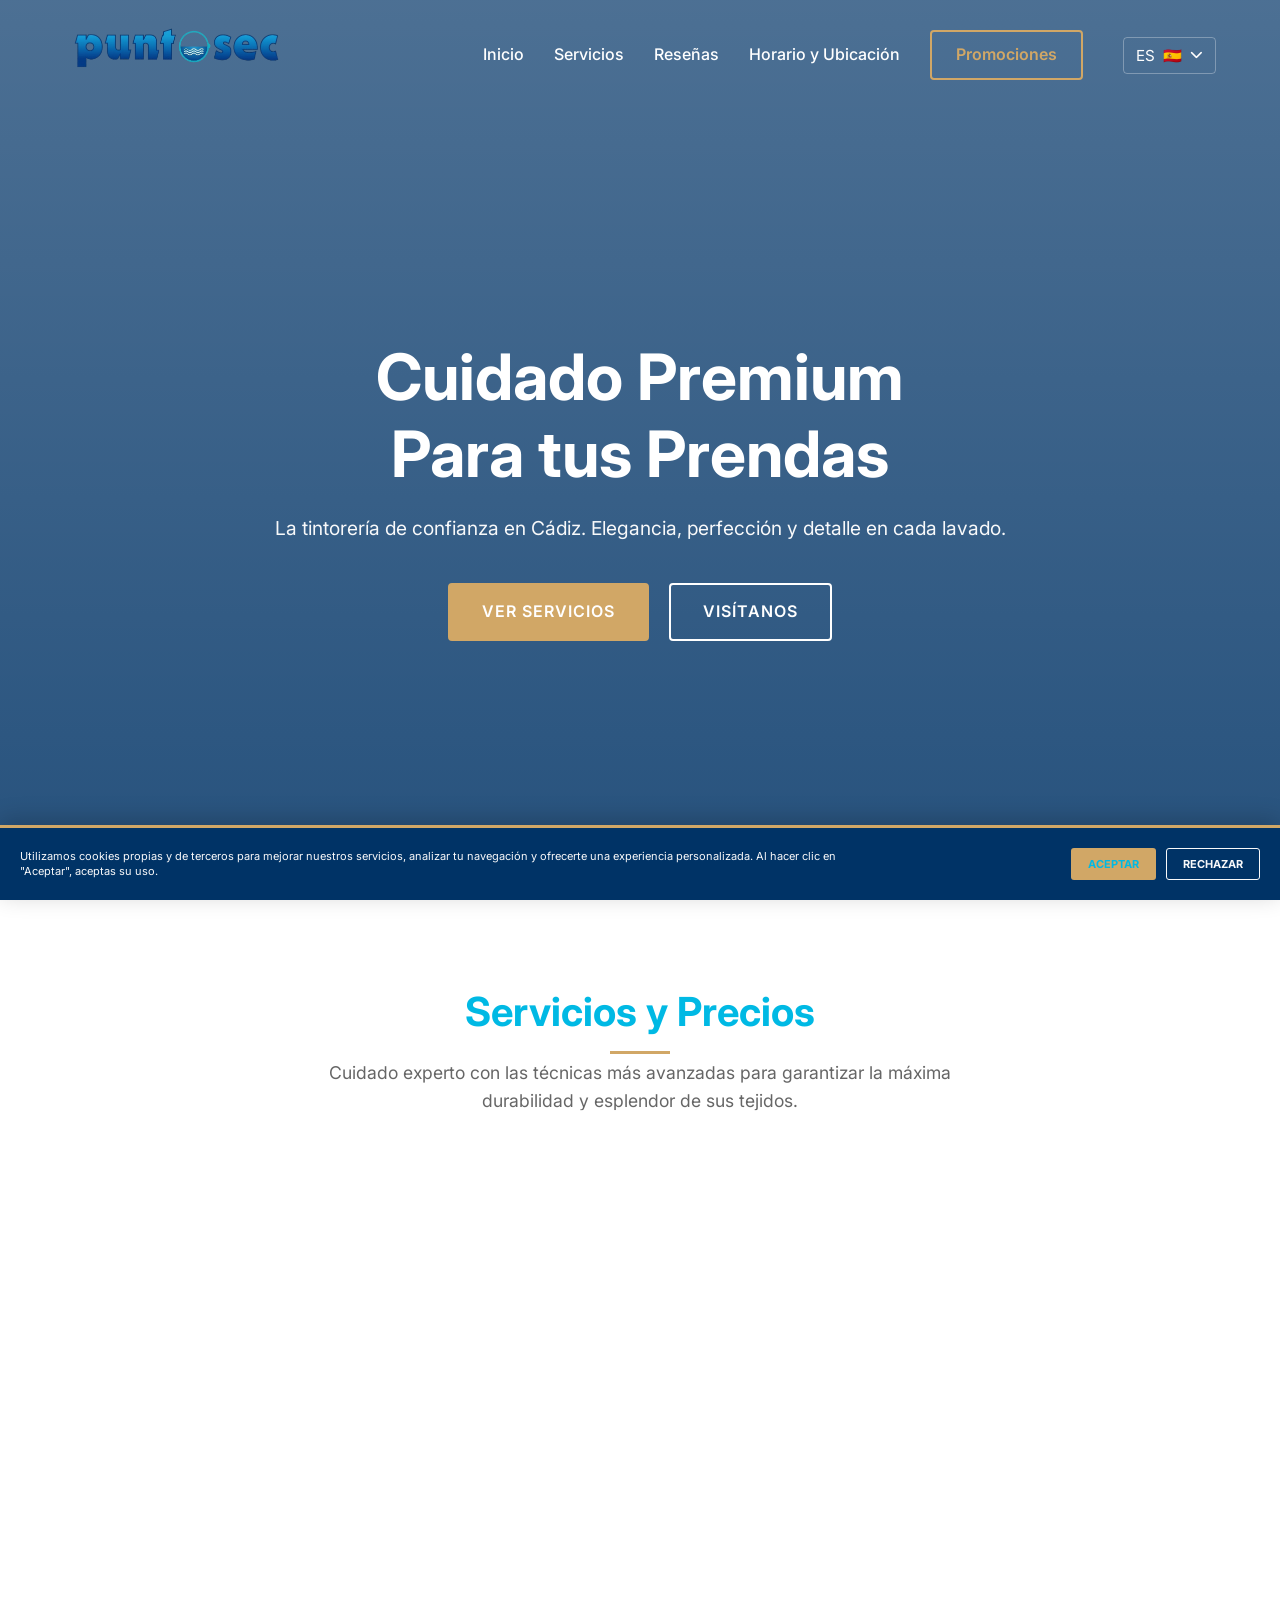
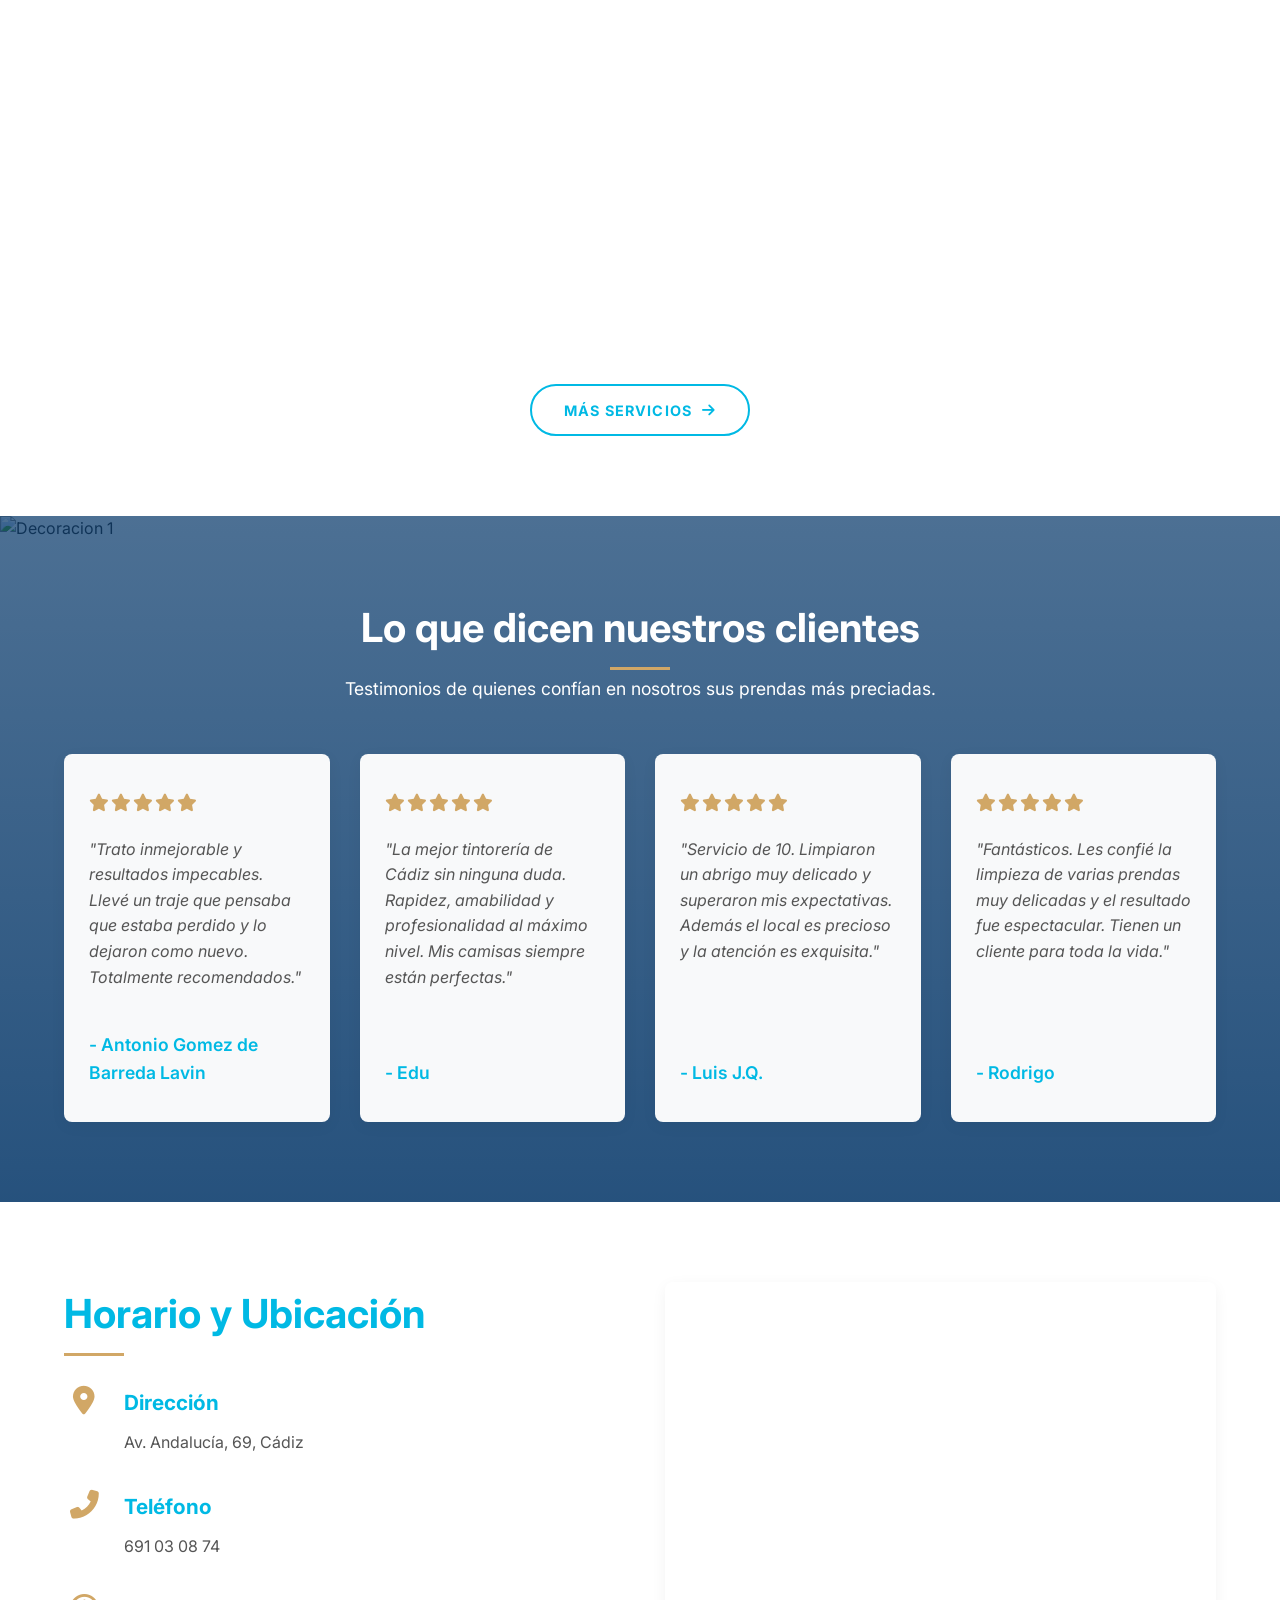
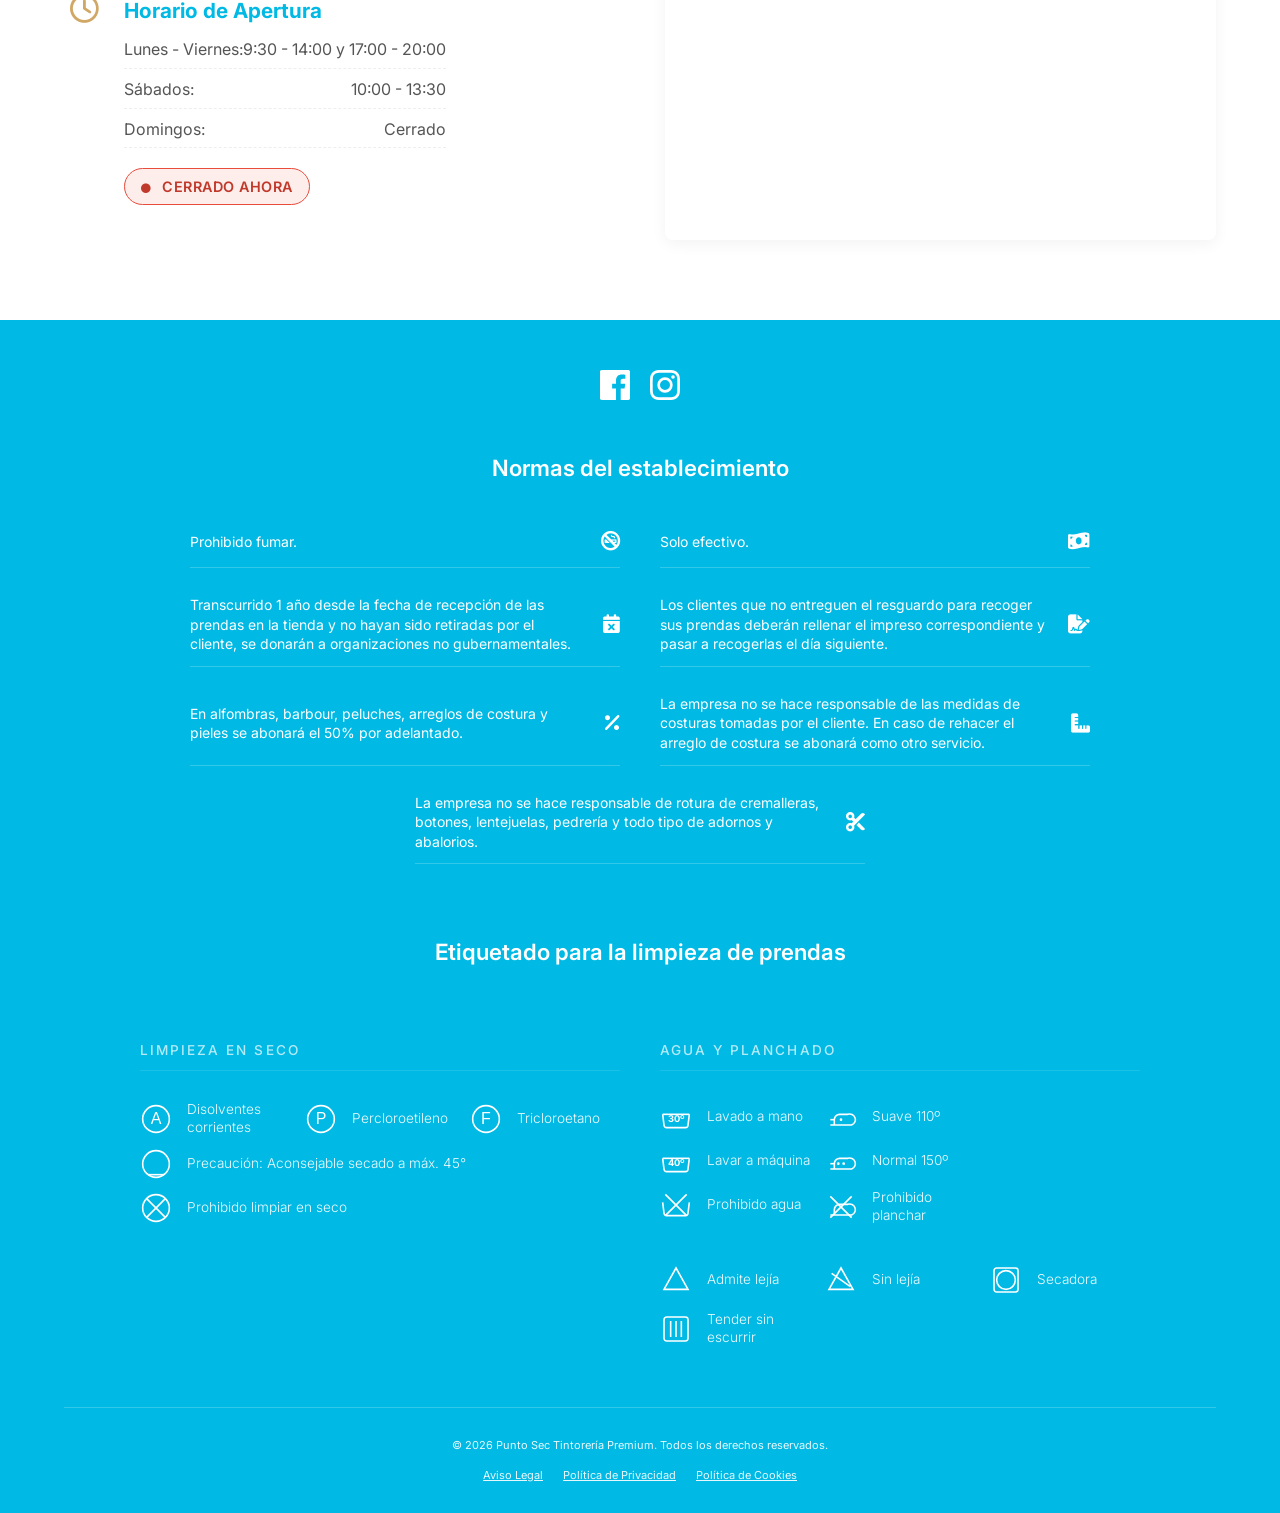
==== index.html @ f71fd71c "Solucion de problemas" ====
<!DOCTYPE html>
<html lang="es">

<head>
    <meta charset="UTF-8">
    <meta name="viewport" content="width=device-width, initial-scale=1.0">
    <title>Punto Sec | Tintorería Premium en Cádiz</title>
    <!-- Favicons Icons -->
    <link rel="icon" type="image/png" sizes="16x16" href="IMG/favicon-16x16.png">
    <link rel="icon" type="image/png" sizes="32x32" href="IMG/favicon-32x32.png">
    <link rel="apple-touch-icon" sizes="180x180" href="IMG/apple-touch-icon.png">
    <link rel="icon" type="image/png" sizes="512x512" href="IMG/favicon-512x512.png">
    <!-- Google Fonts for typography -->
    <link rel="preconnect" href="https://fonts.googleapis.com">
    <link rel="preconnect" href="https://fonts.gstatic.com" crossorigin>
    <link href="https://fonts.googleapis.com/css2?family=Inter:wght@300;400;500;600;700&display=swap" rel="stylesheet">
    <!-- FontAwesome for Icons -->
    <link rel="stylesheet" href="https://cdnjs.cloudflare.com/ajax/libs/font-awesome/6.4.0/css/all.min.css">
    <link rel="stylesheet" href="styles.css">
</head>

<body>

    <!-- Header & Nav -->
    <header class="header">
        <div class="container header-container">
            <a href="#" class="logo">
                <img src="IMG/Log punto sec fondo transparente (sin subtitulo ).png" alt="Punto Sec Logo"
                    class="logo-img">
            </a>
            <button class="mobile-menu-btn" id="mobile-menu-btn" aria-label="Abrir menú">
                <i class="fas fa-bars"></i>
            </button>
            <nav class="nav" id="main-nav">
                <ul class="nav-list">
                    <li><a href="#inicio" class="nav-link" data-i18n="nav_home">Inicio</a></li>
                    <li><a href="#servicios" class="nav-link" data-i18n="nav_services">Servicios</a></li>
                    <li><a href="#resenas" class="nav-link" data-i18n="nav_reviews">Reseñas</a></li>
                    <li><a href="#horario" class="nav-link" data-i18n="nav_location">Horario y Ubicación</a></li>
                    <li><a href="promociones.html" class="nav-btn-outline" data-i18n="nav_promos">Promociones</a></li>
                    <li class="custom-dropdown-container" id="lang-dropdown">
                        <button class="custom-dropdown-btn" aria-haspopup="listbox" aria-expanded="false"
                            id="lang-dropdown-btn">
                            <span class="lang-text">ES</span> <span class="lang-icon">🇪🇸</span>
                            <i class="fas fa-chevron-down dropdown-arrow"></i>
                        </button>
                        <ul class="custom-dropdown-menu" role="listbox" aria-labelledby="lang-dropdown-btn"
                            id="lang-dropdown-menu">
                            <li class="custom-dropdown-item active" role="option" aria-selected="true" data-value="es">
                                <span class="lang-text-item">ES</span> <span class="lang-icon">🇪🇸</span>
                            </li>
                            <li class="custom-dropdown-item" role="option" aria-selected="false" data-value="en">
                                <span class="lang-text-item">EN</span> <span class="lang-icon">🇬🇧</span>
                            </li>
                            <li class="custom-dropdown-item" role="option" aria-selected="false" data-value="de">
                                <span class="lang-text-item">DE</span> <span class="lang-icon">🇩🇪</span>
                            </li>
                            <li class="custom-dropdown-item" role="option" aria-selected="false" data-value="fr">
                                <span class="lang-text-item">FR</span> <span class="lang-icon">🇫🇷</span>
                            </li>
                            <li class="custom-dropdown-item" role="option" aria-selected="false" data-value="zh">
                                <span class="lang-text-item">ZH</span> <span class="lang-icon">🇨🇳</span>
                            </li>
                        </ul>
                    </li>
                </ul>
            </nav>
        </div>
    </header>

    <main>
        <!-- Hero Section -->
        <section id="inicio" class="hero">
            <div class="hero-overlay"></div>
            <div class="container hero-content">
                <h1 class="hero-title" data-i18n="hero_title">Cuidado Premium<br>Para tus Prendas</h1>
                <p class="hero-subtitle" data-i18n="hero_subtitle">La tintorería de confianza en Cádiz. Elegancia,
                    perfección y detalle en cada
                    lavado.</p>
                <div class="hero-actions">
                    <a href="#servicios" class="btn btn-primary" data-i18n="hero_btn_services">Ver Servicios</a>
                    <a href="#horario" class="btn btn-secondary" data-i18n="hero_btn_visit">Visítanos</a>
                </div>
            </div>
        </section>

        <!-- Services Section -->
        <section id="servicios" class="services section">
            <div class="container">
                <div class="section-header">
                    <h2 class="section-title" data-i18n="services_title">Servicios y Precios</h2>
                    <p class="section-desc" data-i18n="services_desc">Cuidado experto con las técnicas más avanzadas
                        para garantizar la máxima
                        durabilidad y esplendor de sus tejidos.</p>
                </div>

                <div class="services-wrapper">
                    <div class="price-card opacity-card slide-up-anim element-delay-1">
                        <h3 class="price-card-title">Limpieza <span>(Precios desde)</span></h3>
                        <ul class="price-list">
                            <li><span class="service-item">Corbata</span>
                                <div class="dotted-line"></div><span class="service-cost">4,95<span
                                        class="currency">€</span></span>
                            </li>
                            <li><span class="service-item">Jersey</span>
                                <div class="dotted-line"></div><span class="service-cost">6,95<span
                                        class="currency">€</span></span>
                            </li>
                            <li><span class="service-item">Camisa</span>
                                <div class="dotted-line"></div><span class="service-cost">6,95<span
                                        class="currency">€</span></span>
                            </li>
                            <li><span class="service-item">Falda/pantalón</span>
                                <div class="dotted-line"></div><span class="service-cost">6,95<span
                                        class="currency">€</span></span>
                            </li>
                            <li><span class="service-item">Chaqueta/cazadora</span>
                                <div class="dotted-line"></div><span class="service-cost">9,95<span
                                        class="currency">€</span></span>
                            </li>
                            <li><span class="service-item">Chaquetón</span>
                                <div class="dotted-line"></div><span class="service-cost">12,95<span
                                        class="currency">€</span></span>
                            </li>
                            <li><span class="service-item">Vestido</span>
                                <div class="dotted-line"></div><span class="service-cost">11,95<span
                                        class="currency">€</span></span>
                            </li>
                            <li><span class="service-item">Gabardina/abrigo</span>
                                <div class="dotted-line"></div><span class="service-cost">13,95<span
                                        class="currency">€</span></span>
                            </li>
                        </ul>
                    </div>

                    <div class="price-card opacity-card slide-up-anim element-delay-2">
                        <h3 class="price-card-title">Arreglos de Costura</h3>
                        <ul class="price-list">
                            <li><span class="service-item">Bajo pantalón</span>
                                <div class="dotted-line"></div><span class="service-cost">7,95<span
                                        class="currency">€</span></span>
                            </li>
                            <li><span class="service-item">Bajo falda</span>
                                <div class="dotted-line"></div><span class="service-cost">11,00<span
                                        class="currency">€</span></span>
                            </li>
                            <li><span class="service-item">Bajo chaqueta</span>
                                <div class="dotted-line"></div><span class="service-cost">17,00<span
                                        class="currency">€</span></span>
                            </li>
                            <li><span class="service-item">Pantalón cremallera</span>
                                <div class="dotted-line"></div><span class="service-cost">9,00<span
                                        class="currency">€</span></span>
                            </li>
                            <li><span class="service-item">Falda cremallera</span>
                                <div class="dotted-line"></div><span class="service-cost">9,00<span
                                        class="currency">€</span></span>
                            </li>
                            <li><span class="service-item">Pantalón tiro</span>
                                <div class="dotted-line"></div><span class="service-cost">11,00<span
                                        class="currency">€</span></span>
                            </li>
                            <li><span class="service-item">Chaqueta puños</span>
                                <div class="dotted-line"></div><span class="service-cost">10,00<span
                                        class="currency">€</span></span>
                            </li>
                            <li><span class="service-item">Chaquetón cremallera</span>
                                <div class="dotted-line"></div><span class="service-cost">20,00<span
                                        class="currency">€</span></span>
                            </li>
                        </ul>
                    </div>
                </div>

                <style>
                    @keyframes btnPulse {
                        0%, 100% { box-shadow: 0 0 0 0 rgba(0, 180, 216, 0.35); }
                        50%       { box-shadow: 0 0 0 10px rgba(0, 180, 216, 0);  }
                    }
                    @keyframes arrowSlide {
                        0%, 100% { transform: translateX(0);   }
                        50%       { transform: translateX(5px); }
                    }
                    .btn-mas-servicios {
                        display: inline-flex;
                        align-items: center;
                        gap: .6rem;
                        border: 2px solid var(--color-primary);
                        color: var(--color-primary);
                        background: transparent;
                        border-radius: 50px;
                        padding: .8rem 2rem;
                        font-size: .9rem;
                        font-weight: 700;
                        letter-spacing: .08em;
                        text-decoration: none;
                        text-transform: uppercase;
                        transition: background .35s ease, color .35s ease, transform .35s ease, box-shadow .35s ease;
                        animation: btnPulse 2.4s ease-in-out infinite;
                        position: relative;
                        overflow: hidden;
                    }
                    .btn-mas-servicios::before {
                        content: '';
                        position: absolute;
                        top: 0; left: -75%;
                        width: 50%; height: 100%;
                        background: linear-gradient(120deg, transparent, rgba(255,255,255,.35), transparent);
                        transform: skewX(-20deg);
                        transition: left .6s ease;
                    }
                    .btn-mas-servicios:hover::before { left: 130%; }
                    .btn-mas-servicios:hover {
                        background: var(--color-primary);
                        color: #fff;
                        transform: translateY(-3px) scale(1.03);
                        box-shadow: 0 12px 28px -8px rgba(0,180,216,.45);
                        animation: none;
                    }
                    .btn-mas-servicios i {
                        animation: arrowSlide 1.6s ease-in-out infinite;
                        transition: animation .3s;
                    }
                    .btn-mas-servicios:hover i { animation: none; transform: translateX(4px); }
                </style>
                <div style="text-align: center; margin-top: 50px;">
                    <a href="servicios-completos.html" class="btn-mas-servicios">
                        Más Servicios <i class="fas fa-arrow-right"></i>
                    </a>
                </div>
            </div>
        </section>

        <!-- Reviews Section -->
        <section id="resenas" class="reviews section text-light">
            <div class="bg-collage-container">
                <div class="collage-track">
                    <img src="IMG/Decoracion/Fotos cinematograficas Puntosec.png" alt="Decoracion 1"
                        class="collage-img">
                    <img src="IMG/Decoracion/Fotos cinematograficas Puntossec (colage ).png" alt="Decoracion 2"
                        class="collage-img">
                    <img src="IMG/Decoracion/Gemini_Generated_Image_2sh8fa2sh8fa2sh8.png" alt="Decoracion 3"
                        class="collage-img">
                    <img src="IMG/Decoracion/Gemini_Generated_Image_3ks1xn3ks1xn3ks1.png" alt="Decoracion 4"
                        class="collage-img">
                </div>
                <div class="hero-overlay"></div>
            </div>
            <div class="container" style="position: relative; z-index: 2;">
                <div class="section-header">
                    <h2 class="section-title" data-i18n="reviews_title">Lo que dicen nuestros clientes</h2>
                    <p class="section-desc" data-i18n="reviews_desc">Testimonios de quienes confían en nosotros sus
                        prendas más preciadas.</p>
                </div>

                <div class="reviews-grid">
                    <div class="review-card">
                        <div class="review-stars">
                            <i class="fas fa-star"></i><i class="fas fa-star"></i><i class="fas fa-star"></i><i
                                class="fas fa-star"></i><i class="fas fa-star"></i>
                        </div>
                        <p class="review-text" data-i18n="review_1_text">"Trato inmejorable y resultados impecables.
                            Llevé un traje que pensaba
                            que estaba perdido y lo dejaron como nuevo. Totalmente recomendados."</p>
                        <h4 class="review-author">- Antonio Gomez de Barreda Lavin</h4>
                    </div>
                    <div class="review-card">
                        <div class="review-stars">
                            <i class="fas fa-star"></i><i class="fas fa-star"></i><i class="fas fa-star"></i><i
                                class="fas fa-star"></i><i class="fas fa-star"></i>
                        </div>
                        <p class="review-text" data-i18n="review_2_text">"La mejor tintorería de Cádiz sin ninguna duda.
                            Rapidez, amabilidad y
                            profesionalidad al máximo nivel. Mis camisas siempre están perfectas."</p>
                        <h4 class="review-author">- Edu</h4>
                    </div>
                    <div class="review-card">
                        <div class="review-stars">
                            <i class="fas fa-star"></i><i class="fas fa-star"></i><i class="fas fa-star"></i><i
                                class="fas fa-star"></i><i class="fas fa-star"></i>
                        </div>
                        <p class="review-text" data-i18n="review_3_text">"Servicio de 10. Limpiaron un abrigo muy
                            delicado y superaron mis
                            expectativas. Además el local es precioso y la atención es exquisita."</p>
                        <h4 class="review-author">- Luis J.Q.</h4>
                    </div>
                    <div class="review-card">
                        <div class="review-stars">
                            <i class="fas fa-star"></i><i class="fas fa-star"></i><i class="fas fa-star"></i><i
                                class="fas fa-star"></i><i class="fas fa-star"></i>
                        </div>
                        <p class="review-text" data-i18n="review_4_text">"Fantásticos. Les confié la limpieza de varias
                            prendas muy delicadas y el
                            resultado fue espectacular. Tienen un cliente para toda la vida."</p>
                        <h4 class="review-author">- Rodrigo</h4>
                    </div>
                </div>
            </div>
        </section>

        <!-- Hours & Location Section -->
        <section id="horario" class="location section">
            <div class="container location-container">
                <div class="location-info">
                    <h2 class="section-title" data-i18n="location_title">Horario y Ubicación</h2>

                    <div class="info-block">
                        <div class="info-icon"><i class="fas fa-map-marker-alt"></i></div>
                        <div class="info-text">
                            <h3 data-i18n="location_address_title">Dirección</h3>
                            <p>Av. Andalucía, 69, Cádiz</p>
                        </div>
                    </div>

                    <div class="info-block">
                        <div class="info-icon"><i class="fas fa-phone-alt"></i></div>
                        <div class="info-text">
                            <h3 data-i18n="location_phone_title">Teléfono</h3>
                            <p>691 03 08 74</p>
                        </div>
                    </div>

                    <div class="info-block">
                        <div class="info-icon"><i class="far fa-clock"></i></div>
                        <div class="info-text">
                            <h3 data-i18n="location_hours_title">Horario de Apertura</h3>
                            <ul class="hours-list">
                                <li><span data-i18n="hours_weekdays">Lunes - Viernes:</span> <span>9:30 - 14:00 y 17:00
                                        - 20:00</span></li>
                                <li><span data-i18n="hours_saturday">Sábados:</span> <span>10:00 - 13:30</span></li>
                                <li><span data-i18n="hours_sunday">Domingos:</span> <span
                                        data-i18n="hours_closed">Cerrado</span></li>
                            </ul>

                            <div class="status-indicator">
                                <div id="store-status" class="status-badge" data-i18n="store_status_calc">Calculando
                                    estado...</div>
                            </div>
                        </div>
                    </div>
                </div>

                <div class="location-map">
                    <iframe
                        src="https://www.google.com/maps/embed?pb=!1m18!1m12!1m3!1d3200.7381255551326!2d-6.281146223405785!3d36.51213077232231!2m3!1f0!2f0!3f0!3m2!1i1024!2i768!4f13.1!3m3!1m2!1s0xd0dd206a28291f3%3A0xe53bc1bf78bb2af2!2sAv.%20Andaluc%C3%ADa%2C%2069%2C%2011008%20C%C3%A1diz!5e0!3m2!1ses!2ses!4v1709748281111!5m2!1ses!2ses"
                        width="100%" height="100%" style="border:0;" allowfullscreen="" loading="lazy"
                        referrerpolicy="no-referrer-when-downgrade">
                    </iframe>
                </div>
            </div>
        </section>
    </main>

    <!-- Footer -->
    <footer class="footer">
        <div class="container footer-content">

            <!-- 3.1 Redes Sociales -->
            <div class="footer-social">
                <a href="https://www.facebook.com/punto.sec.5/?locale=es_LA" target="_blank"
                    class="social-icon social-icon-interactive" aria-label="Facebook">
                    <svg viewBox="0 0 24 24">
                        <path
                            d="M22.675 0h-21.35C.597 0 0 .597 0 1.325v21.351C0 23.403.597 24 1.325 24H12.82v-9.294H9.692v-3.622h3.128V8.413c0-3.1 1.893-4.788 4.659-4.788 1.325 0 2.463.099 2.795.143v3.24l-1.918.001c-1.504 0-1.795.715-1.795 1.763v2.313h3.587l-.467 3.622h-3.12V24h6.116c.73 0 1.323-.597 1.323-1.324V1.325C24 .597 23.403 0 22.675 0z" />
                    </svg>
                </a>
                <span class="social-icon" aria-label="Instagram">
                    <svg viewBox="0 0 24 24">
                        <path
                            d="M12 2.163c3.204 0 3.584.012 4.85.07 3.252.148 4.771 1.691 4.919 4.919.058 1.265.069 1.645.069 4.849 0 3.205-.012 3.584-.069 4.849-.149 3.225-1.664 4.771-4.919 4.919-1.266.058-1.644.07-4.85.07-3.204 0-3.584-.012-4.849-.07-3.26-.149-4.771-1.699-4.919-4.92-.058-1.265-.07-1.644-.07-4.849 0-3.204.013-3.583.07-4.849.149-3.227 1.664-4.771 4.919-4.919 1.266-.057 1.645-.069 4.849-.069zM12 0C8.741 0 8.333.014 7.053.072 2.695.272.273 2.69.073 7.052.014 8.333 0 8.741 0 12c0 3.259.014 3.668.072 4.948.2 4.358 2.618 6.78 6.98 6.98C8.333 23.986 8.741 24 12 24c3.259 0 3.668-.014 4.948-.072 4.354-.2 6.782-2.618 6.979-6.98.059-1.28.073-1.689.073-4.948 0-3.259-.014-3.667-.072-4.947-.196-4.354-2.617-6.78-6.979-6.98C15.668.014 15.259 0 12 0zm0 5.838a6.162 6.162 0 100 12.324 6.162 6.162 0 000-12.324zM12 16a4 4 0 110-8 4 4 0 010 8zm6.406-11.845a1.44 1.44 0 100 2.881 1.44 1.44 0 000-2.881z" />
                    </svg>
                </span>
            </div>

            <!-- 3.2 Recomendaciones -->
            <div class="footer-recommendations">
                <h3 data-i18n="footer_rules_title">Normas del establecimiento</h3>
                <div class="recom-list">
                    <div class="recom-item">
                        <div class="recom-text" data-i18n="recom_smoking">Prohibido fumar.</div>
                        <div class="recom-icon"><i class="fas fa-smoking-ban"></i></div>
                    </div>
                    <div class="recom-item">
                        <div class="recom-text" data-i18n="recom_cash">Solo efectivo.</div>
                        <div class="recom-icon"><i class="fas fa-money-bill-wave"></i></div>
                    </div>
                    <div class="recom-item">
                        <div class="recom-text" data-i18n="recom_donation">Transcurrido 1 año desde la fecha de recepción de las prendas en la
                            tienda y no hayan sido retiradas por el cliente, se donarán a organizaciones no
                            gubernamentales.</div>
                        <div class="recom-icon"><i class="fas fa-calendar-times"></i></div>
                    </div>
                    <div class="recom-item">
                        <div class="recom-text" data-i18n="recom_receipt">Los clientes que no entreguen el resguardo para recoger sus prendas
                            deberán rellenar el impreso correspondiente y pasar a recogerlas el día siguiente.</div>
                        <div class="recom-icon"><i class="fas fa-file-signature"></i></div>
                    </div>
                    <div class="recom-item">
                        <div class="recom-text" data-i18n="recom_advance">En alfombras, barbour, peluches, arreglos de costura y pieles se abonará
                            el 50% por adelantado.</div>
                        <div class="recom-icon"><i class="fas fa-percentage"></i></div>
                    </div>
                    <div class="recom-item">
                        <div class="recom-text" data-i18n="recom_measures">La empresa no se hace responsable de las medidas de costuras tomadas por
                            el cliente. En caso de rehacer el arreglo de costura se abonará como otro servicio.</div>
                        <div class="recom-icon"><i class="fas fa-ruler-combined"></i></div>
                    </div>
                    <div class="recom-item" style="grid-column: 1 / -1; max-width: 50%; margin: 0 auto;">
                        <div class="recom-text" data-i18n="recom_items">La empresa no se hace responsable de rotura de cremalleras, botones,
                            lentejuelas, pedrería y todo tipo de adornos y abalorios.</div>
                        <div class="recom-icon"><i class="fas fa-cut"></i></div>
                    </div>
                </div>
            </div>

            <!-- 3.3 Guía de Etiquetado (Refactorizada) -->

            <div class="footer-labels-header">
                <h3 data-i18n="footer_labels_title">Etiquetado para la limpieza de prendas</h3>
            </div>
            <div class="footer-labels">
                <!-- Columna 1: Limpieza en Seco -->
                <div class="labels-col">
                    <h4 data-i18n="dry_cleaning_title">Limpieza en Seco</h4>
                    
                    <div class="label-group">
                        <div class="label-sub-grid">
                            <div class="label-item">
                                <div class="label-svg">
                                    <svg viewBox="0 0 24 24"><circle cx="12" cy="12" r="10"/><text x="12" y="16" text-anchor="middle" font-size="12" fill="white" stroke="none" font-family="Arial">A</text></svg>
                                </div>
                                <span class="label-text" data-i18n="label_solvents">Disolventes corrientes</span>
                            </div>
                            <div class="label-item">
                                <div class="label-svg">
                                    <svg viewBox="0 0 24 24"><circle cx="12" cy="12" r="10"/><text x="12" y="16" text-anchor="middle" font-size="12" fill="white" stroke="none" font-family="Arial">P</text></svg>
                                </div>
                                <span class="label-text" data-i18n="label_perclo">Percloroetileno</span>
                            </div>
                            <div class="label-item">
                                <div class="label-svg">
                                    <svg viewBox="0 0 24 24"><circle cx="12" cy="12" r="10"/><text x="12" y="16" text-anchor="middle" font-size="12" fill="white" stroke="none" font-family="Arial">F</text></svg>
                                </div>
                                <span class="label-text" data-i18n="label_triclo">Tricloroetano</span>
                            </div>
                        </div>

                        <div class="label-item">
                            <div class="label-svg">
                                <svg viewBox="0 0 24 24"><circle cx="12" cy="12" r="10"/><line x1="6" y1="20" x2="18" y2="20" stroke-width="1.2"/></svg>
                            </div>
                            <span class="label-text" data-i18n="label_dry_caution">Precaución: Aconsejable secado a máx. 45°</span>
                        </div>

                        <div class="label-item">
                            <div class="label-svg">
                                <svg viewBox="0 0 24 24"><circle cx="12" cy="12" r="10"/><line x1="5" y1="5" x2="19" y2="19" stroke-width="1.2"/><line x1="19" y1="5" x2="5" y2="19" stroke-width="1.2"/></svg>
                            </div>
                            <span class="label-text" data-i18n="label_dry_prohibited">Prohibido limpiar en seco</span>
                        </div>
                    </div>
                </div>

                <!-- Columna 2: Limpieza en Agua y Planchado -->
                <div class="labels-col">
                    <h4 data-i18n="wash_iron_title">Agua y Planchado</h4>
                    
                    <div class="label-sub-grid">
                        <!-- Lavado -->
                        <div class="label-group">
                            <div class="label-item">
                                <div class="label-svg">
                                    <svg viewBox="0 0 24 24"><path d="M22 10l-1 8a2 2 0 01-2 2H5a2 2 0 01-2-2l-1-8"/><path d="M2 10h20"/><text x="12" y="16" text-anchor="middle" font-size="7" fill="white" stroke="none" font-weight="bold">30º</text></svg>
                                </div>
                                <span class="label-text" data-i18n="label_hand_wash">Lavado a mano</span>
                            </div>
                            <div class="label-item">
                                <div class="label-svg">
                                    <svg viewBox="0 0 24 24"><path d="M22 10l-1 8a2 2 0 01-2 2H5a2 2 0 01-2-2l-1-8"/><path d="M2 10h20"/><text x="12" y="16" text-anchor="middle" font-size="7" fill="white" stroke="none" font-weight="bold">40º</text></svg>
                                </div>
                                <span class="label-text" data-i18n="label_machine_wash">Lavar a máquina</span>
                            </div>
                            <div class="label-item">
                                <div class="label-svg">
                                    <svg viewBox="0 0 24 24"><path d="M22 10l-1 8a2 2 0 01-2 2H5a2 2 0 01-2-2l-1-8"/><line x1="4" y1="4" x2="20" y2="20" stroke-width="1.2"/><line x1="20" y1="4" x2="4" y2="20" stroke-width="1.2"/></svg>
                                </div>
                                <span class="label-text" data-i18n="label_water_prohibited">Prohibido agua</span>
                            </div>
                        </div>

                        <!-- Planchado -->
                        <div class="label-group">
                            <div class="label-item">
                                <div class="label-svg">
                                    <svg viewBox="0 0 24 24"><path d="M4 18h16a3 3 0 00-3-8h-6a4 4 0 00-4 4v4z"/><path d="M4 14h3"/><circle cx="12" cy="14" r="1" fill="white" stroke="none"/></svg>
                                </div>
                                <span class="label-text" data-i18n="label_iron_mild">Suave 110º</span>
                            </div>
                            <div class="label-item">
                                <div class="label-svg">
                                    <svg viewBox="0 0 24 24"><path d="M4 18h16a3 3 0 00-3-8h-6a4 4 0 00-4 4v4z"/><path d="M4 14h3"/><circle cx="10" cy="14" r="1" fill="white" stroke="none"/><circle cx="14" cy="14" r="1" fill="white" stroke="none"/></svg>
                                </div>
                                <span class="label-text" data-i18n="label_iron_normal">Normal 150º</span>
                            </div>
                            <div class="label-item">
                                <div class="label-svg">
                                    <svg viewBox="0 0 24 24"><path d="M4 18h16a3 3 0 00-3-8h-6a4 4 0 00-4 4v4z"/><line x1="4" y1="4" x2="20" y2="20" stroke-width="1.2"/><line x1="20" y1="4" x2="4" y2="20" stroke-width="1.2"/></svg>
                                </div>
                                <span class="label-text" data-i18n="label_iron_prohibited">Prohibido planchar</span>
                            </div>
                        </div>
                    </div>

                    <!-- Secado y Lejía -->
                    <div class="label-group" style="margin-top: 15px;">
                        <div class="label-sub-grid">
                            <div class="label-item">
                                <div class="label-svg">
                                    <svg viewBox="0 0 24 24"><path d="M12 3l9 16H3z"/></svg>
                                </div>
                                <span class="label-text" data-i18n="label_bleach_ok">Admite lejía</span>
                            </div>
                            <div class="label-item">
                                <div class="label-svg">
                                    <svg viewBox="0 0 24 24"><path d="M12 3l9 16H3z"/><line x1="5" y1="7" x2="19" y2="17" stroke-width="1.2"/></svg>
                                </div>
                                <span class="label-text" data-i18n="label_bleach_no">Sin lejía</span>
                            </div>
                            <div class="label-item">
                                <div class="label-svg">
                                    <svg viewBox="0 0 24 24"><rect x="3" y="3" width="18" height="18" rx="2"/><circle cx="12" cy="12" r="7"/></svg>
                                </div>
                                <span class="label-text" data-i18n="label_dryer">Secadora</span>
                            </div>
                            <div class="label-item">
                                <div class="label-svg">
                                    <svg viewBox="0 0 24 24"><rect x="3" y="3" width="18" height="18" rx="2"/><line x1="8" y1="6" x2="8" y2="18"/><line x1="12" y1="6" x2="12" y2="18"/><line x1="16" y1="6" x2="16" y2="18"/></svg>
                                </div>
                                <span class="label-text" data-i18n="label_hang_dry">Tender sin escurrir</span>
                            </div>
                        </div>
                    </div>
                </div>
            </div>

            <!-- Bottom Limits / Copyright -->
            <div class="footer-bottom">
                <p class="legal-text" data-i18n="footer_copyright">&copy; 2026 Punto Sec Tintorería Premium. Todos los
                    derechos reservados.</p>
                <div class="footer-links">
                    <a href="aviso-legal.html" class="legal-text" data-i18n="footer_legal">Aviso Legal</a>
                    <a href="politica-privacidad.html" class="legal-text" data-i18n="footer_privacy">Política de
                        Privacidad</a>
                    <a href="politica-cookies.html" class="legal-text" data-i18n="footer_cookies">Política de
                        Cookies</a>
                </div>
            </div>
        </div>
    </footer>

    <!-- Cookie Banner -->
    <div class="cookie-banner" id="cookie-banner">
        <div class="cookie-content">
            <p class="legal-text" data-i18n="cookie_text">Utilizamos cookies propias y de terceros para mejorar nuestros
                servicios, analizar tu
                navegación y ofrecerte una experiencia personalizada. Al hacer clic en "Aceptar", aceptas su uso.</p>
        </div>
        <div class="cookie-actions">
            <button class="btn-cookie btn-cookie-accept" id="accept-cookies" data-i18n="cookie_accept">Aceptar</button>
            <button class="btn-cookie btn-cookie-reject" id="reject-cookies" data-i18n="cookie_reject">Rechazar</button>
        </div>
    </div>

    <!-- Promotional Modal -->
    <div class="promo-modal-overlay" id="promo-modal">
        <div class="promo-modal-content">
            <button class="promo-close-btn" id="promo-close-btn" aria-label="Cerrar modal"><i
                    class="fas fa-times"></i></button>
            <div class="promo-img-container">
                <img src="IMG/pomelli_image.png" alt="Pomelli">
            </div>
            <div class="promo-info-container">
                <h2 class="promo-info-title" data-i18n="promo_01_title">No te pierdas nuestras promociones</h2>
                <p class="promo-info-text" data-i18n="promo_01_text">Descubre descuentos exclusivos en limpieza artesanal. Dale a tus prendas
                    premium el cuidado que merecen.</p>
                <a href="promociones.html" class="promo-btn-dark" data-i18n="promo_modal_btn">Saber más</a>
            </div>
        </div>
    </div>

    <script src="script.js"></script>
</body>

</html>
---- styles.css ----
/* Base Styles & Global Variables */
:root {
    --color-primary: #00B9E4;
    --color-navy: #003366;
    --color-cream: #F8F9FA;
    --color-gold: #D1A766;
    --color-gold-hover: #b38a4d;
    --color-text: #333333;
    --color-text-light: #ffffff;

    --font-heading: 'Inter', sans-serif;
    --font-body: 'Inter', sans-serif;
    --font-legal: 'Inter', sans-serif;
    /* Fallback sans-serif for legal texts */

    --transition-fast: all 0.3s ease;
    --transition-medium: all 0.5s ease;
    --shadow-card: 0 4px 15px rgba(0, 0, 0, 0.05);
    --shadow-hover: 0 8px 25px rgba(0, 0, 0, 0.1);
}

* {
    margin: 0;
    padding: 0;
    box-sizing: border-box;
}

html {
    scroll-behavior: smooth;
}

body {
    font-family: var(--font-body);
    font-size: 16px;
    line-height: 1.6;
    color: var(--color-text);
    background-color: #ffffff;
    overflow-x: hidden;
}

img {
    max-width: 100%;
    height: auto;
    display: block;
}

ul {
    list-style: none;
}

a {
    text-decoration: none;
    color: inherit;
    transition: var(--transition-fast);
}

.container {
    width: 100%;
    max-width: 1200px;
    margin: 0 auto;
    padding: 0 24px;
}

.section {
    padding: 80px 0;
}

.section-header {
    text-align: center;
    margin-bottom: 50px;
}

.section-title {
    font-family: var(--font-heading);
    font-size: 2.5rem;
    color: var(--color-primary);
    margin-bottom: 15px;
    position: relative;
    display: inline-block;
}

.section-title::after {
    content: '';
    position: absolute;
    bottom: -10px;
    left: 50%;
    transform: translateX(-50%);
    width: 60px;
    height: 3px;
    background-color: var(--color-gold);
}

.section-desc {
    color: #666;
    max-width: 700px;
    margin: 0 auto;
    font-size: 1.1rem;
}

.bg-cream {
    background-color: var(--color-cream);
}

.bg-primary {
    background-color: var(--color-primary);
}

.text-light .section-title,
.text-light .section-desc {
    color: var(--color-text-light);
}

/* Legal Texts (Strict Requirement) */
.legal-text {
    font-family: var(--font-legal) !important;
    font-size: 11px !important;
    line-height: 1.4 !important;
    font-weight: 400 !important;
}

/* Buttons */
.btn {
    display: inline-block;
    padding: 14px 32px;
    font-family: var(--font-body);
    font-weight: 600;
    font-size: 1rem;
    text-transform: uppercase;
    letter-spacing: 1px;
    border-radius: 4px;
    cursor: pointer;
    border: 2px solid transparent;
    transition: var(--transition-fast);
    text-align: center;
}

.btn-primary {
    background-color: var(--color-gold);
    color: var(--color-text-light);
    border-color: var(--color-gold);
}

.btn-primary:hover {
    background-color: var(--color-gold-hover);
    border-color: var(--color-gold-hover);
    transform: translateY(-3px);
    box-shadow: 0 5px 15px rgba(201, 160, 99, 0.4);
}

.btn-secondary {
    background-color: transparent;
    color: var(--color-text-light);
    border-color: var(--color-text-light);
}

.btn-secondary:hover {
    background-color: var(--color-text-light);
    color: var(--color-primary);
    transform: translateY(-3px);
}

/* Header & Nav */
.header {
    position: fixed;
    top: 0;
    left: 0;
    width: 100%;
    z-index: 1000;
    padding: 20px 0;
    background-color: transparent;
    transition: var(--transition-fast);
}

.header.scrolled {
    background-color: var(--color-primary);
    padding: 15px 0;
    box-shadow: 0 4px 20px rgba(0, 0, 0, 0.1);
}

.header-container {
    display: flex;
    justify-content: space-between;
    align-items: center;
}

.logo {
    display: flex;
    align-items: center;
}

.logo-img {
    height: 70px;
    width: auto;
    object-fit: contain;
    transition: var(--transition-fast);
    animation: logoEntry 0.8s cubic-bezier(0.175, 0.885, 0.32, 1.275) forwards;
    opacity: 0;
    transform: translateY(-20px);
}

@keyframes logoEntry {
    to {
        opacity: 1;
        transform: translateY(0);
    }
}

.header.scrolled .logo-img {
    transform: scale(0.85); /* Reduce ligeramente al hacer scroll */
}

.logo-text {
    font-family: var(--font-heading);
    font-size: 1.8rem;
    font-weight: 700;
    color: var(--color-text-light);
    letter-spacing: 1px;
}

.logo-accent {
    color: var(--color-gold);
}

.header.scrolled .logo-text {
    color: var(--color-text-light);
}

.nav {
    display: flex;
    align-items: center;
}

.nav-list {
    display: flex;
    align-items: center;
    gap: 30px;
}

.nav-link {
    color: var(--color-text-light);
    font-weight: 500;
    position: relative;
    padding: 5px 0;
}

.nav-link::after {
    content: '';
    position: absolute;
    bottom: 0;
    left: 0;
    width: 0;
    height: 2px;
    background-color: var(--color-gold);
    transition: var(--transition-fast);
}

.nav-link:hover::after,
.nav-link.active::after {
    width: 100%;
}

.nav-btn {
    background-color: var(--color-gold);
    color: var(--color-text-light);
    padding: 10px 24px;
    border-radius: 4px;
    font-weight: 600;
    border: 2px solid var(--color-gold);
}

.nav-btn:hover {
    background-color: transparent;
    color: var(--color-gold);
}

.mobile-menu-btn {
    display: none;
    background: none;
    border: none;
    color: var(--color-text-light);
    font-size: 1.5rem;
    cursor: pointer;
}

/* Hero Section */
.hero {
    position: relative;
    height: 100vh;
    min-height: 600px;
    display: flex;
    align-items: center;
    justify-content: center;
    background-image: url('IMG/Gemini_Generated_Image_anhnuvanhnuvanhn.png');
    background-size: cover;
    background-position: center;
    background-attachment: fixed;
    text-align: center;
}

.hero-overlay {
    position: absolute;
    top: 0;
    left: 0;
    width: 100%;
    height: 100%;
    background: linear-gradient(rgba(0, 51, 102, 0.7), rgba(0, 51, 102, 0.85));
    z-index: 1;
}

.hero-content {
    position: relative;
    z-index: 2;
    max-width: 800px;
    padding-top: 80px;
}

.hero-title {
    font-family: var(--font-heading);
    font-size: 4rem;
    font-weight: 700;
    color: var(--color-text-light);
    margin-bottom: 20px;
    line-height: 1.2;
    animation: fadeInUp 1s ease-out forwards;
    opacity: 0;
    transform: translateY(30px);
}

.hero-subtitle {
    font-size: 1.2rem;
    color: var(--color-cream);
    margin-bottom: 40px;
    animation: fadeInUp 1s ease-out 0.3s forwards;
    opacity: 0;
    transform: translateY(30px);
}

.hero-actions {
    display: flex;
    gap: 20px;
    justify-content: center;
    animation: fadeInUp 1s ease-out 0.6s forwards;
    opacity: 0;
    transform: translateY(30px);
}

@keyframes fadeInUp {
    to {
        opacity: 1;
        transform: translateY(0);
    }
}

/* Services - New Mobile-First Pricing Layout */
.services-wrapper {
    display: flex;
    flex-wrap: wrap;
    gap: 40px;
    margin-top: 50px;
    justify-content: center;
}

@keyframes floatCard {
    0%, 100% { transform: translateY(0) rotate(0); }
    33% { transform: translateY(-10px) rotate(0.5deg); }
    66% { transform: translateY(-5px) rotate(-0.5deg); }
}

.price-card.opacity-card {
    flex: 1 1 400px;
    max-width: 600px;
    background: rgba(255, 255, 255, 0.75);
    backdrop-filter: blur(25px) saturate(200%);
    -webkit-backdrop-filter: blur(25px) saturate(200%);
    border: 1px solid rgba(255, 255, 255, 0.4);
    border-radius: 32px;
    padding: 50px 40px;
    box-shadow: 0 20px 50px rgba(0, 0, 0, 0.05), 
                inset 0 0 0 1px rgba(255, 255, 255, 0.6);
    box-sizing: border-box;
    position: relative;
    overflow: hidden;
    transition: all 0.6s cubic-bezier(0.34, 1.56, 0.64, 1);
    animation: floatCard 8s ease-in-out infinite;
}

.price-card.opacity-card::after {
    content: '';
    position: absolute;
    top: -50%;
    left: -50%;
    width: 200%;
    height: 200%;
    background: linear-gradient(
        45deg,
        transparent,
        rgba(255, 255, 255, 0.3),
        transparent
    );
    transform: rotate(45deg);
    transition: 0.8s;
    opacity: 0;
    pointer-events: none;
}

.price-card.opacity-card:nth-child(2) {
    animation-delay: -4s;
}

.price-card.opacity-card:hover {
    transform: translateY(-20px) scale(1.02);
    box-shadow: 0 40px 100px rgba(0, 185, 228, 0.15);
    border-color: rgba(0, 185, 228, 0.6);
    animation-play-state: paused;
}

.price-card.opacity-card:hover::after {
    left: 100%;
    opacity: 1;
}

.price-card-title {
    font-family: 'Inter', sans-serif;
    font-weight: 900;
    font-size: 2.2rem;
    background: linear-gradient(135deg, var(--color-primary), var(--color-navy));
    -webkit-background-clip: text;
    background-clip: text;
    -webkit-text-fill-color: transparent;
    text-align: center;
    margin-bottom: 40px;
    letter-spacing: -0.03em;
    text-transform: uppercase;
}

.price-card-title span {
    font-size: 1rem;
    font-weight: 600;
    display: inline-block;
    padding: 4px 12px;
    background: rgba(0, 185, 228, 0.1);
    color: var(--color-primary);
    -webkit-text-fill-color: var(--color-primary);
    border-radius: 50px;
    margin-top: 10px;
    letter-spacing: 0.05em;
}

.price-list {
    position: relative;
    z-index: 1;
}

.price-list li {
    display: flex;
    align-items: baseline;
    margin-bottom: 12px;
    padding: 12px 20px;
    margin-left: -20px;
    margin-right: -20px;
    border-radius: 16px;
    font-family: 'Inter', sans-serif;
    transition: all 0.4s cubic-bezier(0.175, 0.885, 0.32, 1.275);
    border: 1px solid transparent;
}

.price-list li:hover {
    background: #ffffff;
    box-shadow: 0 10px 30px rgba(0, 0, 0, 0.05);
    transform: scale(1.03) translateX(10px);
    border-color: rgba(0, 185, 228, 0.1);
}

.service-item {
    font-weight: 600;
    color: #1A1A1A;
    font-size: 1.1rem;
    transition: color 0.3s ease;
}

.price-list li:hover .service-item {
    color: var(--color-primary);
}

.dotted-line {
    border-bottom: 2px solid rgba(0, 185, 228, 0.08);
    flex-grow: 1;
    margin: 0 20px;
    position: relative;
    top: -5px;
    transition: border-color 0.3s ease;
}

.price-list li:hover .dotted-line {
    border-bottom-color: var(--color-primary);
    border-bottom-style: solid;
}

.service-cost {
    font-weight: 800;
    color: var(--color-gold);
    font-size: 1.3rem;
    transition: all 0.4s ease;
    text-shadow: 0 0 20px rgba(209, 167, 102, 0);
}

.price-list li:hover .service-cost {
    color: var(--color-gold-hover);
    transform: scale(1.1);
    text-shadow: 0 0 20px rgba(209, 167, 102, 0.3);
}

.currency {
    font-size: 0.8em;
    margin-left: 2px;
    font-weight: 600;
}

/* Scroll Animation Initial State */
.slide-up-anim {
    opacity: 0;
    transform: translateY(50px);
    transition: opacity 0.8s ease-out, transform 0.8s ease-out;
}

.slide-up-anim.visible {
    opacity: 1;
    transform: translateY(0);
}

.element-delay-1 {
    transition-delay: 0s;
}

.element-delay-2 {
    transition-delay: 0.2s;
}

/* Reviews Collage Background */
.reviews {
    position: relative;
    overflow: hidden;
    padding-top: 80px;
}

.bg-collage-container {
    position: absolute;
    top: 0;
    left: 0;
    width: 100%;
    height: 100%;
    z-index: 0;
    overflow: hidden;
}

.bg-collage-container .hero-overlay {
    z-index: 1; /* Overlay goes over track, under cards */
}

.collage-track {
    display: flex;
    width: 400%; /* Fits 4 images */
    height: 100%;
    z-index: 0;
    animation: panCollage 40s linear infinite alternate;
}

.collage-img {
    width: 25%;
    height: 100%;
    object-fit: cover;
}

@keyframes panCollage {
    0% { transform: translateX(0); }
    100% { transform: translateX(-75%); }
}

/* Reviews Grid & Cards */
.reviews-grid {
    display: grid;
    grid-template-columns: repeat(auto-fill, minmax(250px, 1fr));
    gap: 30px;
    position: relative;
    z-index: 2; /* Ensures cards sit on top of the collage */
}

.review-card {
    background-color: var(--color-cream);
    padding: 35px 25px;
    border-radius: 8px;
    box-shadow: var(--shadow-card);
    transition: var(--transition-fast);
    display: flex;
    flex-direction: column;
}

.review-card:hover {
    box-shadow: var(--shadow-hover);
    transform: translateY(-5px);
}

.review-stars {
    color: var(--color-gold);
    font-size: 1.1rem;
    margin-bottom: 20px;
    letter-spacing: 2px;
}

.review-text {
    font-style: italic;
    color: #555;
    margin-bottom: 25px;
    flex-grow: 1;
}

.review-author {
    font-family: var(--font-heading);
    color: var(--color-primary);
    font-size: 1.1rem;
    font-weight: 600;
    border-top: 1px solid var(--color-cream);
    padding-top: 15px;
}

/* Hours & Location */
.location-container {
    display: grid;
    grid-template-columns: 1fr 1fr;
    gap: 50px;
    align-items: stretch;
}

.location-info {
    display: flex;
    flex-direction: column;
    justify-content: center;
}

.location-info .section-title {
    text-align: left;
    margin-bottom: 40px;
}

.location-info .section-title::after {
    left: 0;
    transform: none;
}

.info-block {
    display: flex;
    margin-bottom: 35px;
}

.info-icon {
    font-size: 1.8rem;
    color: var(--color-gold);
    margin-right: 20px;
    width: 40px;
    display: flex;
    justify-content: center;
}

.info-text h3 {
    font-family: var(--font-heading);
    color: var(--color-primary);
    margin-bottom: 10px;
    font-size: 1.3rem;
}

.info-text p {
    color: #555;
}

.hours-list li {
    display: flex;
    justify-content: space-between;
    margin-bottom: 8px;
    color: #555;
    border-bottom: 1px dashed #eee;
    padding-bottom: 5px;
}

.status-indicator {
    margin-top: 20px;
}

.status-badge {
    display: inline-block;
    padding: 6px 16px;
    border-radius: 50px;
    font-size: 0.9rem;
    font-weight: 600;
    letter-spacing: 0.5px;
}

.status-open {
    background-color: rgba(46, 204, 113, 0.15);
    color: #27ae60;
    border: 1px solid #2ecc71;
}

.status-closed {
    background-color: rgba(231, 76, 60, 0.1);
    color: #c0392b;
    border: 1px solid #e74c3c;
}

.location-map {
    border-radius: 8px;
    overflow: hidden;
    box-shadow: var(--shadow-card);
    min-height: 400px;
}

/* Contact Section */
.contact-container {
    max-width: 800px;
}

.contact-form {
    background-color: #ffffff;
    padding: 50px;
    border-radius: 8px;
    box-shadow: 0 15px 50px rgba(0, 0, 0, 0.2);
    color: var(--color-text);
}

.form-group {
    margin-bottom: 25px;
    position: relative;
}

.form-control {
    width: 100%;
    padding: 15px 20px;
    border: 1px solid #ddd;
    border-radius: 4px;
    font-family: var(--font-body);
    font-size: 1rem;
    color: var(--color-text);
    background-color: #fcfcfc;
    transition: var(--transition-fast);
}

.form-control:focus {
    outline: none;
    border-color: var(--color-gold);
    box-shadow: 0 0 0 3px rgba(201, 160, 99, 0.2);
    background-color: #fff;
}

textarea.form-control {
    resize: vertical;
    min-height: 120px;
}

/* Strict legal requirement for checkbox area */
.form-legal {
    margin-bottom: 25px;
    padding: 15px;
    background-color: var(--color-cream);
    border-radius: 4px;
    border-left: 3px solid var(--color-gold);
}

.legal-checkbox-label {
    display: flex;
    align-items: flex-start;
    gap: 10px;
    cursor: pointer;
}

.legal-checkbox-label input[type="checkbox"] {
    margin-top: 2px;
    width: 14px;
    height: 14px;
    accent-color: var(--color-primary);
}

.btn-submit {
    width: 100%;
}

/* Footer */
.footer {
    background-color: var(--color-primary);
    padding: 50px 0 30px;
    text-align: center;
}

.footer-content {
    display: flex;
    flex-direction: column;
    align-items: center;
    gap: 20px;
}

/* 3.1 Redes Sociales */
.footer-social {
    display: flex;
    justify-content: center;
    align-items: center;
    gap: 20px;
    margin-bottom: 30px;
}

.social-icon {
    display: inline-flex;
    justify-content: center;
    align-items: center;
    width: 30px;
    height: 30px;
    color: #FFFFFF;
    transition: all 0.3s ease;
}

.social-icon svg {
    width: 100%;
    height: 100%;
    fill: currentColor;
}

.social-icon-interactive:hover {
    transform: scale(1.1);
    color: #ccf5ff; /* Tono azul más claro / brillo */
    filter: drop-shadow(0 0 8px rgba(255, 255, 255, 0.4));
}

/* 3.2 Recomendaciones */
.footer-recommendations {
    width: 100%;
    max-width: 900px;
    margin: 0 auto 50px;
    text-align: center;
}

.footer-recommendations h3 {
    color: #FFFFFF;
    font-family: var(--font-heading);
    font-size: 1.4rem;
    margin-bottom: 30px;
    font-weight: 600;
}

.recom-list {
    display: grid;
    grid-template-columns: 1fr 1fr;
    gap: 15px 40px;
    text-align: left;
}

.recom-item {
    display: flex;
    align-items: center;
    color: #FFFFFF;
    font-size: 14px;
    line-height: 1.4;
    padding: 12px 0;
    border-bottom: 1px solid rgba(255, 255, 255, 0.2);
}

.recom-text {
    flex: 1;
    padding-right: 15px;
}

.recom-icon {
    font-size: 1.2rem;
    color: #FFFFFF;
    min-width: 30px;
    text-align: right;
}

@media (max-width: 768px) {
    .recom-list {
        grid-template-columns: 1fr;
        gap: 10px;
    }
    .recom-item {
        padding: 10px 0;
    }
    .recom-text {
        font-size: 13px;
    }
}

/* 3.3 Guía de Etiquetado */
.footer-guide {
    width: 100%;
    max-width: 850px;
    margin: 0 auto 40px;
    border-radius: 16px;
    overflow: hidden;
    box-shadow: 0 10px 30px rgba(0, 0, 0, 0.1);
    display: flex;
    align-items: center;
    justify-content: center;
}

.footer-guide img {
    display: block;
    max-width: 100%;
    height: auto;
    object-fit: contain;
    mix-blend-mode: multiply;
}

/* Copyright & Links Line */



/* Copyright & Links Line */
.footer-bottom {
    display: flex;
    flex-direction: column;
    align-items: center;
    gap: 15px;
    border-top: 1px solid rgba(255,255,255,0.2);
    padding-top: 30px;
    width: 100%;
}

.footer-links {
    display: flex;
    gap: 20px;
}

.footer-links a {
    color: #FFFFFF !important;
    text-decoration: underline;
}

.footer-links a:hover {
    color: var(--color-gold) !important;
}

.footer .legal-text {
    color: #FFFFFF !important;
    opacity: 0.9;
}

/* Cookie Banner - Strict design specs */
.cookie-banner {
    position: fixed;
    bottom: 0;
    left: 0;
    width: 100%;
    background-color: var(--color-navy);
    color: var(--color-cream);
    padding: 20px;
    z-index: 9999;
    display: flex;
    justify-content: space-between;
    align-items: center;
    box-shadow: 0 -5px 25px rgba(0, 0, 0, 0.2);
    transform: translateY(100%);
    transition: transform 0.5s cubic-bezier(0.175, 0.885, 0.32, 1.275);
    border-top: 3px solid var(--color-gold);
}

.cookie-banner.show {
    transform: translateY(0);
}

.cookie-content {
    max-width: 70%;
}

.cookie-content .legal-text {
    color: var(--color-cream) !important;
}

.cookie-actions {
    display: flex;
    gap: 10px;
}

.btn-cookie {
    font-family: var(--font-legal);
    font-size: 11px;
    font-weight: bold;
    padding: 8px 16px;
    border-radius: 3px;
    cursor: pointer;
    text-transform: uppercase;
    transition: var(--transition-fast);
    border: 1px solid transparent;
}

.btn-cookie-accept {
    background-color: var(--color-gold);
    color: var(--color-primary);
}

.btn-cookie-accept:hover {
    background-color: var(--color-gold-hover);
    color: var(--color-text-light);
}

.btn-cookie-reject {
    background-color: transparent;
    color: var(--color-cream);
    border-color: var(--color-cream);
}

.btn-cookie-reject:hover {
    background-color: rgba(255, 255, 255, 0.1);
}

/* Responsive Design */
@media (max-width: 992px) {
    .location-container {
        grid-template-columns: 1fr;
    }

    .hero-title {
        font-size: 3rem;
    }
}

@media (max-width: 768px) {
    .header {
        background-color: var(--color-navy);
        padding: 15px 0;
    }

    .mobile-menu-btn {
        display: block;
    }

    .nav {
        position: fixed;
        top: 70px;
        left: -100%;
        width: 100%;
        height: calc(100vh - 70px);
        background-color: var(--color-navy);
        flex-direction: column;
        justify-content: center;
        transition: var(--transition-medium);
    }

    .nav.active {
        left: 0;
    }

    .nav-list {
        flex-direction: column;
        gap: 20px;
        text-align: center;
        width: 100%;
        padding: 40px 20px;
    }

    .nav-link {
        font-size: 1.2rem;
        display: block;
        width: 100%;
        padding: 10px 0;
    }

    .nav-btn {
        display: inline-block;
        margin-top: 10px;
    }

    .hero {
        background-attachment: scroll;
    }

    .hero-title {
        font-size: 2.5rem;
    }

    .hero-actions {
        flex-direction: column;
        gap: 15px;
    }

    .section-title {
        font-size: 2rem;
    }

    .contact-form {
        padding: 30px 20px;
    }

    .cookie-banner {
        flex-direction: column;
        gap: 15px;
        text-align: center;
    }

    .cookie-content {
        max-width: 100%;
    }

    .footer-recommendations-grid {
        grid-template-columns: 1fr;
    }

}

@media (max-width: 480px) {

    .services-grid,
    .reviews-grid {
        grid-template-columns: 1fr;
    }

    .price-card.opacity-card {
        padding: 30px 20px;
        border-radius: 20px;
    }

    .price-card-title {
        font-size: 1.6rem;
    }

    .price-list li {
        padding: 8px 10px;
        margin-left: -10px;
        margin-right: -10px;
    }

    .service-item {
        font-size: 0.95rem;
    }

    .service-cost {
        font-size: 1.1rem;
    }
}

/* Custom Language Dropdown */
.custom-dropdown-container {
    position: relative;
    margin-left: 10px;
    display: flex;
    align-items: center;
}

.custom-dropdown-btn {
    background: transparent;
    border: 1px solid rgba(255, 255, 255, 0.3);
    color: var(--color-text-light);
    padding: 8px 12px;
    border-radius: 4px;
    font-family: var(--font-body);
    font-size: 0.95rem;
    cursor: pointer;
    display: flex;
    align-items: center;
    gap: 8px;
    transition: var(--transition-fast);
}

.custom-dropdown-btn:hover,
.custom-dropdown-btn[aria-expanded="true"] {
    border-color: var(--color-gold);
}

.dropdown-arrow {
    font-size: 0.8rem;
    transition: transform var(--transition-fast);
}

.custom-dropdown-btn[aria-expanded="true"] .dropdown-arrow {
    transform: rotate(180deg);
}

.custom-dropdown-menu {
    position: absolute;
    top: calc(100% + 10px);
    right: 0;
    background-color: var(--color-cream);
    min-width: 120px;
    border-radius: 6px;
    box-shadow: 0 10px 25px rgba(0, 0, 0, 0.15);
    opacity: 0;
    visibility: hidden;
    transform: translateY(-10px);
    transition: all 0.3s ease-in-out;
    z-index: 1000;
    overflow: hidden;
}

.custom-dropdown-container.open .custom-dropdown-menu {
    opacity: 1;
    visibility: visible;
    transform: translateY(0);
}

.custom-dropdown-item {
    padding: 12px 16px;
    color: var(--color-primary);
    font-family: var(--font-body);
    font-size: 0.95rem;
    font-weight: 500;
    cursor: pointer;
    display: flex;
    justify-content: space-between;
    align-items: center;
    gap: 15px;
    transition: var(--transition-fast);
}

.custom-dropdown-item:hover,
.custom-dropdown-item.active {
    background-color: rgba(201, 160, 99, 0.1);
    color: var(--color-gold);
}

.header.scrolled .custom-dropdown-btn {
    border-color: rgba(255, 255, 255, 0.5);
}

@media (max-width: 768px) {
    .custom-dropdown-container {
        margin-left: 0;
        margin-top: 10px;
        justify-content: center;
    }

    .custom-dropdown-menu {
        top: auto;
        bottom: 100%;
        margin-bottom: 10px;
        right: 50%;
        transform: translate(50%, 10px);
    }

    .custom-dropdown-container.open .custom-dropdown-menu {
        transform: translate(50%, 0);
    }
}

/* --- PROMOTIONAL MODAL --- */
.promo-modal-overlay {
    position: fixed;
    top: 0;
    left: 0;
    width: 100%;
    height: 100%;
    background: rgba(0, 0, 0, 0.7);
    z-index: 9999;
    display: flex;
    justify-content: center;
    align-items: center;
    opacity: 0;
    visibility: hidden;
    transition: all 0.4s ease-in-out;
}

.promo-modal-overlay.show {
    opacity: 1;
    visibility: visible;
}

.promo-modal-content {
    background: #FFFFFF;
    border-radius: 20px;
    padding: 0;
    max-width: 850px;
    width: 90%;
    margin: auto;
    position: relative;
    box-shadow: 0 25px 50px -12px rgba(0, 0, 0, 0.5);
    transform: translateY(30px) scale(0.95);
    opacity: 0;
    transition: all 0.5s cubic-bezier(0.175, 0.885, 0.32, 1.275);
    display: flex; /* Side by side */
    overflow: hidden;
    min-height: 450px;
}

.promo-modal-overlay.show .promo-modal-content {
    transform: translateY(0) scale(1);
    opacity: 1;
}

.promo-close-btn {
    position: absolute;
    top: 20px;
    right: 20px;
    background: rgba(0,0,0,0.05);
    border: none;
    font-size: 1.5rem;
    color: #555555;
    cursor: pointer;
    line-height: 1;
    width: 40px;
    height: 40px;
    border-radius: 50%;
    display: flex;
    justify-content: center;
    align-items: center;
    transition: all 0.3s cubic-bezier(0.175, 0.885, 0.32, 1.275);
    z-index: 10;
}

.promo-close-btn:hover {
    color: #FFFFFF;
    background: #ff4d4d;
    transform: rotate(90deg) scale(1.1);
}

.promo-img-container {
    flex: 1;
    position: relative;
    min-height: 100%;
}

.promo-img-container img {
    position: absolute;
    top: 0;
    left: 0;
    width: 100%;
    height: 100%;
    object-fit: cover;
    display: block;
}

.promo-info-container {
    flex: 1.2;
    padding: 60px 40px;
    display: flex;
    flex-direction: column;
    justify-content: center;
    align-items: flex-start;
    text-align: left;
    background: #ffffff;
}

.promo-info-title {
    font-family: var(--font-heading);
    font-weight: 700;
    font-size: 2.4rem;
    color: var(--color-navy);
    margin-bottom: 20px;
    line-height: 1.2;
}

.promo-info-text {
    font-size: 1.15rem;
    color: #666;
    margin-bottom: 35px;
    line-height: 1.6;
}

.promo-btn-dark {
    display: inline-block;
    background-color: var(--color-navy);
    color: #FFFFFF;
    font-family: var(--font-body);
    font-weight: 600;
    font-size: 1rem;
    text-transform: uppercase;
    letter-spacing: 1px;
    padding: 14px 32px;
    border-radius: 8px;
    transition: all 0.3s cubic-bezier(0.175, 0.885, 0.32, 1.275);
    border: none;
    cursor: pointer;
}

.promo-btn-dark:hover {
    transform: translateY(-4px) scale(1.02);
    box-shadow: 0 8px 15px rgba(0, 176, 232, 0.3);
    color: #FFFFFF;
}

@media (max-width: 768px) {
    .promo-modal-content {
        flex-direction: column;
        max-height: 90vh;
        width: 95%;
        overflow-y: auto;
        min-height: auto;
    }
    .promo-img-container {
        min-height: 200px;
        width: 100%;
        flex: none;
    }
    .promo-img-container img {
        position: absolute;
        height: 100%;
    }
    .promo-info-container {
        padding: 30px 20px;
        flex: none;
        width: 100%;
        text-align: center;
        align-items: center;
    }
    .promo-info-title {
        font-size: 1.6rem;
        margin-bottom: 15px;
    }
    .promo-info-text {
        font-size: 1rem;
        margin-bottom: 25px;
    }
    .promo-close-btn {
        top: 10px;
        right: 10px;
        background: rgba(255, 255, 255, 0.9);
        box-shadow: 0 2px 10px rgba(0,0,0,0.1);
    }
}

@media (max-width: 480px) {
    .promo-info-title {
        font-size: 1.4rem;
    }
    .promo-img-container {
        min-height: 160px;
    }
}

/* Header Promociones outline button */
.nav-btn-outline {
    background-color: transparent;
    color: var(--color-gold);
    padding: 10px 24px;
    border-radius: 4px;
    font-weight: 600;
    border: 2px solid var(--color-gold);
    display: inline-block;
}

.nav-btn-outline:hover {
    background-color: var(--color-gold);
    color: var(--color-text-light);
}

/* --- PROMOTIONS VERTICAL FEED --- */
.promo-feed-section {
    padding-top: 140px; /* Account for fixed header */
    padding-bottom: 80px;
    background-color: #ffffff;
}

.promo-feed-container {
    display: flex;
    flex-direction: column;
    gap: 80px;
    max-width: 1200px;
    margin: 0 auto;
}

.promo-card {
    display: flex;
    align-items: stretch;
    background-color: var(--color-cream);
    border-radius: 12px;
    overflow: hidden;
    box-shadow: var(--shadow-card);
    min-height: 400px;
    transition: box-shadow 0.3s ease;
    position: relative; /* For the "No activa" badge */
}

.promo-card:hover {
    box-shadow: var(--shadow-hover);
}

.promo-card-content {
    flex: 1;
    padding: 80px 60px;
    display: flex;
    flex-direction: column;
    justify-content: center;
    align-items: flex-start;
    order: 1; /* Text on the left */
}

.promo-card-img {
    flex: 1;
    order: 2; /* Image on the right */
    position: relative;
    min-height: 100%; /* Ensure it stretches fully */
}

.promo-card-img img {
    position: absolute;
    top: 0;
    left: 0;
    width: 100%;
    height: 100%;
    object-fit: cover;
    display: block;
}

.promo-card-title {
    font-family: var(--font-heading);
    font-weight: 700;
    font-size: 2.4rem;
    color: var(--color-navy);
    line-height: 1.2;
    margin-bottom: 20px;
}

.promo-card-text {
    font-size: 1.15rem;
    color: #555555;
    margin-bottom: 35px;
    line-height: 1.6;
}

/* No Activa Badge */
.promo-status-badge {
    position: absolute;
    top: 25px;
    right: 25px;
    background: rgba(255, 255, 255, 0.95);
    color: #333;
    font-family: var(--font-body);
    font-size: 0.9rem;
    font-weight: 700;
    padding: 8px 16px;
    border-radius: 30px;
    display: flex;
    align-items: center;
    gap: 10px;
    z-index: 5;
    box-shadow: 0 4px 10px rgba(0,0,0,0.1);
    text-transform: uppercase;
    letter-spacing: 0.5px;
}

.red-dot {
    width: 10px;
    height: 10px;
    background-color: #ff4d4d;
    border-radius: 50%;
    box-shadow: 0 0 8px rgba(255, 77, 77, 0.8);
    position: relative;
}

.red-dot::after {
    content: '';
    position: absolute;
    top: 0;
    left: 0;
    width: 100%;
    height: 100%;
    background-color: inherit;
    border-radius: inherit;
    animation: pulse-red 2s cubic-bezier(0.4, 0, 0.6, 1) infinite;
}

@keyframes pulse-red {
    0% { transform: scale(1); opacity: 0.8; }
    100% { transform: scale(3); opacity: 0; }
}

/* Entry Animation for Promo Cards without JS Dependency */
.scroll-reveal {
    opacity: 0;
    transform: translateY(40px);
    animation: promoEntrance 0.8s cubic-bezier(0.25, 0.8, 0.25, 1) forwards;
}

@keyframes promoEntrance {
    to {
        opacity: 1;
        transform: translateY(0);
    }
}

.delay-200 { animation-delay: 0.15s; }
.delay-400 { animation-delay: 0.3s; }
.delay-600 { animation-delay: 0.45s; }

@media (max-width: 992px) {
    .promo-card {
        flex-direction: column;
    }
    
    .promo-card-content {
        order: 2;
        padding: 50px 30px;
        align-items: center;
        text-align: center;
    }
    
    .promo-card-img {
        order: 1;
        min-height: 280px;
    }

    .promo-card-img img {
        position: relative;
    }
    
    .promo-card-title {
        font-size: 2rem;
    }
    
    .promo-feed-container {
        gap: 50px;
        padding: 0 20px;
    }
}

@media (max-width: 480px) {
    .promo-card-content {
        padding: 35px 20px;
    }
    .promo-card-title {
        font-size: 1.6rem;
    }
    .promo-card-text {
        font-size: 1rem;
    }
    .promo-card-img {
        min-height: 220px;
    }
}

/* 3.3 Guía de Etiquetado (Centralized) */
.footer-labels-header h3 {
    color: #FFFFFF;
    font-family: var(--font-heading);
    font-size: 1.4rem;
    margin-bottom: 30px;
    font-weight: 600;
    text-align: center;
}

.footer-labels {
    width: 100%;
    max-width: 1000px;
    margin: 20px auto 40px;
    display: grid;
    grid-template-columns: 1fr 1fr;
    gap: 40px;
    text-align: left;
    color: #ffffff;
}

.labels-col {
    display: flex;
    flex-direction: column;
    gap: 25px;
}

.labels-col h4 {
    font-size: 0.85rem;
    text-transform: uppercase;
    letter-spacing: 0.15em;
    opacity: 0.7;
    margin-bottom: 5px;
    font-weight: 500;
    border-bottom: 1px solid rgba(255, 255, 255, 0.15);
    padding-bottom: 8px;
}

.label-group {
    display: flex;
    flex-direction: column;
    gap: 12px;
}

.label-item {
    display: flex;
    align-items: center;
    gap: 15px;
}

.label-svg {
    width: 32px;
    height: 32px;
    flex-shrink: 0;
    display: flex;
    align-items: center;
    justify-content: center;
}

.label-svg svg {
    width: 100%;
    height: 100%;
    stroke: #ffffff;
    fill: none;
    stroke-width: 1.2;
}

.label-text {
    font-size: 0.85rem;
    font-weight: 300;
    line-height: 1.3;
    opacity: 0.95;
}

.label-sub-grid {
    display: grid;
    grid-template-columns: repeat(auto-fill, minmax(140px, 1fr));
    gap: 15px;
}

@media (max-width: 768px) {
    .footer-labels {
        grid-template-columns: 1fr;
        gap: 30px;
        padding: 0 10px;
    }
}
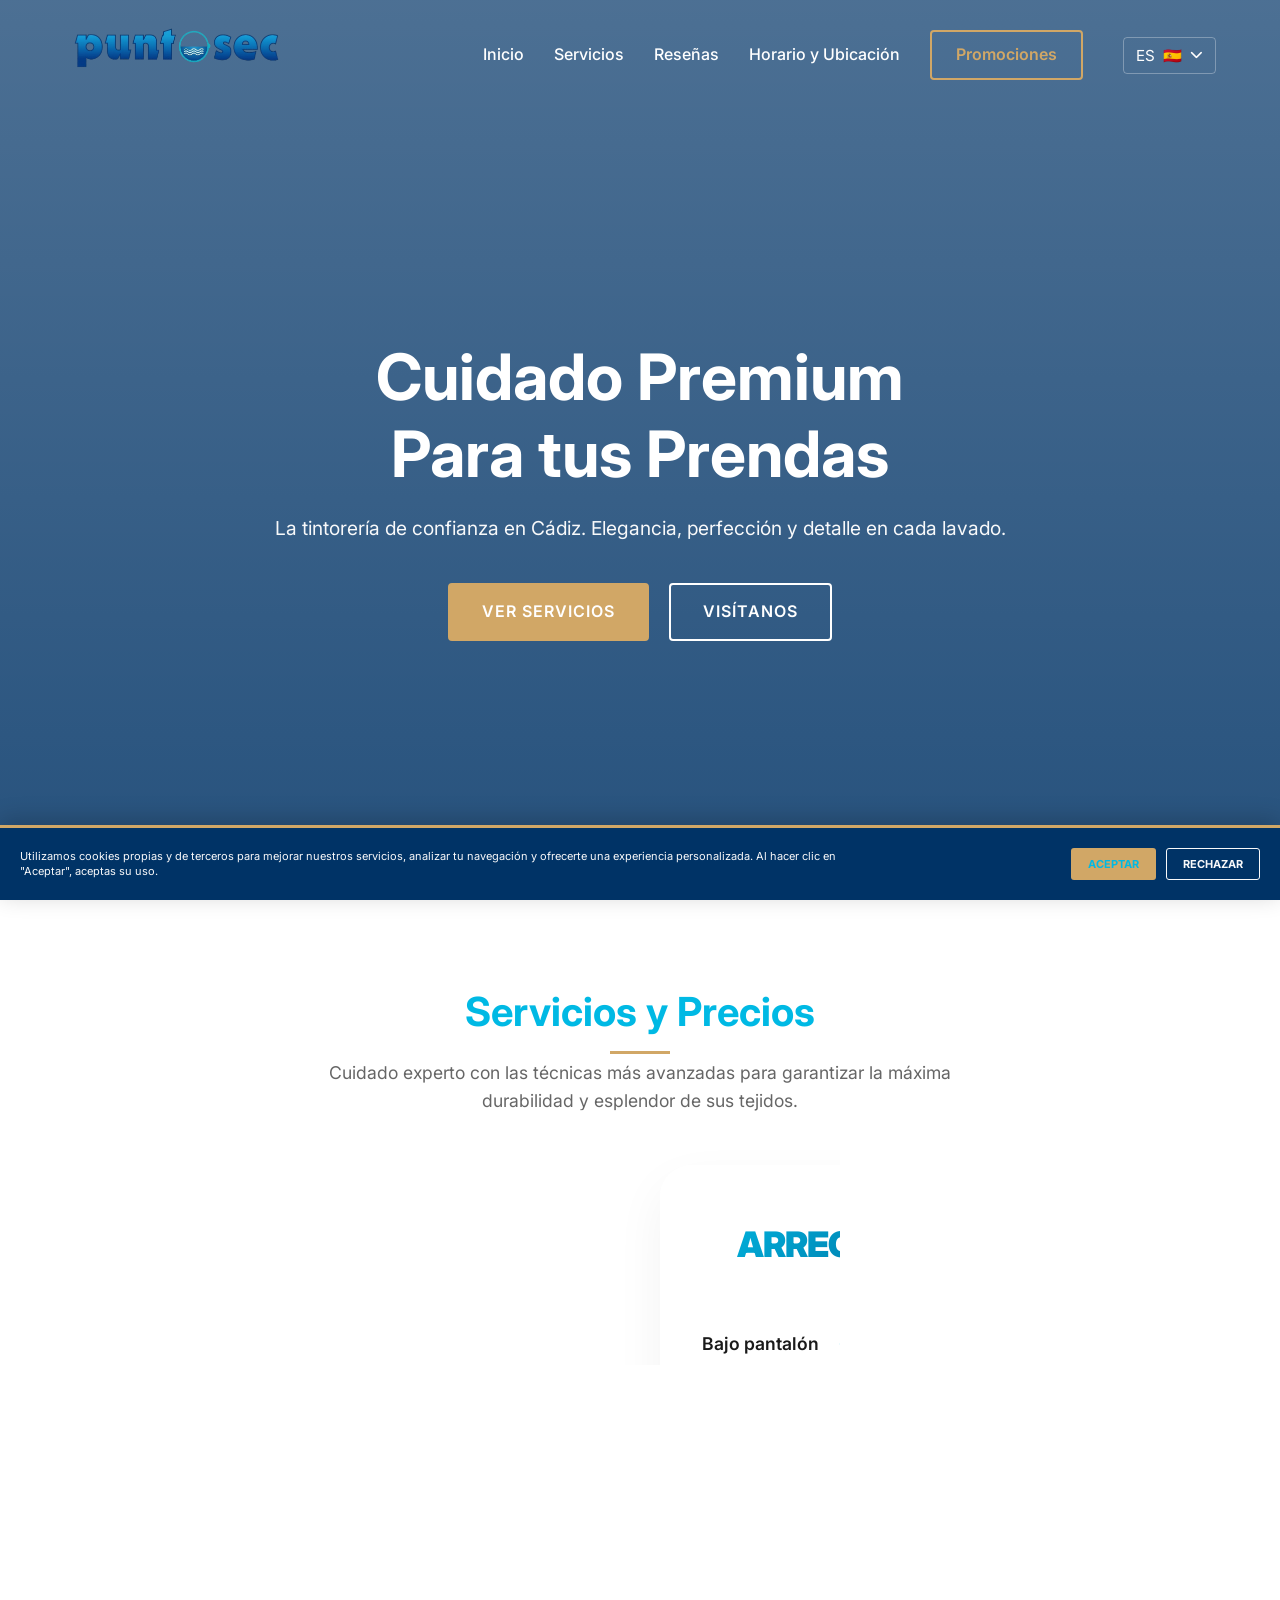
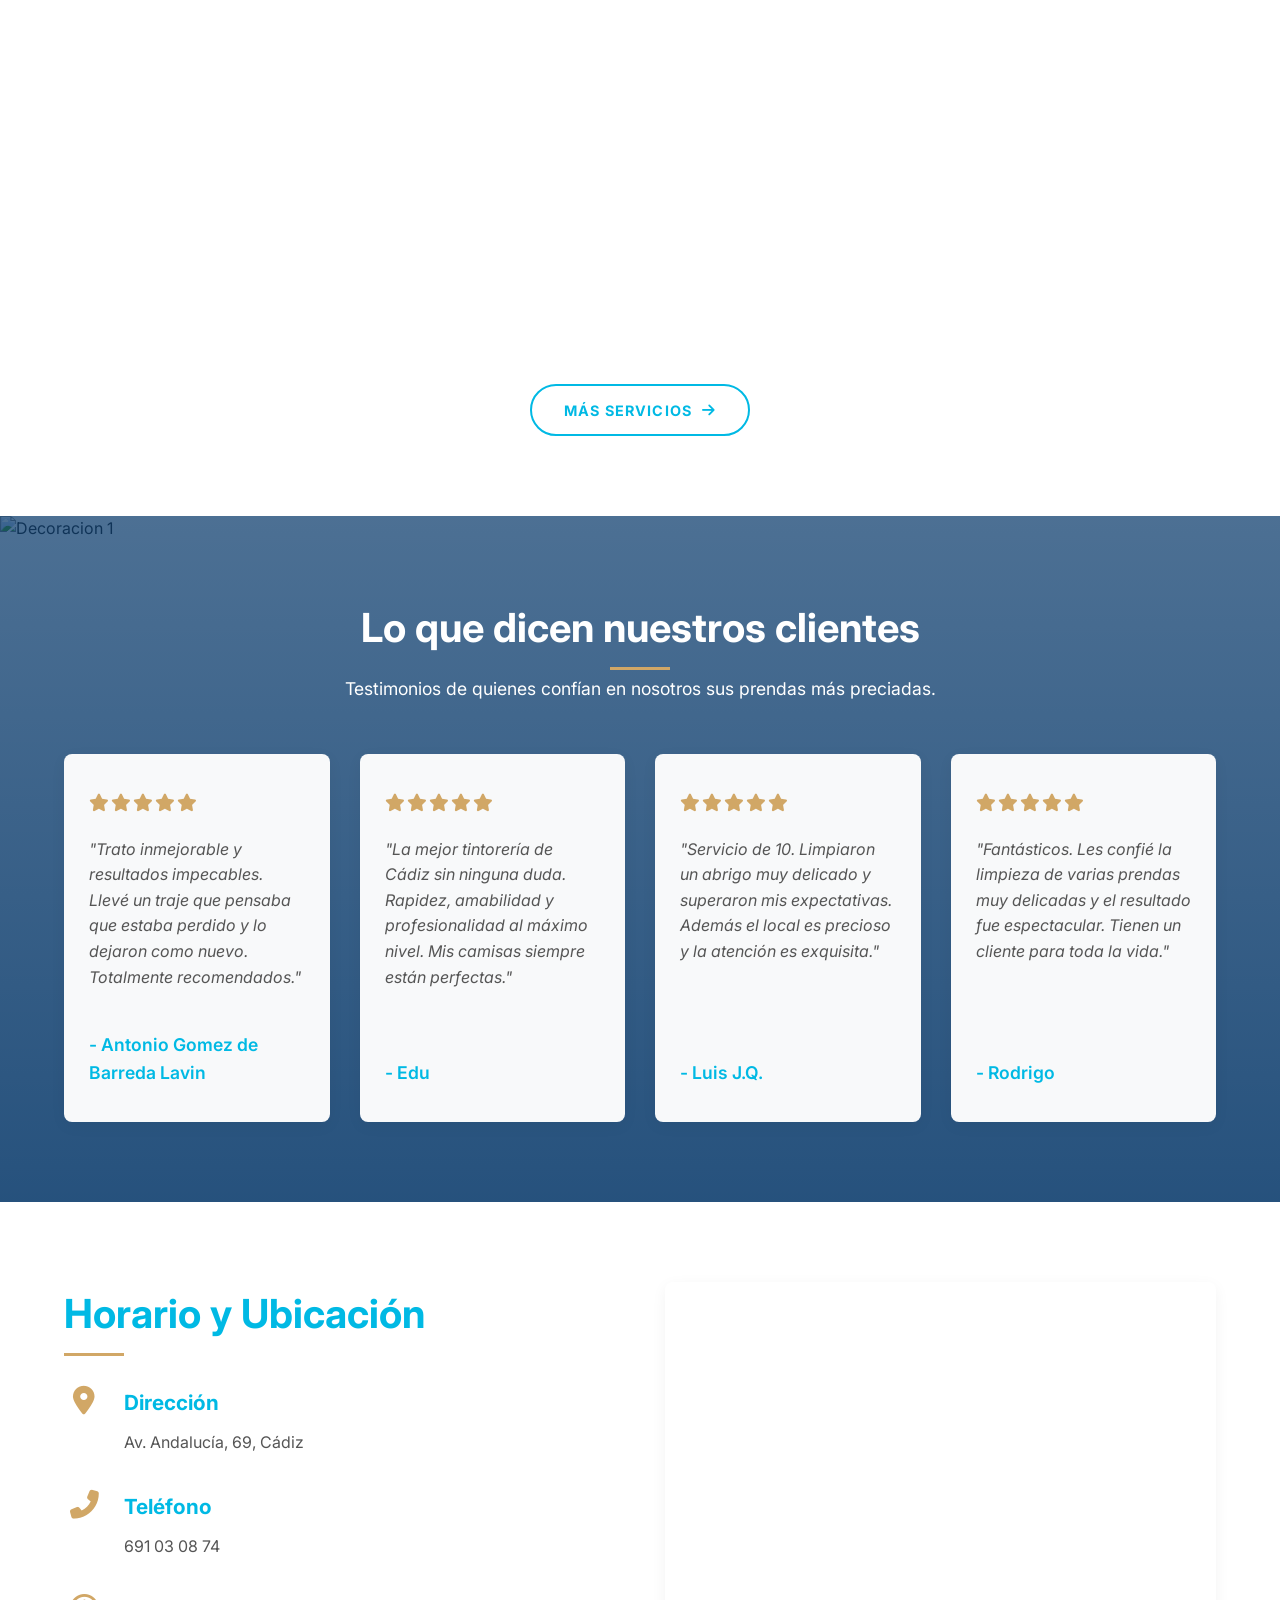
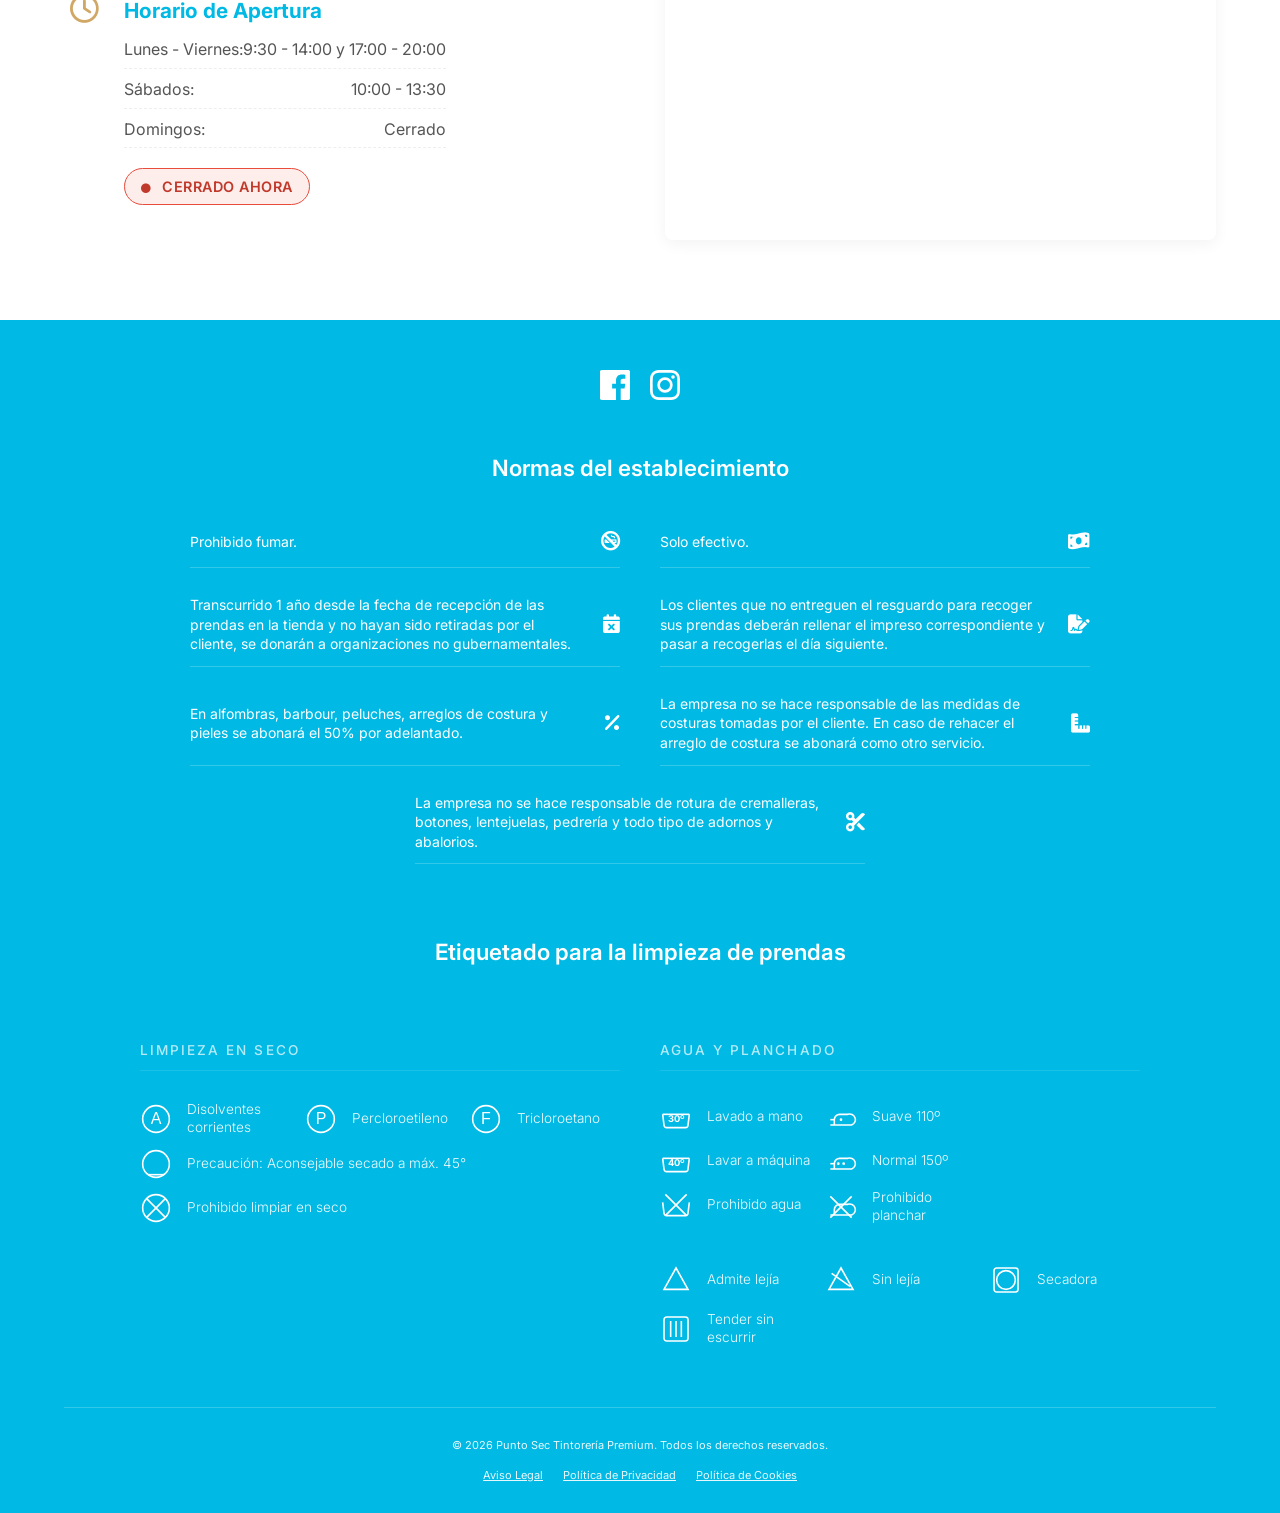
==== commit 2ecae08c: "Commit de problemas, ultimos retoques" ====
--- a/index.html
+++ b/index.html
@@ -174,13 +174,29 @@
 
                 <style>
                     @keyframes btnPulse {
-                        0%, 100% { box-shadow: 0 0 0 0 rgba(0, 180, 216, 0.35); }
-                        50%       { box-shadow: 0 0 0 10px rgba(0, 180, 216, 0);  }
-                    }
+
+                        0%,
+                        100% {
+                            box-shadow: 0 0 0 0 rgba(0, 180, 216, 0.35);
+                        }
+
+                        50% {
+                            box-shadow: 0 0 0 10px rgba(0, 180, 216, 0);
+                        }
+                    }
+
                     @keyframes arrowSlide {
-                        0%, 100% { transform: translateX(0);   }
-                        50%       { transform: translateX(5px); }
-                    }
+
+                        0%,
+                        100% {
+                            transform: translateX(0);
+                        }
+
+                        50% {
+                            transform: translateX(5px);
+                        }
+                    }
+
                     .btn-mas-servicios {
                         display: inline-flex;
                         align-items: center;
@@ -200,28 +216,40 @@
                         position: relative;
                         overflow: hidden;
                     }
+
                     .btn-mas-servicios::before {
                         content: '';
                         position: absolute;
-                        top: 0; left: -75%;
-                        width: 50%; height: 100%;
-                        background: linear-gradient(120deg, transparent, rgba(255,255,255,.35), transparent);
+                        top: 0;
+                        left: -75%;
+                        width: 50%;
+                        height: 100%;
+                        background: linear-gradient(120deg, transparent, rgba(255, 255, 255, .35), transparent);
                         transform: skewX(-20deg);
                         transition: left .6s ease;
                     }
-                    .btn-mas-servicios:hover::before { left: 130%; }
+
+                    .btn-mas-servicios:hover::before {
+                        left: 130%;
+                    }
+
                     .btn-mas-servicios:hover {
                         background: var(--color-primary);
                         color: #fff;
                         transform: translateY(-3px) scale(1.03);
-                        box-shadow: 0 12px 28px -8px rgba(0,180,216,.45);
+                        box-shadow: 0 12px 28px -8px rgba(0, 180, 216, .45);
                         animation: none;
                     }
+
                     .btn-mas-servicios i {
                         animation: arrowSlide 1.6s ease-in-out infinite;
                         transition: animation .3s;
                     }
-                    .btn-mas-servicios:hover i { animation: none; transform: translateX(4px); }
+
+                    .btn-mas-servicios:hover i {
+                        animation: none;
+                        transform: translateX(4px);
+                    }
                 </style>
                 <div style="text-align: center; margin-top: 50px;">
                     <a href="servicios-completos.html" class="btn-mas-servicios">
@@ -385,28 +413,33 @@
                         <div class="recom-icon"><i class="fas fa-money-bill-wave"></i></div>
                     </div>
                     <div class="recom-item">
-                        <div class="recom-text" data-i18n="recom_donation">Transcurrido 1 año desde la fecha de recepción de las prendas en la
+                        <div class="recom-text" data-i18n="recom_donation">Transcurrido 1 año desde la fecha de
+                            recepción de las prendas en la
                             tienda y no hayan sido retiradas por el cliente, se donarán a organizaciones no
                             gubernamentales.</div>
                         <div class="recom-icon"><i class="fas fa-calendar-times"></i></div>
                     </div>
                     <div class="recom-item">
-                        <div class="recom-text" data-i18n="recom_receipt">Los clientes que no entreguen el resguardo para recoger sus prendas
+                        <div class="recom-text" data-i18n="recom_receipt">Los clientes que no entreguen el resguardo
+                            para recoger sus prendas
                             deberán rellenar el impreso correspondiente y pasar a recogerlas el día siguiente.</div>
                         <div class="recom-icon"><i class="fas fa-file-signature"></i></div>
                     </div>
                     <div class="recom-item">
-                        <div class="recom-text" data-i18n="recom_advance">En alfombras, barbour, peluches, arreglos de costura y pieles se abonará
+                        <div class="recom-text" data-i18n="recom_advance">En alfombras, barbour, peluches, arreglos de
+                            costura y pieles se abonará
                             el 50% por adelantado.</div>
                         <div class="recom-icon"><i class="fas fa-percentage"></i></div>
                     </div>
                     <div class="recom-item">
-                        <div class="recom-text" data-i18n="recom_measures">La empresa no se hace responsable de las medidas de costuras tomadas por
+                        <div class="recom-text" data-i18n="recom_measures">La empresa no se hace responsable de las
+                            medidas de costuras tomadas por
                             el cliente. En caso de rehacer el arreglo de costura se abonará como otro servicio.</div>
                         <div class="recom-icon"><i class="fas fa-ruler-combined"></i></div>
                     </div>
                     <div class="recom-item" style="grid-column: 1 / -1; max-width: 50%; margin: 0 auto;">
-                        <div class="recom-text" data-i18n="recom_items">La empresa no se hace responsable de rotura de cremalleras, botones,
+                        <div class="recom-text" data-i18n="recom_items">La empresa no se hace responsable de rotura de
+                            cremalleras, botones,
                             lentejuelas, pedrería y todo tipo de adornos y abalorios.</div>
                         <div class="recom-icon"><i class="fas fa-cut"></i></div>
                     </div>
@@ -422,24 +455,33 @@
                 <!-- Columna 1: Limpieza en Seco -->
                 <div class="labels-col">
                     <h4 data-i18n="dry_cleaning_title">Limpieza en Seco</h4>
-                    
+
                     <div class="label-group">
                         <div class="label-sub-grid">
                             <div class="label-item">
                                 <div class="label-svg">
-                                    <svg viewBox="0 0 24 24"><circle cx="12" cy="12" r="10"/><text x="12" y="16" text-anchor="middle" font-size="12" fill="white" stroke="none" font-family="Arial">A</text></svg>
+                                    <svg viewBox="0 0 24 24">
+                                        <circle cx="12" cy="12" r="10" /><text x="12" y="16" text-anchor="middle"
+                                            font-size="12" fill="white" stroke="none" font-family="Arial">A</text>
+                                    </svg>
                                 </div>
                                 <span class="label-text" data-i18n="label_solvents">Disolventes corrientes</span>
                             </div>
                             <div class="label-item">
                                 <div class="label-svg">
-                                    <svg viewBox="0 0 24 24"><circle cx="12" cy="12" r="10"/><text x="12" y="16" text-anchor="middle" font-size="12" fill="white" stroke="none" font-family="Arial">P</text></svg>
+                                    <svg viewBox="0 0 24 24">
+                                        <circle cx="12" cy="12" r="10" /><text x="12" y="16" text-anchor="middle"
+                                            font-size="12" fill="white" stroke="none" font-family="Arial">P</text>
+                                    </svg>
                                 </div>
                                 <span class="label-text" data-i18n="label_perclo">Percloroetileno</span>
                             </div>
                             <div class="label-item">
                                 <div class="label-svg">
-                                    <svg viewBox="0 0 24 24"><circle cx="12" cy="12" r="10"/><text x="12" y="16" text-anchor="middle" font-size="12" fill="white" stroke="none" font-family="Arial">F</text></svg>
+                                    <svg viewBox="0 0 24 24">
+                                        <circle cx="12" cy="12" r="10" /><text x="12" y="16" text-anchor="middle"
+                                            font-size="12" fill="white" stroke="none" font-family="Arial">F</text>
+                                    </svg>
                                 </div>
                                 <span class="label-text" data-i18n="label_triclo">Tricloroetano</span>
                             </div>
@@ -447,14 +489,22 @@
 
                         <div class="label-item">
                             <div class="label-svg">
-                                <svg viewBox="0 0 24 24"><circle cx="12" cy="12" r="10"/><line x1="6" y1="20" x2="18" y2="20" stroke-width="1.2"/></svg>
-                            </div>
-                            <span class="label-text" data-i18n="label_dry_caution">Precaución: Aconsejable secado a máx. 45°</span>
+                                <svg viewBox="0 0 24 24">
+                                    <circle cx="12" cy="12" r="10" />
+                                    <line x1="6" y1="20" x2="18" y2="20" stroke-width="1.2" />
+                                </svg>
+                            </div>
+                            <span class="label-text" data-i18n="label_dry_caution">Precaución: Aconsejable secado a máx.
+                                45°</span>
                         </div>
 
                         <div class="label-item">
                             <div class="label-svg">
-                                <svg viewBox="0 0 24 24"><circle cx="12" cy="12" r="10"/><line x1="5" y1="5" x2="19" y2="19" stroke-width="1.2"/><line x1="19" y1="5" x2="5" y2="19" stroke-width="1.2"/></svg>
+                                <svg viewBox="0 0 24 24">
+                                    <circle cx="12" cy="12" r="10" />
+                                    <line x1="5" y1="5" x2="19" y2="19" stroke-width="1.2" />
+                                    <line x1="19" y1="5" x2="5" y2="19" stroke-width="1.2" />
+                                </svg>
                             </div>
                             <span class="label-text" data-i18n="label_dry_prohibited">Prohibido limpiar en seco</span>
                         </div>
@@ -464,25 +514,37 @@
                 <!-- Columna 2: Limpieza en Agua y Planchado -->
                 <div class="labels-col">
                     <h4 data-i18n="wash_iron_title">Agua y Planchado</h4>
-                    
+
                     <div class="label-sub-grid">
                         <!-- Lavado -->
                         <div class="label-group">
                             <div class="label-item">
                                 <div class="label-svg">
-                                    <svg viewBox="0 0 24 24"><path d="M22 10l-1 8a2 2 0 01-2 2H5a2 2 0 01-2-2l-1-8"/><path d="M2 10h20"/><text x="12" y="16" text-anchor="middle" font-size="7" fill="white" stroke="none" font-weight="bold">30º</text></svg>
+                                    <svg viewBox="0 0 24 24">
+                                        <path d="M22 10l-1 8a2 2 0 01-2 2H5a2 2 0 01-2-2l-1-8" />
+                                        <path d="M2 10h20" /><text x="12" y="16" text-anchor="middle" font-size="7"
+                                            fill="white" stroke="none" font-weight="bold">30º</text>
+                                    </svg>
                                 </div>
                                 <span class="label-text" data-i18n="label_hand_wash">Lavado a mano</span>
                             </div>
                             <div class="label-item">
                                 <div class="label-svg">
-                                    <svg viewBox="0 0 24 24"><path d="M22 10l-1 8a2 2 0 01-2 2H5a2 2 0 01-2-2l-1-8"/><path d="M2 10h20"/><text x="12" y="16" text-anchor="middle" font-size="7" fill="white" stroke="none" font-weight="bold">40º</text></svg>
+                                    <svg viewBox="0 0 24 24">
+                                        <path d="M22 10l-1 8a2 2 0 01-2 2H5a2 2 0 01-2-2l-1-8" />
+                                        <path d="M2 10h20" /><text x="12" y="16" text-anchor="middle" font-size="7"
+                                            fill="white" stroke="none" font-weight="bold">40º</text>
+                                    </svg>
                                 </div>
                                 <span class="label-text" data-i18n="label_machine_wash">Lavar a máquina</span>
                             </div>
                             <div class="label-item">
                                 <div class="label-svg">
-                                    <svg viewBox="0 0 24 24"><path d="M22 10l-1 8a2 2 0 01-2 2H5a2 2 0 01-2-2l-1-8"/><line x1="4" y1="4" x2="20" y2="20" stroke-width="1.2"/><line x1="20" y1="4" x2="4" y2="20" stroke-width="1.2"/></svg>
+                                    <svg viewBox="0 0 24 24">
+                                        <path d="M22 10l-1 8a2 2 0 01-2 2H5a2 2 0 01-2-2l-1-8" />
+                                        <line x1="4" y1="4" x2="20" y2="20" stroke-width="1.2" />
+                                        <line x1="20" y1="4" x2="4" y2="20" stroke-width="1.2" />
+                                    </svg>
                                 </div>
                                 <span class="label-text" data-i18n="label_water_prohibited">Prohibido agua</span>
                             </div>
@@ -492,19 +554,32 @@
                         <div class="label-group">
                             <div class="label-item">
                                 <div class="label-svg">
-                                    <svg viewBox="0 0 24 24"><path d="M4 18h16a3 3 0 00-3-8h-6a4 4 0 00-4 4v4z"/><path d="M4 14h3"/><circle cx="12" cy="14" r="1" fill="white" stroke="none"/></svg>
+                                    <svg viewBox="0 0 24 24">
+                                        <path d="M4 18h16a3 3 0 00-3-8h-6a4 4 0 00-4 4v4z" />
+                                        <path d="M4 14h3" />
+                                        <circle cx="12" cy="14" r="1" fill="white" stroke="none" />
+                                    </svg>
                                 </div>
                                 <span class="label-text" data-i18n="label_iron_mild">Suave 110º</span>
                             </div>
                             <div class="label-item">
                                 <div class="label-svg">
-                                    <svg viewBox="0 0 24 24"><path d="M4 18h16a3 3 0 00-3-8h-6a4 4 0 00-4 4v4z"/><path d="M4 14h3"/><circle cx="10" cy="14" r="1" fill="white" stroke="none"/><circle cx="14" cy="14" r="1" fill="white" stroke="none"/></svg>
+                                    <svg viewBox="0 0 24 24">
+                                        <path d="M4 18h16a3 3 0 00-3-8h-6a4 4 0 00-4 4v4z" />
+                                        <path d="M4 14h3" />
+                                        <circle cx="10" cy="14" r="1" fill="white" stroke="none" />
+                                        <circle cx="14" cy="14" r="1" fill="white" stroke="none" />
+                                    </svg>
                                 </div>
                                 <span class="label-text" data-i18n="label_iron_normal">Normal 150º</span>
                             </div>
                             <div class="label-item">
                                 <div class="label-svg">
-                                    <svg viewBox="0 0 24 24"><path d="M4 18h16a3 3 0 00-3-8h-6a4 4 0 00-4 4v4z"/><line x1="4" y1="4" x2="20" y2="20" stroke-width="1.2"/><line x1="20" y1="4" x2="4" y2="20" stroke-width="1.2"/></svg>
+                                    <svg viewBox="0 0 24 24">
+                                        <path d="M4 18h16a3 3 0 00-3-8h-6a4 4 0 00-4 4v4z" />
+                                        <line x1="4" y1="4" x2="20" y2="20" stroke-width="1.2" />
+                                        <line x1="20" y1="4" x2="4" y2="20" stroke-width="1.2" />
+                                    </svg>
                                 </div>
                                 <span class="label-text" data-i18n="label_iron_prohibited">Prohibido planchar</span>
                             </div>
@@ -516,25 +591,38 @@
                         <div class="label-sub-grid">
                             <div class="label-item">
                                 <div class="label-svg">
-                                    <svg viewBox="0 0 24 24"><path d="M12 3l9 16H3z"/></svg>
+                                    <svg viewBox="0 0 24 24">
+                                        <path d="M12 3l9 16H3z" />
+                                    </svg>
                                 </div>
                                 <span class="label-text" data-i18n="label_bleach_ok">Admite lejía</span>
                             </div>
                             <div class="label-item">
                                 <div class="label-svg">
-                                    <svg viewBox="0 0 24 24"><path d="M12 3l9 16H3z"/><line x1="5" y1="7" x2="19" y2="17" stroke-width="1.2"/></svg>
+                                    <svg viewBox="0 0 24 24">
+                                        <path d="M12 3l9 16H3z" />
+                                        <line x1="5" y1="7" x2="19" y2="17" stroke-width="1.2" />
+                                    </svg>
                                 </div>
                                 <span class="label-text" data-i18n="label_bleach_no">Sin lejía</span>
                             </div>
                             <div class="label-item">
                                 <div class="label-svg">
-                                    <svg viewBox="0 0 24 24"><rect x="3" y="3" width="18" height="18" rx="2"/><circle cx="12" cy="12" r="7"/></svg>
+                                    <svg viewBox="0 0 24 24">
+                                        <rect x="3" y="3" width="18" height="18" rx="2" />
+                                        <circle cx="12" cy="12" r="7" />
+                                    </svg>
                                 </div>
                                 <span class="label-text" data-i18n="label_dryer">Secadora</span>
                             </div>
                             <div class="label-item">
                                 <div class="label-svg">
-                                    <svg viewBox="0 0 24 24"><rect x="3" y="3" width="18" height="18" rx="2"/><line x1="8" y1="6" x2="8" y2="18"/><line x1="12" y1="6" x2="12" y2="18"/><line x1="16" y1="6" x2="16" y2="18"/></svg>
+                                    <svg viewBox="0 0 24 24">
+                                        <rect x="3" y="3" width="18" height="18" rx="2" />
+                                        <line x1="8" y1="6" x2="8" y2="18" />
+                                        <line x1="12" y1="6" x2="12" y2="18" />
+                                        <line x1="16" y1="6" x2="16" y2="18" />
+                                    </svg>
                                 </div>
                                 <span class="label-text" data-i18n="label_hang_dry">Tender sin escurrir</span>
                             </div>
@@ -581,7 +669,8 @@
             </div>
             <div class="promo-info-container">
                 <h2 class="promo-info-title" data-i18n="promo_01_title">No te pierdas nuestras promociones</h2>
-                <p class="promo-info-text" data-i18n="promo_01_text">Descubre descuentos exclusivos en limpieza artesanal. Dale a tus prendas
+                <p class="promo-info-text" data-i18n="promo_01_text">Descubre descuentos exclusivos en limpieza
+                    artesanal. Dale a tus prendas
                     premium el cuidado que merecen.</p>
                 <a href="promociones.html" class="promo-btn-dark" data-i18n="promo_modal_btn">Saber más</a>
             </div>
--- a/styles.css
+++ b/styles.css
@@ -1,1710 +1,1788 @@
-/* Base Styles & Global Variables */
-:root {
-    --color-primary: #00B9E4;
-    --color-navy: #003366;
-    --color-cream: #F8F9FA;
-    --color-gold: #D1A766;
-    --color-gold-hover: #b38a4d;
-    --color-text: #333333;
-    --color-text-light: #ffffff;
-
-    --font-heading: 'Inter', sans-serif;
-    --font-body: 'Inter', sans-serif;
-    --font-legal: 'Inter', sans-serif;
-    /* Fallback sans-serif for legal texts */
-
-    --transition-fast: all 0.3s ease;
-    --transition-medium: all 0.5s ease;
-    --shadow-card: 0 4px 15px rgba(0, 0, 0, 0.05);
-    --shadow-hover: 0 8px 25px rgba(0, 0, 0, 0.1);
-}
-
-* {
-    margin: 0;
-    padding: 0;
-    box-sizing: border-box;
-}
-
-html {
-    scroll-behavior: smooth;
-}
-
-body {
-    font-family: var(--font-body);
-    font-size: 16px;
-    line-height: 1.6;
-    color: var(--color-text);
-    background-color: #ffffff;
-    overflow-x: hidden;
-}
-
-img {
-    max-width: 100%;
-    height: auto;
-    display: block;
-}
-
-ul {
-    list-style: none;
-}
-
-a {
-    text-decoration: none;
-    color: inherit;
-    transition: var(--transition-fast);
-}
-
-.container {
-    width: 100%;
-    max-width: 1200px;
-    margin: 0 auto;
-    padding: 0 24px;
-}
-
-.section {
-    padding: 80px 0;
-}
-
-.section-header {
-    text-align: center;
-    margin-bottom: 50px;
-}
-
-.section-title {
-    font-family: var(--font-heading);
-    font-size: 2.5rem;
-    color: var(--color-primary);
-    margin-bottom: 15px;
-    position: relative;
-    display: inline-block;
-}
-
-.section-title::after {
-    content: '';
-    position: absolute;
-    bottom: -10px;
-    left: 50%;
-    transform: translateX(-50%);
-    width: 60px;
-    height: 3px;
-    background-color: var(--color-gold);
-}
-
-.section-desc {
-    color: #666;
-    max-width: 700px;
-    margin: 0 auto;
-    font-size: 1.1rem;
-}
-
-.bg-cream {
-    background-color: var(--color-cream);
-}
-
-.bg-primary {
-    background-color: var(--color-primary);
-}
-
-.text-light .section-title,
-.text-light .section-desc {
-    color: var(--color-text-light);
-}
-
-/* Legal Texts (Strict Requirement) */
-.legal-text {
-    font-family: var(--font-legal) !important;
-    font-size: 11px !important;
-    line-height: 1.4 !important;
-    font-weight: 400 !important;
-}
-
-/* Buttons */
-.btn {
-    display: inline-block;
-    padding: 14px 32px;
-    font-family: var(--font-body);
-    font-weight: 600;
-    font-size: 1rem;
-    text-transform: uppercase;
-    letter-spacing: 1px;
-    border-radius: 4px;
-    cursor: pointer;
-    border: 2px solid transparent;
-    transition: var(--transition-fast);
-    text-align: center;
-}
-
-.btn-primary {
-    background-color: var(--color-gold);
-    color: var(--color-text-light);
-    border-color: var(--color-gold);
-}
-
-.btn-primary:hover {
-    background-color: var(--color-gold-hover);
-    border-color: var(--color-gold-hover);
-    transform: translateY(-3px);
-    box-shadow: 0 5px 15px rgba(201, 160, 99, 0.4);
-}
-
-.btn-secondary {
-    background-color: transparent;
-    color: var(--color-text-light);
-    border-color: var(--color-text-light);
-}
-
-.btn-secondary:hover {
-    background-color: var(--color-text-light);
-    color: var(--color-primary);
-    transform: translateY(-3px);
-}
-
-/* Header & Nav */
-.header {
-    position: fixed;
-    top: 0;
-    left: 0;
-    width: 100%;
-    z-index: 1000;
-    padding: 20px 0;
-    background-color: transparent;
-    transition: var(--transition-fast);
-}
-
-.header.scrolled {
-    background-color: var(--color-primary);
-    padding: 15px 0;
-    box-shadow: 0 4px 20px rgba(0, 0, 0, 0.1);
-}
-
-.header-container {
-    display: flex;
-    justify-content: space-between;
-    align-items: center;
-}
-
-.logo {
-    display: flex;
-    align-items: center;
-}
-
-.logo-img {
-    height: 70px;
-    width: auto;
-    object-fit: contain;
-    transition: var(--transition-fast);
-    animation: logoEntry 0.8s cubic-bezier(0.175, 0.885, 0.32, 1.275) forwards;
-    opacity: 0;
-    transform: translateY(-20px);
-}
-
-@keyframes logoEntry {
-    to {
-        opacity: 1;
-        transform: translateY(0);
-    }
-}
-
-.header.scrolled .logo-img {
-    transform: scale(0.85); /* Reduce ligeramente al hacer scroll */
-}
-
-.logo-text {
-    font-family: var(--font-heading);
-    font-size: 1.8rem;
-    font-weight: 700;
-    color: var(--color-text-light);
-    letter-spacing: 1px;
-}
-
-.logo-accent {
-    color: var(--color-gold);
-}
-
-.header.scrolled .logo-text {
-    color: var(--color-text-light);
-}
-
-.nav {
-    display: flex;
-    align-items: center;
-}
-
-.nav-list {
-    display: flex;
-    align-items: center;
-    gap: 30px;
-}
-
-.nav-link {
-    color: var(--color-text-light);
-    font-weight: 500;
-    position: relative;
-    padding: 5px 0;
-}
-
-.nav-link::after {
-    content: '';
-    position: absolute;
-    bottom: 0;
-    left: 0;
-    width: 0;
-    height: 2px;
-    background-color: var(--color-gold);
-    transition: var(--transition-fast);
-}
-
-.nav-link:hover::after,
-.nav-link.active::after {
-    width: 100%;
-}
-
-.nav-btn {
-    background-color: var(--color-gold);
-    color: var(--color-text-light);
-    padding: 10px 24px;
-    border-radius: 4px;
-    font-weight: 600;
-    border: 2px solid var(--color-gold);
-}
-
-.nav-btn:hover {
-    background-color: transparent;
-    color: var(--color-gold);
-}
-
-.mobile-menu-btn {
-    display: none;
-    background: none;
-    border: none;
-    color: var(--color-text-light);
-    font-size: 1.5rem;
-    cursor: pointer;
-}
-
-/* Hero Section */
-.hero {
-    position: relative;
-    height: 100vh;
-    min-height: 600px;
-    display: flex;
-    align-items: center;
-    justify-content: center;
-    background-image: url('IMG/Gemini_Generated_Image_anhnuvanhnuvanhn.png');
-    background-size: cover;
-    background-position: center;
-    background-attachment: fixed;
-    text-align: center;
-}
-
-.hero-overlay {
-    position: absolute;
-    top: 0;
-    left: 0;
-    width: 100%;
-    height: 100%;
-    background: linear-gradient(rgba(0, 51, 102, 0.7), rgba(0, 51, 102, 0.85));
-    z-index: 1;
-}
-
-.hero-content {
-    position: relative;
-    z-index: 2;
-    max-width: 800px;
-    padding-top: 80px;
-}
-
-.hero-title {
-    font-family: var(--font-heading);
-    font-size: 4rem;
-    font-weight: 700;
-    color: var(--color-text-light);
-    margin-bottom: 20px;
-    line-height: 1.2;
-    animation: fadeInUp 1s ease-out forwards;
-    opacity: 0;
-    transform: translateY(30px);
-}
-
-.hero-subtitle {
-    font-size: 1.2rem;
-    color: var(--color-cream);
-    margin-bottom: 40px;
-    animation: fadeInUp 1s ease-out 0.3s forwards;
-    opacity: 0;
-    transform: translateY(30px);
-}
-
-.hero-actions {
-    display: flex;
-    gap: 20px;
-    justify-content: center;
-    animation: fadeInUp 1s ease-out 0.6s forwards;
-    opacity: 0;
-    transform: translateY(30px);
-}
-
-@keyframes fadeInUp {
-    to {
-        opacity: 1;
-        transform: translateY(0);
-    }
-}
-
-/* Services - New Mobile-First Pricing Layout */
-.services-wrapper {
-    display: flex;
-    flex-wrap: wrap;
-    gap: 40px;
-    margin-top: 50px;
-    justify-content: center;
-}
-
-@keyframes floatCard {
-    0%, 100% { transform: translateY(0) rotate(0); }
-    33% { transform: translateY(-10px) rotate(0.5deg); }
-    66% { transform: translateY(-5px) rotate(-0.5deg); }
-}
-
-.price-card.opacity-card {
-    flex: 1 1 400px;
-    max-width: 600px;
-    background: rgba(255, 255, 255, 0.75);
-    backdrop-filter: blur(25px) saturate(200%);
-    -webkit-backdrop-filter: blur(25px) saturate(200%);
-    border: 1px solid rgba(255, 255, 255, 0.4);
-    border-radius: 32px;
-    padding: 50px 40px;
-    box-shadow: 0 20px 50px rgba(0, 0, 0, 0.05), 
-                inset 0 0 0 1px rgba(255, 255, 255, 0.6);
-    box-sizing: border-box;
-    position: relative;
-    overflow: hidden;
-    transition: all 0.6s cubic-bezier(0.34, 1.56, 0.64, 1);
-    animation: floatCard 8s ease-in-out infinite;
-}
-
-.price-card.opacity-card::after {
-    content: '';
-    position: absolute;
-    top: -50%;
-    left: -50%;
-    width: 200%;
-    height: 200%;
-    background: linear-gradient(
-        45deg,
-        transparent,
-        rgba(255, 255, 255, 0.3),
-        transparent
-    );
-    transform: rotate(45deg);
-    transition: 0.8s;
-    opacity: 0;
-    pointer-events: none;
-}
-
-.price-card.opacity-card:nth-child(2) {
-    animation-delay: -4s;
-}
-
-.price-card.opacity-card:hover {
-    transform: translateY(-20px) scale(1.02);
-    box-shadow: 0 40px 100px rgba(0, 185, 228, 0.15);
-    border-color: rgba(0, 185, 228, 0.6);
-    animation-play-state: paused;
-}
-
-.price-card.opacity-card:hover::after {
-    left: 100%;
-    opacity: 1;
-}
-
-.price-card-title {
-    font-family: 'Inter', sans-serif;
-    font-weight: 900;
-    font-size: 2.2rem;
-    background: linear-gradient(135deg, var(--color-primary), var(--color-navy));
-    -webkit-background-clip: text;
-    background-clip: text;
-    -webkit-text-fill-color: transparent;
-    text-align: center;
-    margin-bottom: 40px;
-    letter-spacing: -0.03em;
-    text-transform: uppercase;
-}
-
-.price-card-title span {
-    font-size: 1rem;
-    font-weight: 600;
-    display: inline-block;
-    padding: 4px 12px;
-    background: rgba(0, 185, 228, 0.1);
-    color: var(--color-primary);
-    -webkit-text-fill-color: var(--color-primary);
-    border-radius: 50px;
-    margin-top: 10px;
-    letter-spacing: 0.05em;
-}
-
-.price-list {
-    position: relative;
-    z-index: 1;
-}
-
-.price-list li {
-    display: flex;
-    align-items: baseline;
-    margin-bottom: 12px;
-    padding: 12px 20px;
-    margin-left: -20px;
-    margin-right: -20px;
-    border-radius: 16px;
-    font-family: 'Inter', sans-serif;
-    transition: all 0.4s cubic-bezier(0.175, 0.885, 0.32, 1.275);
-    border: 1px solid transparent;
-}
-
-.price-list li:hover {
-    background: #ffffff;
-    box-shadow: 0 10px 30px rgba(0, 0, 0, 0.05);
-    transform: scale(1.03) translateX(10px);
-    border-color: rgba(0, 185, 228, 0.1);
-}
-
-.service-item {
-    font-weight: 600;
-    color: #1A1A1A;
-    font-size: 1.1rem;
-    transition: color 0.3s ease;
-}
-
-.price-list li:hover .service-item {
-    color: var(--color-primary);
-}
-
-.dotted-line {
-    border-bottom: 2px solid rgba(0, 185, 228, 0.08);
-    flex-grow: 1;
-    margin: 0 20px;
-    position: relative;
-    top: -5px;
-    transition: border-color 0.3s ease;
-}
-
-.price-list li:hover .dotted-line {
-    border-bottom-color: var(--color-primary);
-    border-bottom-style: solid;
-}
-
-.service-cost {
-    font-weight: 800;
-    color: var(--color-gold);
-    font-size: 1.3rem;
-    transition: all 0.4s ease;
-    text-shadow: 0 0 20px rgba(209, 167, 102, 0);
-}
-
-.price-list li:hover .service-cost {
-    color: var(--color-gold-hover);
-    transform: scale(1.1);
-    text-shadow: 0 0 20px rgba(209, 167, 102, 0.3);
-}
-
-.currency {
-    font-size: 0.8em;
-    margin-left: 2px;
-    font-weight: 600;
-}
-
-/* Scroll Animation Initial State */
-.slide-up-anim {
-    opacity: 0;
-    transform: translateY(50px);
-    transition: opacity 0.8s ease-out, transform 0.8s ease-out;
-}
-
-.slide-up-anim.visible {
-    opacity: 1;
-    transform: translateY(0);
-}
-
-.element-delay-1 {
-    transition-delay: 0s;
-}
-
-.element-delay-2 {
-    transition-delay: 0.2s;
-}
-
-/* Reviews Collage Background */
-.reviews {
-    position: relative;
-    overflow: hidden;
-    padding-top: 80px;
-}
-
-.bg-collage-container {
-    position: absolute;
-    top: 0;
-    left: 0;
-    width: 100%;
-    height: 100%;
-    z-index: 0;
-    overflow: hidden;
-}
-
-.bg-collage-container .hero-overlay {
-    z-index: 1; /* Overlay goes over track, under cards */
-}
-
-.collage-track {
-    display: flex;
-    width: 400%; /* Fits 4 images */
-    height: 100%;
-    z-index: 0;
-    animation: panCollage 40s linear infinite alternate;
-}
-
-.collage-img {
-    width: 25%;
-    height: 100%;
-    object-fit: cover;
-}
-
-@keyframes panCollage {
-    0% { transform: translateX(0); }
-    100% { transform: translateX(-75%); }
-}
-
-/* Reviews Grid & Cards */
-.reviews-grid {
-    display: grid;
-    grid-template-columns: repeat(auto-fill, minmax(250px, 1fr));
-    gap: 30px;
-    position: relative;
-    z-index: 2; /* Ensures cards sit on top of the collage */
-}
-
-.review-card {
-    background-color: var(--color-cream);
-    padding: 35px 25px;
-    border-radius: 8px;
-    box-shadow: var(--shadow-card);
-    transition: var(--transition-fast);
-    display: flex;
-    flex-direction: column;
-}
-
-.review-card:hover {
-    box-shadow: var(--shadow-hover);
-    transform: translateY(-5px);
-}
-
-.review-stars {
-    color: var(--color-gold);
-    font-size: 1.1rem;
-    margin-bottom: 20px;
-    letter-spacing: 2px;
-}
-
-.review-text {
-    font-style: italic;
-    color: #555;
-    margin-bottom: 25px;
-    flex-grow: 1;
-}
-
-.review-author {
-    font-family: var(--font-heading);
-    color: var(--color-primary);
-    font-size: 1.1rem;
-    font-weight: 600;
-    border-top: 1px solid var(--color-cream);
-    padding-top: 15px;
-}
-
-/* Hours & Location */
-.location-container {
-    display: grid;
-    grid-template-columns: 1fr 1fr;
-    gap: 50px;
-    align-items: stretch;
-}
-
-.location-info {
-    display: flex;
-    flex-direction: column;
-    justify-content: center;
-}
-
-.location-info .section-title {
-    text-align: left;
-    margin-bottom: 40px;
-}
-
-.location-info .section-title::after {
-    left: 0;
-    transform: none;
-}
-
-.info-block {
-    display: flex;
-    margin-bottom: 35px;
-}
-
-.info-icon {
-    font-size: 1.8rem;
-    color: var(--color-gold);
-    margin-right: 20px;
-    width: 40px;
-    display: flex;
-    justify-content: center;
-}
-
-.info-text h3 {
-    font-family: var(--font-heading);
-    color: var(--color-primary);
-    margin-bottom: 10px;
-    font-size: 1.3rem;
-}
-
-.info-text p {
-    color: #555;
-}
-
-.hours-list li {
-    display: flex;
-    justify-content: space-between;
-    margin-bottom: 8px;
-    color: #555;
-    border-bottom: 1px dashed #eee;
-    padding-bottom: 5px;
-}
-
-.status-indicator {
-    margin-top: 20px;
-}
-
-.status-badge {
-    display: inline-block;
-    padding: 6px 16px;
-    border-radius: 50px;
-    font-size: 0.9rem;
-    font-weight: 600;
-    letter-spacing: 0.5px;
-}
-
-.status-open {
-    background-color: rgba(46, 204, 113, 0.15);
-    color: #27ae60;
-    border: 1px solid #2ecc71;
-}
-
-.status-closed {
-    background-color: rgba(231, 76, 60, 0.1);
-    color: #c0392b;
-    border: 1px solid #e74c3c;
-}
-
-.location-map {
-    border-radius: 8px;
-    overflow: hidden;
-    box-shadow: var(--shadow-card);
-    min-height: 400px;
-}
-
-/* Contact Section */
-.contact-container {
-    max-width: 800px;
-}
-
-.contact-form {
-    background-color: #ffffff;
-    padding: 50px;
-    border-radius: 8px;
-    box-shadow: 0 15px 50px rgba(0, 0, 0, 0.2);
-    color: var(--color-text);
-}
-
-.form-group {
-    margin-bottom: 25px;
-    position: relative;
-}
-
-.form-control {
-    width: 100%;
-    padding: 15px 20px;
-    border: 1px solid #ddd;
-    border-radius: 4px;
-    font-family: var(--font-body);
-    font-size: 1rem;
-    color: var(--color-text);
-    background-color: #fcfcfc;
-    transition: var(--transition-fast);
-}
-
-.form-control:focus {
-    outline: none;
-    border-color: var(--color-gold);
-    box-shadow: 0 0 0 3px rgba(201, 160, 99, 0.2);
-    background-color: #fff;
-}
-
-textarea.form-control {
-    resize: vertical;
-    min-height: 120px;
-}
-
-/* Strict legal requirement for checkbox area */
-.form-legal {
-    margin-bottom: 25px;
-    padding: 15px;
-    background-color: var(--color-cream);
-    border-radius: 4px;
-    border-left: 3px solid var(--color-gold);
-}
-
-.legal-checkbox-label {
-    display: flex;
-    align-items: flex-start;
-    gap: 10px;
-    cursor: pointer;
-}
-
-.legal-checkbox-label input[type="checkbox"] {
-    margin-top: 2px;
-    width: 14px;
-    height: 14px;
-    accent-color: var(--color-primary);
-}
-
-.btn-submit {
-    width: 100%;
-}
-
-/* Footer */
-.footer {
-    background-color: var(--color-primary);
-    padding: 50px 0 30px;
-    text-align: center;
-}
-
-.footer-content {
-    display: flex;
-    flex-direction: column;
-    align-items: center;
-    gap: 20px;
-}
-
-/* 3.1 Redes Sociales */
-.footer-social {
-    display: flex;
-    justify-content: center;
-    align-items: center;
-    gap: 20px;
-    margin-bottom: 30px;
-}
-
-.social-icon {
-    display: inline-flex;
-    justify-content: center;
-    align-items: center;
-    width: 30px;
-    height: 30px;
-    color: #FFFFFF;
-    transition: all 0.3s ease;
-}
-
-.social-icon svg {
-    width: 100%;
-    height: 100%;
-    fill: currentColor;
-}
-
-.social-icon-interactive:hover {
-    transform: scale(1.1);
-    color: #ccf5ff; /* Tono azul más claro / brillo */
-    filter: drop-shadow(0 0 8px rgba(255, 255, 255, 0.4));
-}
-
-/* 3.2 Recomendaciones */
-.footer-recommendations {
-    width: 100%;
-    max-width: 900px;
-    margin: 0 auto 50px;
-    text-align: center;
-}
-
-.footer-recommendations h3 {
-    color: #FFFFFF;
-    font-family: var(--font-heading);
-    font-size: 1.4rem;
-    margin-bottom: 30px;
-    font-weight: 600;
-}
-
-.recom-list {
-    display: grid;
-    grid-template-columns: 1fr 1fr;
-    gap: 15px 40px;
-    text-align: left;
-}
-
-.recom-item {
-    display: flex;
-    align-items: center;
-    color: #FFFFFF;
-    font-size: 14px;
-    line-height: 1.4;
-    padding: 12px 0;
-    border-bottom: 1px solid rgba(255, 255, 255, 0.2);
-}
-
-.recom-text {
-    flex: 1;
-    padding-right: 15px;
-}
-
-.recom-icon {
-    font-size: 1.2rem;
-    color: #FFFFFF;
-    min-width: 30px;
-    text-align: right;
-}
-
-@media (max-width: 768px) {
-    .recom-list {
-        grid-template-columns: 1fr;
-        gap: 10px;
-    }
-    .recom-item {
-        padding: 10px 0;
-    }
-    .recom-text {
-        font-size: 13px;
-    }
-}
-
-/* 3.3 Guía de Etiquetado */
-.footer-guide {
-    width: 100%;
-    max-width: 850px;
-    margin: 0 auto 40px;
-    border-radius: 16px;
-    overflow: hidden;
-    box-shadow: 0 10px 30px rgba(0, 0, 0, 0.1);
-    display: flex;
-    align-items: center;
-    justify-content: center;
-}
-
-.footer-guide img {
-    display: block;
-    max-width: 100%;
-    height: auto;
-    object-fit: contain;
-    mix-blend-mode: multiply;
-}
-
-/* Copyright & Links Line */
-
-
-
-/* Copyright & Links Line */
-.footer-bottom {
-    display: flex;
-    flex-direction: column;
-    align-items: center;
-    gap: 15px;
-    border-top: 1px solid rgba(255,255,255,0.2);
-    padding-top: 30px;
-    width: 100%;
-}
-
-.footer-links {
-    display: flex;
-    gap: 20px;
-}
-
-.footer-links a {
-    color: #FFFFFF !important;
-    text-decoration: underline;
-}
-
-.footer-links a:hover {
-    color: var(--color-gold) !important;
-}
-
-.footer .legal-text {
-    color: #FFFFFF !important;
-    opacity: 0.9;
-}
-
-/* Cookie Banner - Strict design specs */
-.cookie-banner {
-    position: fixed;
-    bottom: 0;
-    left: 0;
-    width: 100%;
-    background-color: var(--color-navy);
-    color: var(--color-cream);
-    padding: 20px;
-    z-index: 9999;
-    display: flex;
-    justify-content: space-between;
-    align-items: center;
-    box-shadow: 0 -5px 25px rgba(0, 0, 0, 0.2);
-    transform: translateY(100%);
-    transition: transform 0.5s cubic-bezier(0.175, 0.885, 0.32, 1.275);
-    border-top: 3px solid var(--color-gold);
-}
-
-.cookie-banner.show {
-    transform: translateY(0);
-}
-
-.cookie-content {
-    max-width: 70%;
-}
-
-.cookie-content .legal-text {
-    color: var(--color-cream) !important;
-}
-
-.cookie-actions {
-    display: flex;
-    gap: 10px;
-}
-
-.btn-cookie {
-    font-family: var(--font-legal);
-    font-size: 11px;
-    font-weight: bold;
-    padding: 8px 16px;
-    border-radius: 3px;
-    cursor: pointer;
-    text-transform: uppercase;
-    transition: var(--transition-fast);
-    border: 1px solid transparent;
-}
-
-.btn-cookie-accept {
-    background-color: var(--color-gold);
-    color: var(--color-primary);
-}
-
-.btn-cookie-accept:hover {
-    background-color: var(--color-gold-hover);
-    color: var(--color-text-light);
-}
-
-.btn-cookie-reject {
-    background-color: transparent;
-    color: var(--color-cream);
-    border-color: var(--color-cream);
-}
-
-.btn-cookie-reject:hover {
-    background-color: rgba(255, 255, 255, 0.1);
-}
-
-/* Responsive Design */
-@media (max-width: 992px) {
-    .location-container {
-        grid-template-columns: 1fr;
-    }
-
-    .hero-title {
-        font-size: 3rem;
-    }
-}
-
-@media (max-width: 768px) {
-    .header {
-        background-color: var(--color-navy);
-        padding: 15px 0;
-    }
-
-    .mobile-menu-btn {
-        display: block;
-    }
-
-    .nav {
-        position: fixed;
-        top: 70px;
-        left: -100%;
-        width: 100%;
-        height: calc(100vh - 70px);
-        background-color: var(--color-navy);
-        flex-direction: column;
-        justify-content: center;
-        transition: var(--transition-medium);
-    }
-
-    .nav.active {
-        left: 0;
-    }
-
-    .nav-list {
-        flex-direction: column;
-        gap: 20px;
-        text-align: center;
-        width: 100%;
-        padding: 40px 20px;
-    }
-
-    .nav-link {
-        font-size: 1.2rem;
-        display: block;
-        width: 100%;
-        padding: 10px 0;
-    }
-
-    .nav-btn {
-        display: inline-block;
-        margin-top: 10px;
-    }
-
-    .hero {
-        background-attachment: scroll;
-    }
-
-    .hero-title {
-        font-size: 2.5rem;
-    }
-
-    .hero-actions {
-        flex-direction: column;
-        gap: 15px;
-    }
-
-    .section-title {
-        font-size: 2rem;
-    }
-
-    .contact-form {
-        padding: 30px 20px;
-    }
-
-    .cookie-banner {
-        flex-direction: column;
-        gap: 15px;
-        text-align: center;
-    }
-
-    .cookie-content {
-        max-width: 100%;
-    }
-
-    .footer-recommendations-grid {
-        grid-template-columns: 1fr;
-    }
-
-}
-
-@media (max-width: 480px) {
-
-    .services-grid,
-    .reviews-grid {
-        grid-template-columns: 1fr;
-    }
-
-    .price-card.opacity-card {
-        padding: 30px 20px;
-        border-radius: 20px;
-    }
-
-    .price-card-title {
-        font-size: 1.6rem;
-    }
-
-    .price-list li {
-        padding: 8px 10px;
-        margin-left: -10px;
-        margin-right: -10px;
-    }
-
-    .service-item {
-        font-size: 0.95rem;
-    }
-
-    .service-cost {
-        font-size: 1.1rem;
-    }
-}
-
-/* Custom Language Dropdown */
-.custom-dropdown-container {
-    position: relative;
-    margin-left: 10px;
-    display: flex;
-    align-items: center;
-}
-
-.custom-dropdown-btn {
-    background: transparent;
-    border: 1px solid rgba(255, 255, 255, 0.3);
-    color: var(--color-text-light);
-    padding: 8px 12px;
-    border-radius: 4px;
-    font-family: var(--font-body);
-    font-size: 0.95rem;
-    cursor: pointer;
-    display: flex;
-    align-items: center;
-    gap: 8px;
-    transition: var(--transition-fast);
-}
-
-.custom-dropdown-btn:hover,
-.custom-dropdown-btn[aria-expanded="true"] {
-    border-color: var(--color-gold);
-}
-
-.dropdown-arrow {
-    font-size: 0.8rem;
-    transition: transform var(--transition-fast);
-}
-
-.custom-dropdown-btn[aria-expanded="true"] .dropdown-arrow {
-    transform: rotate(180deg);
-}
-
-.custom-dropdown-menu {
-    position: absolute;
-    top: calc(100% + 10px);
-    right: 0;
-    background-color: var(--color-cream);
-    min-width: 120px;
-    border-radius: 6px;
-    box-shadow: 0 10px 25px rgba(0, 0, 0, 0.15);
-    opacity: 0;
-    visibility: hidden;
-    transform: translateY(-10px);
-    transition: all 0.3s ease-in-out;
-    z-index: 1000;
-    overflow: hidden;
-}
-
-.custom-dropdown-container.open .custom-dropdown-menu {
-    opacity: 1;
-    visibility: visible;
-    transform: translateY(0);
-}
-
-.custom-dropdown-item {
-    padding: 12px 16px;
-    color: var(--color-primary);
-    font-family: var(--font-body);
-    font-size: 0.95rem;
-    font-weight: 500;
-    cursor: pointer;
-    display: flex;
-    justify-content: space-between;
-    align-items: center;
-    gap: 15px;
-    transition: var(--transition-fast);
-}
-
-.custom-dropdown-item:hover,
-.custom-dropdown-item.active {
-    background-color: rgba(201, 160, 99, 0.1);
-    color: var(--color-gold);
-}
-
-.header.scrolled .custom-dropdown-btn {
-    border-color: rgba(255, 255, 255, 0.5);
-}
-
-@media (max-width: 768px) {
-    .custom-dropdown-container {
-        margin-left: 0;
-        margin-top: 10px;
-        justify-content: center;
-    }
-
-    .custom-dropdown-menu {
-        top: auto;
-        bottom: 100%;
-        margin-bottom: 10px;
-        right: 50%;
-        transform: translate(50%, 10px);
-    }
-
-    .custom-dropdown-container.open .custom-dropdown-menu {
-        transform: translate(50%, 0);
-    }
-}
-
-/* --- PROMOTIONAL MODAL --- */
-.promo-modal-overlay {
-    position: fixed;
-    top: 0;
-    left: 0;
-    width: 100%;
-    height: 100%;
-    background: rgba(0, 0, 0, 0.7);
-    z-index: 9999;
-    display: flex;
-    justify-content: center;
-    align-items: center;
-    opacity: 0;
-    visibility: hidden;
-    transition: all 0.4s ease-in-out;
-}
-
-.promo-modal-overlay.show {
-    opacity: 1;
-    visibility: visible;
-}
-
-.promo-modal-content {
-    background: #FFFFFF;
-    border-radius: 20px;
-    padding: 0;
-    max-width: 850px;
-    width: 90%;
-    margin: auto;
-    position: relative;
-    box-shadow: 0 25px 50px -12px rgba(0, 0, 0, 0.5);
-    transform: translateY(30px) scale(0.95);
-    opacity: 0;
-    transition: all 0.5s cubic-bezier(0.175, 0.885, 0.32, 1.275);
-    display: flex; /* Side by side */
-    overflow: hidden;
-    min-height: 450px;
-}
-
-.promo-modal-overlay.show .promo-modal-content {
-    transform: translateY(0) scale(1);
-    opacity: 1;
-}
-
-.promo-close-btn {
-    position: absolute;
-    top: 20px;
-    right: 20px;
-    background: rgba(0,0,0,0.05);
-    border: none;
-    font-size: 1.5rem;
-    color: #555555;
-    cursor: pointer;
-    line-height: 1;
-    width: 40px;
-    height: 40px;
-    border-radius: 50%;
-    display: flex;
-    justify-content: center;
-    align-items: center;
-    transition: all 0.3s cubic-bezier(0.175, 0.885, 0.32, 1.275);
-    z-index: 10;
-}
-
-.promo-close-btn:hover {
-    color: #FFFFFF;
-    background: #ff4d4d;
-    transform: rotate(90deg) scale(1.1);
-}
-
-.promo-img-container {
-    flex: 1;
-    position: relative;
-    min-height: 100%;
-}
-
-.promo-img-container img {
-    position: absolute;
-    top: 0;
-    left: 0;
-    width: 100%;
-    height: 100%;
-    object-fit: cover;
-    display: block;
-}
-
-.promo-info-container {
-    flex: 1.2;
-    padding: 60px 40px;
-    display: flex;
-    flex-direction: column;
-    justify-content: center;
-    align-items: flex-start;
-    text-align: left;
-    background: #ffffff;
-}
-
-.promo-info-title {
-    font-family: var(--font-heading);
-    font-weight: 700;
-    font-size: 2.4rem;
-    color: var(--color-navy);
-    margin-bottom: 20px;
-    line-height: 1.2;
-}
-
-.promo-info-text {
-    font-size: 1.15rem;
-    color: #666;
-    margin-bottom: 35px;
-    line-height: 1.6;
-}
-
-.promo-btn-dark {
-    display: inline-block;
-    background-color: var(--color-navy);
-    color: #FFFFFF;
-    font-family: var(--font-body);
-    font-weight: 600;
-    font-size: 1rem;
-    text-transform: uppercase;
-    letter-spacing: 1px;
-    padding: 14px 32px;
-    border-radius: 8px;
-    transition: all 0.3s cubic-bezier(0.175, 0.885, 0.32, 1.275);
-    border: none;
-    cursor: pointer;
-}
-
-.promo-btn-dark:hover {
-    transform: translateY(-4px) scale(1.02);
-    box-shadow: 0 8px 15px rgba(0, 176, 232, 0.3);
-    color: #FFFFFF;
-}
-
-@media (max-width: 768px) {
-    .promo-modal-content {
-        flex-direction: column;
-        max-height: 90vh;
-        width: 95%;
-        overflow-y: auto;
-        min-height: auto;
-    }
-    .promo-img-container {
-        min-height: 200px;
-        width: 100%;
-        flex: none;
-    }
-    .promo-img-container img {
-        position: absolute;
-        height: 100%;
-    }
-    .promo-info-container {
-        padding: 30px 20px;
-        flex: none;
-        width: 100%;
-        text-align: center;
-        align-items: center;
-    }
-    .promo-info-title {
-        font-size: 1.6rem;
-        margin-bottom: 15px;
-    }
-    .promo-info-text {
-        font-size: 1rem;
-        margin-bottom: 25px;
-    }
-    .promo-close-btn {
-        top: 10px;
-        right: 10px;
-        background: rgba(255, 255, 255, 0.9);
-        box-shadow: 0 2px 10px rgba(0,0,0,0.1);
-    }
-}
-
-@media (max-width: 480px) {
-    .promo-info-title {
-        font-size: 1.4rem;
-    }
-    .promo-img-container {
-        min-height: 160px;
-    }
-}
-
-/* Header Promociones outline button */
-.nav-btn-outline {
-    background-color: transparent;
-    color: var(--color-gold);
-    padding: 10px 24px;
-    border-radius: 4px;
-    font-weight: 600;
-    border: 2px solid var(--color-gold);
-    display: inline-block;
-}
-
-.nav-btn-outline:hover {
-    background-color: var(--color-gold);
-    color: var(--color-text-light);
-}
-
-/* --- PROMOTIONS VERTICAL FEED --- */
-.promo-feed-section {
-    padding-top: 140px; /* Account for fixed header */
-    padding-bottom: 80px;
-    background-color: #ffffff;
-}
-
-.promo-feed-container {
-    display: flex;
-    flex-direction: column;
-    gap: 80px;
-    max-width: 1200px;
-    margin: 0 auto;
-}
-
-.promo-card {
-    display: flex;
-    align-items: stretch;
-    background-color: var(--color-cream);
-    border-radius: 12px;
-    overflow: hidden;
-    box-shadow: var(--shadow-card);
-    min-height: 400px;
-    transition: box-shadow 0.3s ease;
-    position: relative; /* For the "No activa" badge */
-}
-
-.promo-card:hover {
-    box-shadow: var(--shadow-hover);
-}
-
-.promo-card-content {
-    flex: 1;
-    padding: 80px 60px;
-    display: flex;
-    flex-direction: column;
-    justify-content: center;
-    align-items: flex-start;
-    order: 1; /* Text on the left */
-}
-
-.promo-card-img {
-    flex: 1;
-    order: 2; /* Image on the right */
-    position: relative;
-    min-height: 100%; /* Ensure it stretches fully */
-}
-
-.promo-card-img img {
-    position: absolute;
-    top: 0;
-    left: 0;
-    width: 100%;
-    height: 100%;
-    object-fit: cover;
-    display: block;
-}
-
-.promo-card-title {
-    font-family: var(--font-heading);
-    font-weight: 700;
-    font-size: 2.4rem;
-    color: var(--color-navy);
-    line-height: 1.2;
-    margin-bottom: 20px;
-}
-
-.promo-card-text {
-    font-size: 1.15rem;
-    color: #555555;
-    margin-bottom: 35px;
-    line-height: 1.6;
-}
-
-/* No Activa Badge */
-.promo-status-badge {
-    position: absolute;
-    top: 25px;
-    right: 25px;
-    background: rgba(255, 255, 255, 0.95);
-    color: #333;
-    font-family: var(--font-body);
-    font-size: 0.9rem;
-    font-weight: 700;
-    padding: 8px 16px;
-    border-radius: 30px;
-    display: flex;
-    align-items: center;
-    gap: 10px;
-    z-index: 5;
-    box-shadow: 0 4px 10px rgba(0,0,0,0.1);
-    text-transform: uppercase;
-    letter-spacing: 0.5px;
-}
-
-.red-dot {
-    width: 10px;
-    height: 10px;
-    background-color: #ff4d4d;
-    border-radius: 50%;
-    box-shadow: 0 0 8px rgba(255, 77, 77, 0.8);
-    position: relative;
-}
-
-.red-dot::after {
-    content: '';
-    position: absolute;
-    top: 0;
-    left: 0;
-    width: 100%;
-    height: 100%;
-    background-color: inherit;
-    border-radius: inherit;
-    animation: pulse-red 2s cubic-bezier(0.4, 0, 0.6, 1) infinite;
-}
-
-@keyframes pulse-red {
-    0% { transform: scale(1); opacity: 0.8; }
-    100% { transform: scale(3); opacity: 0; }
-}
-
-/* Entry Animation for Promo Cards without JS Dependency */
-.scroll-reveal {
-    opacity: 0;
-    transform: translateY(40px);
-    animation: promoEntrance 0.8s cubic-bezier(0.25, 0.8, 0.25, 1) forwards;
-}
-
-@keyframes promoEntrance {
-    to {
-        opacity: 1;
-        transform: translateY(0);
-    }
-}
-
-.delay-200 { animation-delay: 0.15s; }
-.delay-400 { animation-delay: 0.3s; }
-.delay-600 { animation-delay: 0.45s; }
-
-@media (max-width: 992px) {
-    .promo-card {
-        flex-direction: column;
-    }
-    
-    .promo-card-content {
-        order: 2;
-        padding: 50px 30px;
-        align-items: center;
-        text-align: center;
-    }
-    
-    .promo-card-img {
-        order: 1;
-        min-height: 280px;
-    }
-
-    .promo-card-img img {
-        position: relative;
-    }
-    
-    .promo-card-title {
-        font-size: 2rem;
-    }
-    
-    .promo-feed-container {
-        gap: 50px;
-        padding: 0 20px;
-    }
-}
-
-@media (max-width: 480px) {
-    .promo-card-content {
-        padding: 35px 20px;
-    }
-    .promo-card-title {
-        font-size: 1.6rem;
-    }
-    .promo-card-text {
-        font-size: 1rem;
-    }
-    .promo-card-img {
-        min-height: 220px;
-    }
-}
-
-/* 3.3 Guía de Etiquetado (Centralized) */
-.footer-labels-header h3 {
-    color: #FFFFFF;
-    font-family: var(--font-heading);
-    font-size: 1.4rem;
-    margin-bottom: 30px;
-    font-weight: 600;
-    text-align: center;
-}
-
-.footer-labels {
-    width: 100%;
-    max-width: 1000px;
-    margin: 20px auto 40px;
-    display: grid;
-    grid-template-columns: 1fr 1fr;
-    gap: 40px;
-    text-align: left;
-    color: #ffffff;
-}
-
-.labels-col {
-    display: flex;
-    flex-direction: column;
-    gap: 25px;
-}
-
-.labels-col h4 {
-    font-size: 0.85rem;
-    text-transform: uppercase;
-    letter-spacing: 0.15em;
-    opacity: 0.7;
-    margin-bottom: 5px;
-    font-weight: 500;
-    border-bottom: 1px solid rgba(255, 255, 255, 0.15);
-    padding-bottom: 8px;
-}
-
-.label-group {
-    display: flex;
-    flex-direction: column;
-    gap: 12px;
-}
-
-.label-item {
-    display: flex;
-    align-items: center;
-    gap: 15px;
-}
-
-.label-svg {
-    width: 32px;
-    height: 32px;
-    flex-shrink: 0;
-    display: flex;
-    align-items: center;
-    justify-content: center;
-}
-
-.label-svg svg {
-    width: 100%;
-    height: 100%;
-    stroke: #ffffff;
-    fill: none;
-    stroke-width: 1.2;
-}
-
-.label-text {
-    font-size: 0.85rem;
-    font-weight: 300;
-    line-height: 1.3;
-    opacity: 0.95;
-}
-
-.label-sub-grid {
-    display: grid;
-    grid-template-columns: repeat(auto-fill, minmax(140px, 1fr));
-    gap: 15px;
-}
-
-@media (max-width: 768px) {
-    .footer-labels {
-        grid-template-columns: 1fr;
-        gap: 30px;
-        padding: 0 10px;
-    }
-}+/* Base Styles & Global Variables */
+:root {
+    --color-primary: #00B9E4;
+    --color-navy: #003366;
+    --color-cream: #F8F9FA;
+    --color-gold: #D1A766;
+    --color-gold-hover: #b38a4d;
+    --color-text: #333333;
+    --color-text-light: #ffffff;
+
+    --font-heading: 'Inter', sans-serif;
+    --font-body: 'Inter', sans-serif;
+    --font-legal: 'Inter', sans-serif;
+    /* Fallback sans-serif for legal texts */
+
+    --transition-fast: all 0.3s ease;
+    --transition-medium: all 0.5s ease;
+    --shadow-card: 0 4px 15px rgba(0, 0, 0, 0.05);
+    --shadow-hover: 0 8px 25px rgba(0, 0, 0, 0.1);
+}
+
+* {
+    margin: 0;
+    padding: 0;
+    box-sizing: border-box;
+}
+
+html {
+    scroll-behavior: smooth;
+}
+
+body {
+    font-family: var(--font-body);
+    font-size: 16px;
+    line-height: 1.6;
+    color: var(--color-text);
+    background-color: #ffffff;
+    overflow-x: hidden;
+}
+
+img {
+    max-width: 100%;
+    height: auto;
+    display: block;
+}
+
+ul {
+    list-style: none;
+}
+
+a {
+    text-decoration: none;
+    color: inherit;
+    transition: var(--transition-fast);
+}
+
+.container {
+    width: 100%;
+    max-width: 1200px;
+    margin: 0 auto;
+    padding: 0 24px;
+    transition: padding 0.3s ease;
+}
+
+.section {
+    padding: 80px 0;
+}
+
+.section-header {
+    text-align: center;
+    margin-bottom: 50px;
+}
+
+.section-title {
+    font-family: var(--font-heading);
+    font-size: 2.5rem;
+    color: var(--color-primary);
+    margin-bottom: 15px;
+    position: relative;
+    display: inline-block;
+}
+
+.section-title::after {
+    content: '';
+    position: absolute;
+    bottom: -10px;
+    left: 50%;
+    transform: translateX(-50%);
+    width: 60px;
+    height: 3px;
+    background-color: var(--color-gold);
+}
+
+.section-desc {
+    color: #666;
+    max-width: 700px;
+    margin: 0 auto;
+    font-size: 1.1rem;
+}
+
+.bg-cream {
+    background-color: var(--color-cream);
+}
+
+.bg-primary {
+    background-color: var(--color-primary);
+}
+
+.text-light .section-title,
+.text-light .section-desc {
+    color: var(--color-text-light);
+}
+
+/* Legal Texts (Strict Requirement) */
+.legal-text {
+    font-family: var(--font-legal) !important;
+    font-size: 11px !important;
+    line-height: 1.4 !important;
+    font-weight: 400 !important;
+}
+
+/* Buttons */
+.btn {
+    display: inline-block;
+    padding: 14px 32px;
+    font-family: var(--font-body);
+    font-weight: 600;
+    font-size: 1rem;
+    text-transform: uppercase;
+    letter-spacing: 1px;
+    border-radius: 4px;
+    cursor: pointer;
+    border: 2px solid transparent;
+    transition: var(--transition-fast);
+    text-align: center;
+}
+
+.btn-primary {
+    background-color: var(--color-gold);
+    color: var(--color-text-light);
+    border-color: var(--color-gold);
+}
+
+.btn-primary:hover {
+    background-color: var(--color-gold-hover);
+    border-color: var(--color-gold-hover);
+    transform: translateY(-3px);
+    box-shadow: 0 5px 15px rgba(201, 160, 99, 0.4);
+}
+
+.btn-secondary {
+    background-color: transparent;
+    color: var(--color-text-light);
+    border-color: var(--color-text-light);
+}
+
+.btn-secondary:hover {
+    background-color: var(--color-text-light);
+    color: var(--color-primary);
+    transform: translateY(-3px);
+}
+
+/* Header & Nav */
+.header {
+    position: fixed;
+    top: 0;
+    left: 0;
+    width: 100%;
+    z-index: 1000;
+    padding: 20px 0;
+    background-color: transparent;
+    transition: var(--transition-fast);
+}
+
+.header.scrolled {
+    background-color: var(--color-primary);
+    padding: 15px 0;
+    box-shadow: 0 4px 20px rgba(0, 0, 0, 0.1);
+}
+
+.header-container {
+    display: flex;
+    justify-content: space-between;
+    align-items: center;
+}
+
+.logo {
+    display: flex;
+    align-items: center;
+}
+
+.logo-img {
+    height: 70px;
+    width: auto;
+    object-fit: contain;
+    transition: var(--transition-fast);
+    animation: logoEntry 0.8s cubic-bezier(0.175, 0.885, 0.32, 1.275) forwards;
+    opacity: 0;
+    transform: translateY(-20px);
+}
+
+@keyframes logoEntry {
+    to {
+        opacity: 1;
+        transform: translateY(0);
+    }
+}
+
+.header.scrolled .logo-img {
+    transform: scale(0.85);
+    /* Reduce ligeramente al hacer scroll */
+}
+
+.logo-text {
+    font-family: var(--font-heading);
+    font-size: 1.8rem;
+    font-weight: 700;
+    color: var(--color-text-light);
+    letter-spacing: 1px;
+}
+
+.logo-accent {
+    color: var(--color-gold);
+}
+
+.header.scrolled .logo-text {
+    color: var(--color-text-light);
+}
+
+.nav {
+    display: flex;
+    align-items: center;
+}
+
+.nav-list {
+    display: flex;
+    align-items: center;
+    gap: 30px;
+}
+
+.nav-link {
+    color: var(--color-text-light);
+    font-weight: 500;
+    position: relative;
+    padding: 5px 0;
+}
+
+.nav-link::after {
+    content: '';
+    position: absolute;
+    bottom: 0;
+    left: 0;
+    width: 0;
+    height: 2px;
+    background-color: var(--color-gold);
+    transition: var(--transition-fast);
+}
+
+.nav-link:hover::after,
+.nav-link.active::after {
+    width: 100%;
+}
+
+.nav-btn {
+    background-color: var(--color-gold);
+    color: var(--color-text-light);
+    padding: 10px 24px;
+    border-radius: 4px;
+    font-weight: 600;
+    border: 2px solid var(--color-gold);
+}
+
+.nav-btn:hover {
+    background-color: transparent;
+    color: var(--color-gold);
+}
+
+.mobile-menu-btn {
+    display: none;
+    background: none;
+    border: none;
+    color: var(--color-text-light);
+    font-size: 1.5rem;
+    cursor: pointer;
+}
+
+/* Hero Section */
+.hero {
+    position: relative;
+    height: 100vh;
+    min-height: 600px;
+    display: flex;
+    align-items: center;
+    justify-content: center;
+    background-image: url('IMG/Gemini_Generated_Image_anhnuvanhnuvanhn.png');
+    background-size: cover;
+    background-position: center;
+    background-attachment: fixed;
+    text-align: center;
+}
+
+.hero-overlay {
+    position: absolute;
+    top: 0;
+    left: 0;
+    width: 100%;
+    height: 100%;
+    background: linear-gradient(rgba(0, 51, 102, 0.7), rgba(0, 51, 102, 0.85));
+    z-index: 1;
+}
+
+.hero-content {
+    position: relative;
+    z-index: 2;
+    max-width: 800px;
+    padding-top: 80px;
+}
+
+.hero-title {
+    font-family: var(--font-heading);
+    font-size: 4rem;
+    font-weight: 700;
+    color: var(--color-text-light);
+    margin-bottom: 20px;
+    line-height: 1.2;
+    animation: fadeInUp 1s ease-out forwards;
+    opacity: 0;
+    transform: translateY(30px);
+}
+
+.hero-subtitle {
+    font-size: 1.2rem;
+    color: var(--color-cream);
+    margin-bottom: 40px;
+    animation: fadeInUp 1s ease-out 0.3s forwards;
+    opacity: 0;
+    transform: translateY(30px);
+}
+
+.hero-actions {
+    display: flex;
+    gap: 20px;
+    justify-content: center;
+    animation: fadeInUp 1s ease-out 0.6s forwards;
+    opacity: 0;
+    transform: translateY(30px);
+}
+
+@keyframes fadeInUp {
+    to {
+        opacity: 1;
+        transform: translateY(0);
+    }
+}
+
+/* Services - New Mobile-First Pricing Layout */
+.services-wrapper {
+    display: flex;
+    flex-wrap: wrap;
+    gap: 40px;
+    margin-top: 50px;
+    justify-content: center;
+}
+
+@keyframes floatCard {
+
+    0%,
+    100% {
+        transform: translateY(0) rotate(0);
+    }
+
+    33% {
+        transform: translateY(-10px) rotate(0.5deg);
+    }
+
+    66% {
+        transform: translateY(-5px) rotate(-0.5deg);
+    }
+}
+
+.price-card.opacity-card {
+    flex: 1 1 400px;
+    max-width: 600px;
+    background: rgba(255, 255, 255, 0.75);
+    backdrop-filter: blur(25px) saturate(200%);
+    -webkit-backdrop-filter: blur(25px) saturate(200%);
+    border: 1px solid rgba(255, 255, 255, 0.4);
+    border-radius: 32px;
+    padding: 50px 40px;
+    box-shadow: 0 20px 50px rgba(0, 0, 0, 0.05),
+        inset 0 0 0 1px rgba(255, 255, 255, 0.6);
+    box-sizing: border-box;
+    position: relative;
+    overflow: hidden;
+    transition: all 0.6s cubic-bezier(0.34, 1.56, 0.64, 1);
+    animation: floatCard 8s ease-in-out infinite;
+}
+
+.price-card.opacity-card::after {
+    content: '';
+    position: absolute;
+    top: -50%;
+    left: -50%;
+    width: 200%;
+    height: 200%;
+    background: linear-gradient(45deg,
+            transparent,
+            rgba(255, 255, 255, 0.3),
+            transparent);
+    transform: rotate(45deg);
+    transition: 0.8s;
+    opacity: 0;
+    pointer-events: none;
+}
+
+.price-card.opacity-card:nth-child(2) {
+    animation-delay: -4s;
+}
+
+.price-card.opacity-card:hover {
+    transform: translateY(-20px) scale(1.02);
+    box-shadow: 0 40px 100px rgba(0, 185, 228, 0.15);
+    border-color: rgba(0, 185, 228, 0.6);
+    animation-play-state: paused;
+}
+
+.price-card.opacity-card:hover::after {
+    left: 100%;
+    opacity: 1;
+}
+
+.price-card-title {
+    font-family: 'Inter', sans-serif;
+    font-weight: 900;
+    font-size: 2.2rem;
+    background: linear-gradient(135deg, var(--color-primary), var(--color-navy));
+    -webkit-background-clip: text;
+    background-clip: text;
+    -webkit-text-fill-color: transparent;
+    text-align: center;
+    margin-bottom: 40px;
+    letter-spacing: -0.03em;
+    text-transform: uppercase;
+}
+
+.price-card-title span {
+    font-size: 1rem;
+    font-weight: 600;
+    display: inline-block;
+    padding: 4px 12px;
+    background: rgba(0, 185, 228, 0.1);
+    color: var(--color-primary);
+    -webkit-text-fill-color: var(--color-primary);
+    border-radius: 50px;
+    margin-top: 10px;
+    letter-spacing: 0.05em;
+}
+
+.price-list {
+    position: relative;
+    z-index: 1;
+}
+
+.price-list li {
+    display: flex;
+    align-items: baseline;
+    margin-bottom: 12px;
+    padding: 12px 20px;
+    margin-left: -20px;
+    margin-right: -20px;
+    border-radius: 16px;
+    font-family: 'Inter', sans-serif;
+    transition: all 0.4s cubic-bezier(0.175, 0.885, 0.32, 1.275);
+    border: 1px solid transparent;
+}
+
+.price-list li:hover {
+    background: #ffffff;
+    box-shadow: 0 10px 30px rgba(0, 0, 0, 0.05);
+    transform: scale(1.03) translateX(10px);
+    border-color: rgba(0, 185, 228, 0.1);
+}
+
+.service-item {
+    font-weight: 600;
+    color: #1A1A1A;
+    font-size: 1.1rem;
+    transition: color 0.3s ease;
+}
+
+.price-list li:hover .service-item {
+    color: var(--color-primary);
+}
+
+.dotted-line {
+    border-bottom: 2px solid rgba(0, 185, 228, 0.08);
+    flex-grow: 1;
+    margin: 0 20px;
+    position: relative;
+    top: -5px;
+    transition: border-color 0.3s ease;
+}
+
+.price-list li:hover .dotted-line {
+    border-bottom-color: var(--color-primary);
+    border-bottom-style: solid;
+}
+
+.service-cost {
+    font-weight: 800;
+    color: var(--color-gold);
+    font-size: 1.3rem;
+    transition: all 0.4s ease;
+    text-shadow: 0 0 20px rgba(209, 167, 102, 0);
+}
+
+.price-list li:hover .service-cost {
+    color: var(--color-gold-hover);
+    transform: scale(1.1);
+    text-shadow: 0 0 20px rgba(209, 167, 102, 0.3);
+}
+
+.currency {
+    font-size: 0.8em;
+    margin-left: 2px;
+    font-weight: 600;
+}
+
+/* Scroll Animation Initial State */
+.slide-up-anim {
+    opacity: 0;
+    transform: translateY(50px);
+    transition: opacity 0.8s ease-out, transform 0.8s ease-out;
+}
+
+.slide-up-anim.visible {
+    opacity: 1;
+    transform: translateY(0);
+}
+
+.element-delay-1 {
+    transition-delay: 0s;
+}
+
+.element-delay-2 {
+    transition-delay: 0.2s;
+}
+
+/* Reviews Collage Background */
+.reviews {
+    position: relative;
+    overflow: hidden;
+    padding-top: 80px;
+}
+
+.bg-collage-container {
+    position: absolute;
+    top: 0;
+    left: 0;
+    width: 100%;
+    height: 100%;
+    z-index: 0;
+    overflow: hidden;
+}
+
+.bg-collage-container .hero-overlay {
+    z-index: 1;
+    /* Overlay goes over track, under cards */
+}
+
+.collage-track {
+    display: flex;
+    width: 400%;
+    /* Fits 4 images */
+    height: 100%;
+    z-index: 0;
+    animation: panCollage 40s linear infinite alternate;
+}
+
+.collage-img {
+    width: 25%;
+    height: 100%;
+    object-fit: cover;
+}
+
+@keyframes panCollage {
+    0% {
+        transform: translateX(0);
+    }
+
+    100% {
+        transform: translateX(-75%);
+    }
+}
+
+/* Reviews Grid & Cards */
+.reviews-grid {
+    display: grid;
+    grid-template-columns: repeat(auto-fill, minmax(250px, 1fr));
+    gap: 30px;
+    position: relative;
+    z-index: 2;
+    /* Ensures cards sit on top of the collage */
+}
+
+.review-card {
+    background-color: var(--color-cream);
+    padding: 35px 25px;
+    border-radius: 8px;
+    box-shadow: var(--shadow-card);
+    transition: var(--transition-fast);
+    display: flex;
+    flex-direction: column;
+}
+
+.review-card:hover {
+    box-shadow: var(--shadow-hover);
+    transform: translateY(-5px);
+}
+
+.review-stars {
+    color: var(--color-gold);
+    font-size: 1.1rem;
+    margin-bottom: 20px;
+    letter-spacing: 2px;
+}
+
+.review-text {
+    font-style: italic;
+    color: #555;
+    margin-bottom: 25px;
+    flex-grow: 1;
+}
+
+.review-author {
+    font-family: var(--font-heading);
+    color: var(--color-primary);
+    font-size: 1.1rem;
+    font-weight: 600;
+    border-top: 1px solid var(--color-cream);
+    padding-top: 15px;
+}
+
+/* Hours & Location */
+.location-container {
+    display: grid;
+    grid-template-columns: 1fr 1fr;
+    gap: 50px;
+    align-items: stretch;
+}
+
+.location-info {
+    display: flex;
+    flex-direction: column;
+    justify-content: center;
+}
+
+.location-info .section-title {
+    text-align: left;
+    margin-bottom: 40px;
+}
+
+.location-info .section-title::after {
+    left: 0;
+    transform: none;
+}
+
+.info-block {
+    display: flex;
+    margin-bottom: 35px;
+}
+
+.info-icon {
+    font-size: 1.8rem;
+    color: var(--color-gold);
+    margin-right: 20px;
+    width: 40px;
+    display: flex;
+    justify-content: center;
+}
+
+.info-text h3 {
+    font-family: var(--font-heading);
+    color: var(--color-primary);
+    margin-bottom: 10px;
+    font-size: 1.3rem;
+}
+
+.info-text p {
+    color: #555;
+}
+
+.hours-list li {
+    display: flex;
+    justify-content: space-between;
+    margin-bottom: 8px;
+    color: #555;
+    border-bottom: 1px dashed #eee;
+    padding-bottom: 5px;
+}
+
+.status-indicator {
+    margin-top: 20px;
+}
+
+.status-badge {
+    display: inline-block;
+    padding: 6px 16px;
+    border-radius: 50px;
+    font-size: 0.9rem;
+    font-weight: 600;
+    letter-spacing: 0.5px;
+}
+
+.status-open {
+    background-color: rgba(46, 204, 113, 0.15);
+    color: #27ae60;
+    border: 1px solid #2ecc71;
+}
+
+.status-closed {
+    background-color: rgba(231, 76, 60, 0.1);
+    color: #c0392b;
+    border: 1px solid #e74c3c;
+}
+
+.location-map {
+    border-radius: 8px;
+    overflow: hidden;
+    box-shadow: var(--shadow-card);
+    min-height: 400px;
+}
+
+/* Contact Section */
+.contact-container {
+    max-width: 800px;
+}
+
+.contact-form {
+    background-color: #ffffff;
+    padding: 50px;
+    border-radius: 8px;
+    box-shadow: 0 15px 50px rgba(0, 0, 0, 0.2);
+    color: var(--color-text);
+}
+
+.form-group {
+    margin-bottom: 25px;
+    position: relative;
+}
+
+.form-control {
+    width: 100%;
+    padding: 15px 20px;
+    border: 1px solid #ddd;
+    border-radius: 4px;
+    font-family: var(--font-body);
+    font-size: 1rem;
+    color: var(--color-text);
+    background-color: #fcfcfc;
+    transition: var(--transition-fast);
+}
+
+.form-control:focus {
+    outline: none;
+    border-color: var(--color-gold);
+    box-shadow: 0 0 0 3px rgba(201, 160, 99, 0.2);
+    background-color: #fff;
+}
+
+textarea.form-control {
+    resize: vertical;
+    min-height: 120px;
+}
+
+/* Strict legal requirement for checkbox area */
+.form-legal {
+    margin-bottom: 25px;
+    padding: 15px;
+    background-color: var(--color-cream);
+    border-radius: 4px;
+    border-left: 3px solid var(--color-gold);
+}
+
+.legal-checkbox-label {
+    display: flex;
+    align-items: flex-start;
+    gap: 10px;
+    cursor: pointer;
+}
+
+.legal-checkbox-label input[type="checkbox"] {
+    margin-top: 2px;
+    width: 14px;
+    height: 14px;
+    accent-color: var(--color-primary);
+}
+
+.btn-submit {
+    width: 100%;
+}
+
+/* Footer */
+.footer {
+    background-color: var(--color-primary);
+    padding: 50px 0 30px;
+    text-align: center;
+}
+
+.footer-content {
+    display: flex;
+    flex-direction: column;
+    align-items: center;
+    gap: 20px;
+}
+
+/* 3.1 Redes Sociales */
+.footer-social {
+    display: flex;
+    justify-content: center;
+    align-items: center;
+    gap: 20px;
+    margin-bottom: 30px;
+}
+
+.social-icon {
+    display: inline-flex;
+    justify-content: center;
+    align-items: center;
+    width: 30px;
+    height: 30px;
+    color: #FFFFFF;
+    transition: all 0.3s ease;
+}
+
+.social-icon svg {
+    width: 100%;
+    height: 100%;
+    fill: currentColor;
+}
+
+.social-icon-interactive:hover {
+    transform: scale(1.1);
+    color: #ccf5ff;
+    /* Tono azul más claro / brillo */
+    filter: drop-shadow(0 0 8px rgba(255, 255, 255, 0.4));
+}
+
+/* 3.2 Recomendaciones */
+.footer-recommendations {
+    width: 100%;
+    max-width: 900px;
+    margin: 0 auto 50px;
+    text-align: center;
+}
+
+.footer-recommendations h3 {
+    color: #FFFFFF;
+    font-family: var(--font-heading);
+    font-size: 1.4rem;
+    margin-bottom: 30px;
+    font-weight: 600;
+}
+
+.recom-list {
+    display: grid;
+    grid-template-columns: 1fr 1fr;
+    gap: 15px 40px;
+    text-align: left;
+}
+
+.recom-item {
+    display: flex;
+    align-items: center;
+    color: #FFFFFF;
+    font-size: 14px;
+    line-height: 1.4;
+    padding: 12px 0;
+    border-bottom: 1px solid rgba(255, 255, 255, 0.2);
+}
+
+.recom-text {
+    flex: 1;
+    padding-right: 15px;
+}
+
+.recom-icon {
+    font-size: 1.2rem;
+    color: #FFFFFF;
+    min-width: 30px;
+    text-align: right;
+}
+
+@media (max-width: 768px) {
+    .recom-list {
+        grid-template-columns: 1fr;
+        gap: 10px;
+    }
+
+    .recom-item {
+        padding: 10px 0;
+    }
+
+    .recom-text {
+        font-size: 13px;
+    }
+}
+
+/* 3.3 Guía de Etiquetado */
+.footer-guide {
+    width: 100%;
+    max-width: 850px;
+    margin: 0 auto 40px;
+    border-radius: 16px;
+    overflow: hidden;
+    box-shadow: 0 10px 30px rgba(0, 0, 0, 0.1);
+    display: flex;
+    align-items: center;
+    justify-content: center;
+}
+
+.footer-guide img {
+    display: block;
+    max-width: 100%;
+    height: auto;
+    object-fit: contain;
+    mix-blend-mode: multiply;
+}
+
+/* Copyright & Links Line */
+
+
+
+/* Copyright & Links Line */
+.footer-bottom {
+    display: flex;
+    flex-direction: column;
+    align-items: center;
+    gap: 15px;
+    border-top: 1px solid rgba(255, 255, 255, 0.2);
+    padding-top: 30px;
+    width: 100%;
+}
+
+.footer-links {
+    display: flex;
+    gap: 20px;
+}
+
+.footer-links a {
+    color: #FFFFFF !important;
+    text-decoration: underline;
+}
+
+.footer-links a:hover {
+    color: var(--color-gold) !important;
+}
+
+.footer .legal-text {
+    color: #FFFFFF !important;
+    opacity: 0.9;
+}
+
+/* Cookie Banner - Strict design specs */
+.cookie-banner {
+    position: fixed;
+    bottom: 0;
+    left: 0;
+    width: 100%;
+    background-color: var(--color-navy);
+    color: var(--color-cream);
+    padding: 20px;
+    z-index: 9999;
+    display: flex;
+    justify-content: space-between;
+    align-items: center;
+    box-shadow: 0 -5px 25px rgba(0, 0, 0, 0.2);
+    transform: translateY(100%);
+    transition: transform 0.5s cubic-bezier(0.175, 0.885, 0.32, 1.275);
+    border-top: 3px solid var(--color-gold);
+}
+
+.cookie-banner.show {
+    transform: translateY(0);
+}
+
+.cookie-content {
+    max-width: 70%;
+}
+
+.cookie-content .legal-text {
+    color: var(--color-cream) !important;
+}
+
+.cookie-actions {
+    display: flex;
+    gap: 10px;
+}
+
+.btn-cookie {
+    font-family: var(--font-legal);
+    font-size: 11px;
+    font-weight: bold;
+    padding: 8px 16px;
+    border-radius: 3px;
+    cursor: pointer;
+    text-transform: uppercase;
+    transition: var(--transition-fast);
+    border: 1px solid transparent;
+}
+
+.btn-cookie-accept {
+    background-color: var(--color-gold);
+    color: var(--color-primary);
+}
+
+.btn-cookie-accept:hover {
+    background-color: var(--color-gold-hover);
+    color: var(--color-text-light);
+}
+
+.btn-cookie-reject {
+    background-color: transparent;
+    color: var(--color-cream);
+    border-color: var(--color-cream);
+}
+
+.btn-cookie-reject:hover {
+    background-color: rgba(255, 255, 255, 0.1);
+}
+
+/* Responsive Design */
+@media (max-width: 992px) {
+    .container {
+        padding: 0 20px;
+    }
+
+    .location-container {
+        grid-template-columns: 1fr;
+    }
+
+    .hero-title {
+        font-size: 3rem;
+    }
+}
+
+@media (max-width: 768px) {
+    .header {
+        background-color: var(--color-navy);
+        padding: 10px 0;
+        /* Reducido de 15px */
+        border-bottom: 1px solid rgba(255, 255, 255, 0.1);
+    }
+
+    .mobile-menu-btn {
+        display: flex;
+        align-items: center;
+        justify-content: center;
+        border: 1.5px solid rgba(255, 255, 255, 0.4);
+        padding: 8px 12px;
+        border-radius: 8px;
+        background: rgba(255, 255, 255, 0.1);
+        transition: var(--transition-fast);
+        margin-right: -5px;
+        /* Compensa el padding para alineación visual */
+    }
+
+    .mobile-menu-btn:hover {
+        background: rgba(255, 255, 255, 0.2);
+        border-color: rgba(255, 255, 255, 0.7);
+    }
+
+    .nav {
+        position: fixed;
+        top: 70px;
+        left: -100%;
+        width: 100%;
+        height: calc(100vh - 70px);
+        background-color: var(--color-navy);
+        flex-direction: column;
+        justify-content: center;
+        transition: var(--transition-medium);
+    }
+
+    .nav.active {
+        left: 0;
+    }
+
+    .nav-list {
+        flex-direction: column;
+        gap: 20px;
+        text-align: center;
+        width: 100%;
+        padding: 40px 20px;
+    }
+
+    .nav-link {
+        font-size: 1.2rem;
+        display: block;
+        width: 100%;
+        padding: 10px 0;
+    }
+
+    .nav-btn {
+        display: inline-block;
+        margin-top: 10px;
+    }
+
+    .hero {
+        background-attachment: scroll;
+    }
+
+    .hero-title {
+        font-size: 2.5rem;
+    }
+
+    .hero-actions {
+        flex-direction: column;
+        gap: 15px;
+    }
+
+    .section-title {
+        font-size: 2rem;
+    }
+
+    .contact-form {
+        padding: 30px 20px;
+    }
+
+    .cookie-banner {
+        flex-direction: column;
+        gap: 15px;
+        text-align: center;
+    }
+
+    .cookie-content {
+        max-width: 100%;
+    }
+
+    .footer-content {
+        gap: 40px;
+        /* Mas aire entre bloques en movil */
+        padding-top: 20px;
+    }
+
+    .footer-recommendations-grid {
+        grid-template-columns: 1fr;
+    }
+
+}
+
+@media (max-width: 480px) {
+
+    .services-grid,
+    .reviews-grid {
+        grid-template-columns: 1fr;
+    }
+
+    .price-card.opacity-card {
+        padding: 30px 20px;
+        border-radius: 20px;
+    }
+
+    .price-card-title {
+        font-size: 1.6rem;
+    }
+
+    .price-list li {
+        padding: 8px 10px;
+        margin-left: -10px;
+        margin-right: -10px;
+    }
+
+    .service-item {
+        font-size: 0.95rem;
+    }
+
+    .service-cost {
+        font-size: 1.1rem;
+    }
+}
+
+/* Custom Language Dropdown */
+.custom-dropdown-container {
+    position: relative;
+    margin-left: 10px;
+    display: flex;
+    align-items: center;
+}
+
+.custom-dropdown-btn {
+    background: transparent;
+    border: 1px solid rgba(255, 255, 255, 0.3);
+    color: var(--color-text-light);
+    padding: 8px 12px;
+    border-radius: 4px;
+    font-family: var(--font-body);
+    font-size: 0.95rem;
+    cursor: pointer;
+    display: flex;
+    align-items: center;
+    gap: 8px;
+    transition: var(--transition-fast);
+}
+
+.custom-dropdown-btn:hover,
+.custom-dropdown-btn[aria-expanded="true"] {
+    border-color: var(--color-gold);
+}
+
+.dropdown-arrow {
+    font-size: 0.8rem;
+    transition: transform var(--transition-fast);
+}
+
+.custom-dropdown-btn[aria-expanded="true"] .dropdown-arrow {
+    transform: rotate(180deg);
+}
+
+.custom-dropdown-menu {
+    position: absolute;
+    top: calc(100% + 10px);
+    right: 0;
+    background-color: var(--color-cream);
+    min-width: 120px;
+    border-radius: 6px;
+    box-shadow: 0 10px 25px rgba(0, 0, 0, 0.15);
+    opacity: 0;
+    visibility: hidden;
+    transform: translateY(-10px);
+    transition: all 0.3s ease-in-out;
+    z-index: 1000;
+    overflow: hidden;
+}
+
+.custom-dropdown-container.open .custom-dropdown-menu {
+    opacity: 1;
+    visibility: visible;
+    transform: translateY(0);
+}
+
+.custom-dropdown-item {
+    padding: 12px 16px;
+    color: var(--color-primary);
+    font-family: var(--font-body);
+    font-size: 0.95rem;
+    font-weight: 500;
+    cursor: pointer;
+    display: flex;
+    justify-content: space-between;
+    align-items: center;
+    gap: 15px;
+    transition: var(--transition-fast);
+}
+
+.custom-dropdown-item:hover,
+.custom-dropdown-item.active {
+    background-color: rgba(201, 160, 99, 0.1);
+    color: var(--color-gold);
+}
+
+.header.scrolled .custom-dropdown-btn {
+    border-color: rgba(255, 255, 255, 0.5);
+}
+
+@media (max-width: 768px) {
+    .custom-dropdown-container {
+        margin-left: 0;
+        margin-top: 10px;
+        justify-content: center;
+    }
+
+    .custom-dropdown-menu {
+        top: auto;
+        bottom: 100%;
+        margin-bottom: 10px;
+        right: 50%;
+        transform: translate(50%, 10px);
+    }
+
+    .custom-dropdown-container.open .custom-dropdown-menu {
+        transform: translate(50%, 0);
+    }
+}
+
+/* --- PROMOTIONAL MODAL --- */
+.promo-modal-overlay {
+    position: fixed;
+    top: 0;
+    left: 0;
+    width: 100%;
+    height: 100%;
+    background: rgba(0, 0, 0, 0.7);
+    z-index: 9999;
+    display: flex;
+    justify-content: center;
+    align-items: center;
+    opacity: 0;
+    visibility: hidden;
+    transition: all 0.4s ease-in-out;
+}
+
+.promo-modal-overlay.show {
+    opacity: 1;
+    visibility: visible;
+}
+
+.promo-modal-content {
+    background: #FFFFFF;
+    border-radius: 20px;
+    padding: 0;
+    max-width: 850px;
+    width: 90%;
+    margin: auto;
+    position: relative;
+    box-shadow: 0 25px 50px -12px rgba(0, 0, 0, 0.5);
+    transform: translateY(30px) scale(0.95);
+    opacity: 0;
+    transition: all 0.5s cubic-bezier(0.175, 0.885, 0.32, 1.275);
+    display: flex;
+    /* Side by side */
+    overflow: hidden;
+    min-height: 450px;
+}
+
+.promo-modal-overlay.show .promo-modal-content {
+    transform: translateY(0) scale(1);
+    opacity: 1;
+}
+
+.promo-close-btn {
+    position: absolute;
+    top: 20px;
+    right: 20px;
+    background: rgba(0, 0, 0, 0.05);
+    border: none;
+    font-size: 1.5rem;
+    color: #555555;
+    cursor: pointer;
+    line-height: 1;
+    width: 40px;
+    height: 40px;
+    border-radius: 50%;
+    display: flex;
+    justify-content: center;
+    align-items: center;
+    transition: all 0.3s cubic-bezier(0.175, 0.885, 0.32, 1.275);
+    z-index: 10;
+}
+
+.promo-close-btn:hover {
+    color: #FFFFFF;
+    background: #ff4d4d;
+    transform: rotate(90deg) scale(1.1);
+}
+
+.promo-img-container {
+    flex: 1;
+    position: relative;
+    min-height: 100%;
+}
+
+.promo-img-container img {
+    position: absolute;
+    top: 0;
+    left: 0;
+    width: 100%;
+    height: 100%;
+    object-fit: cover;
+    display: block;
+}
+
+.promo-info-container {
+    flex: 1.2;
+    padding: 60px 40px;
+    display: flex;
+    flex-direction: column;
+    justify-content: center;
+    align-items: flex-start;
+    text-align: left;
+    background: #ffffff;
+}
+
+.promo-info-title {
+    font-family: var(--font-heading);
+    font-weight: 700;
+    font-size: 2.4rem;
+    color: var(--color-navy);
+    margin-bottom: 20px;
+    line-height: 1.2;
+}
+
+.promo-info-text {
+    font-size: 1.15rem;
+    color: #666;
+    margin-bottom: 35px;
+    line-height: 1.6;
+}
+
+.promo-btn-dark {
+    display: inline-block;
+    background-color: var(--color-navy);
+    color: #FFFFFF;
+    font-family: var(--font-body);
+    font-weight: 600;
+    font-size: 1rem;
+    text-transform: uppercase;
+    letter-spacing: 1px;
+    padding: 14px 32px;
+    border-radius: 8px;
+    transition: all 0.3s cubic-bezier(0.175, 0.885, 0.32, 1.275);
+    border: none;
+    cursor: pointer;
+}
+
+.promo-btn-dark:hover {
+    transform: translateY(-4px) scale(1.02);
+    box-shadow: 0 8px 15px rgba(0, 176, 232, 0.3);
+    color: #FFFFFF;
+}
+
+@media (max-width: 768px) {
+    .promo-modal-content {
+        flex-direction: column;
+        max-height: 90vh;
+        width: 95%;
+        overflow-y: auto;
+        min-height: auto;
+    }
+
+    .promo-img-container {
+        min-height: 200px;
+        width: 100%;
+        flex: none;
+    }
+
+    .promo-img-container img {
+        position: absolute;
+        height: 100%;
+    }
+
+    .promo-info-container {
+        padding: 30px 20px;
+        flex: none;
+        width: 100%;
+        text-align: center;
+        align-items: center;
+    }
+
+    .promo-info-title {
+        font-size: 1.6rem;
+        margin-bottom: 15px;
+    }
+
+    .promo-info-text {
+        font-size: 1rem;
+        margin-bottom: 25px;
+    }
+
+    .promo-close-btn {
+        top: 10px;
+        right: 10px;
+        background: rgba(255, 255, 255, 0.9);
+        box-shadow: 0 2px 10px rgba(0, 0, 0, 0.1);
+    }
+}
+
+@media (max-width: 480px) {
+    .promo-info-title {
+        font-size: 1.4rem;
+    }
+
+    .promo-img-container {
+        min-height: 160px;
+    }
+}
+
+/* Header Promociones outline button */
+.nav-btn-outline {
+    background-color: transparent;
+    color: var(--color-gold);
+    padding: 10px 24px;
+    border-radius: 4px;
+    font-weight: 600;
+    border: 2px solid var(--color-gold);
+    display: inline-block;
+}
+
+.nav-btn-outline:hover {
+    background-color: var(--color-gold);
+    color: var(--color-text-light);
+}
+
+/* --- PROMOTIONS VERTICAL FEED --- */
+.promo-feed-section {
+    padding-top: 140px;
+    /* Account for fixed header */
+    padding-bottom: 80px;
+    background-color: #ffffff;
+}
+
+.promo-feed-container {
+    display: flex;
+    flex-direction: column;
+    gap: 80px;
+    max-width: 1200px;
+    margin: 0 auto;
+}
+
+.promo-card {
+    display: flex;
+    align-items: stretch;
+    background-color: var(--color-cream);
+    border-radius: 12px;
+    overflow: hidden;
+    box-shadow: var(--shadow-card);
+    min-height: 400px;
+    transition: box-shadow 0.3s ease;
+    position: relative;
+    /* For the "No activa" badge */
+}
+
+.promo-card:hover {
+    box-shadow: var(--shadow-hover);
+}
+
+.promo-card-content {
+    flex: 1;
+    padding: 80px 60px;
+    display: flex;
+    flex-direction: column;
+    justify-content: center;
+    align-items: flex-start;
+    order: 1;
+    /* Text on the left */
+}
+
+.promo-card-img {
+    flex: 1;
+    order: 2;
+    /* Image on the right */
+    position: relative;
+    min-height: 100%;
+    /* Ensure it stretches fully */
+}
+
+.promo-card-img img {
+    position: absolute;
+    top: 0;
+    left: 0;
+    width: 100%;
+    height: 100%;
+    object-fit: cover;
+    display: block;
+}
+
+.promo-card-title {
+    font-family: var(--font-heading);
+    font-weight: 700;
+    font-size: 2.4rem;
+    color: var(--color-navy);
+    line-height: 1.2;
+    margin-bottom: 20px;
+}
+
+.promo-card-text {
+    font-size: 1.15rem;
+    color: #555555;
+    margin-bottom: 35px;
+    line-height: 1.6;
+}
+
+/* No Activa Badge */
+.promo-status-badge {
+    position: absolute;
+    top: 25px;
+    right: 25px;
+    background: rgba(255, 255, 255, 0.95);
+    color: #333;
+    font-family: var(--font-body);
+    font-size: 0.9rem;
+    font-weight: 700;
+    padding: 8px 16px;
+    border-radius: 30px;
+    display: flex;
+    align-items: center;
+    gap: 10px;
+    z-index: 5;
+    box-shadow: 0 4px 10px rgba(0, 0, 0, 0.1);
+    text-transform: uppercase;
+    letter-spacing: 0.5px;
+}
+
+.red-dot {
+    width: 10px;
+    height: 10px;
+    background-color: #ff4d4d;
+    border-radius: 50%;
+    box-shadow: 0 0 8px rgba(255, 77, 77, 0.8);
+    position: relative;
+}
+
+.red-dot::after {
+    content: '';
+    position: absolute;
+    top: 0;
+    left: 0;
+    width: 100%;
+    height: 100%;
+    background-color: inherit;
+    border-radius: inherit;
+    animation: pulse-red 2s cubic-bezier(0.4, 0, 0.6, 1) infinite;
+}
+
+@keyframes pulse-red {
+    0% {
+        transform: scale(1);
+        opacity: 0.8;
+    }
+
+    100% {
+        transform: scale(3);
+        opacity: 0;
+    }
+}
+
+/* Entry Animation for Promo Cards without JS Dependency */
+.scroll-reveal {
+    opacity: 0;
+    transform: translateY(40px);
+    animation: promoEntrance 0.8s cubic-bezier(0.25, 0.8, 0.25, 1) forwards;
+}
+
+@keyframes promoEntrance {
+    to {
+        opacity: 1;
+        transform: translateY(0);
+    }
+}
+
+.delay-200 {
+    animation-delay: 0.15s;
+}
+
+.delay-400 {
+    animation-delay: 0.3s;
+}
+
+.delay-600 {
+    animation-delay: 0.45s;
+}
+
+@media (max-width: 992px) {
+    .promo-card {
+        flex-direction: column;
+    }
+
+    .promo-card-content {
+        order: 2;
+        padding: 50px 30px;
+        align-items: center;
+        text-align: center;
+    }
+
+    .promo-card-img {
+        order: 1;
+        min-height: 280px;
+    }
+
+    .promo-card-img img {
+        position: relative;
+    }
+
+    .promo-card-title {
+        font-size: 2rem;
+    }
+
+    .promo-feed-container {
+        gap: 50px;
+        padding: 0 20px;
+    }
+}
+
+@media (max-width: 480px) {
+    .promo-card-content {
+        padding: 35px 20px;
+    }
+
+    .promo-card-title {
+        font-size: 1.6rem;
+    }
+
+    .promo-card-text {
+        font-size: 1rem;
+    }
+
+    .promo-card-img {
+        min-height: 220px;
+    }
+}
+
+/* 3.3 Guía de Etiquetado (Centralized) */
+.footer-labels-header h3 {
+    color: #FFFFFF;
+    font-family: var(--font-heading);
+    font-size: 1.4rem;
+    margin-bottom: 30px;
+    font-weight: 600;
+    text-align: center;
+}
+
+.footer-labels {
+    width: 100%;
+    max-width: 1000px;
+    margin: 20px auto 40px;
+    display: grid;
+    grid-template-columns: 1fr 1fr;
+    gap: 40px;
+    text-align: left;
+    color: #ffffff;
+}
+
+.labels-col {
+    display: flex;
+    flex-direction: column;
+    gap: 25px;
+}
+
+.labels-col h4 {
+    font-size: 0.85rem;
+    text-transform: uppercase;
+    letter-spacing: 0.15em;
+    opacity: 0.7;
+    margin-bottom: 5px;
+    font-weight: 500;
+    border-bottom: 1px solid rgba(255, 255, 255, 0.15);
+    padding-bottom: 8px;
+}
+
+.label-group {
+    display: flex;
+    flex-direction: column;
+    gap: 12px;
+}
+
+.label-item {
+    display: flex;
+    align-items: center;
+    gap: 15px;
+}
+
+.label-svg {
+    width: 32px;
+    height: 32px;
+    flex-shrink: 0;
+    display: flex;
+    align-items: center;
+    justify-content: center;
+}
+
+.label-svg svg {
+    width: 100%;
+    height: 100%;
+    stroke: #ffffff;
+    fill: none;
+    stroke-width: 1.2;
+}
+
+.label-text {
+    font-size: 0.85rem;
+    font-weight: 300;
+    line-height: 1.3;
+    opacity: 0.95;
+}
+
+.label-sub-grid {
+    display: grid;
+    grid-template-columns: repeat(auto-fill, minmax(140px, 1fr));
+    gap: 15px;
+}
+
+@media (max-width: 768px) {
+    .footer-labels {
+        grid-template-columns: 1fr;
+        gap: 30px;
+        padding: 0 10px;
+    }
+}
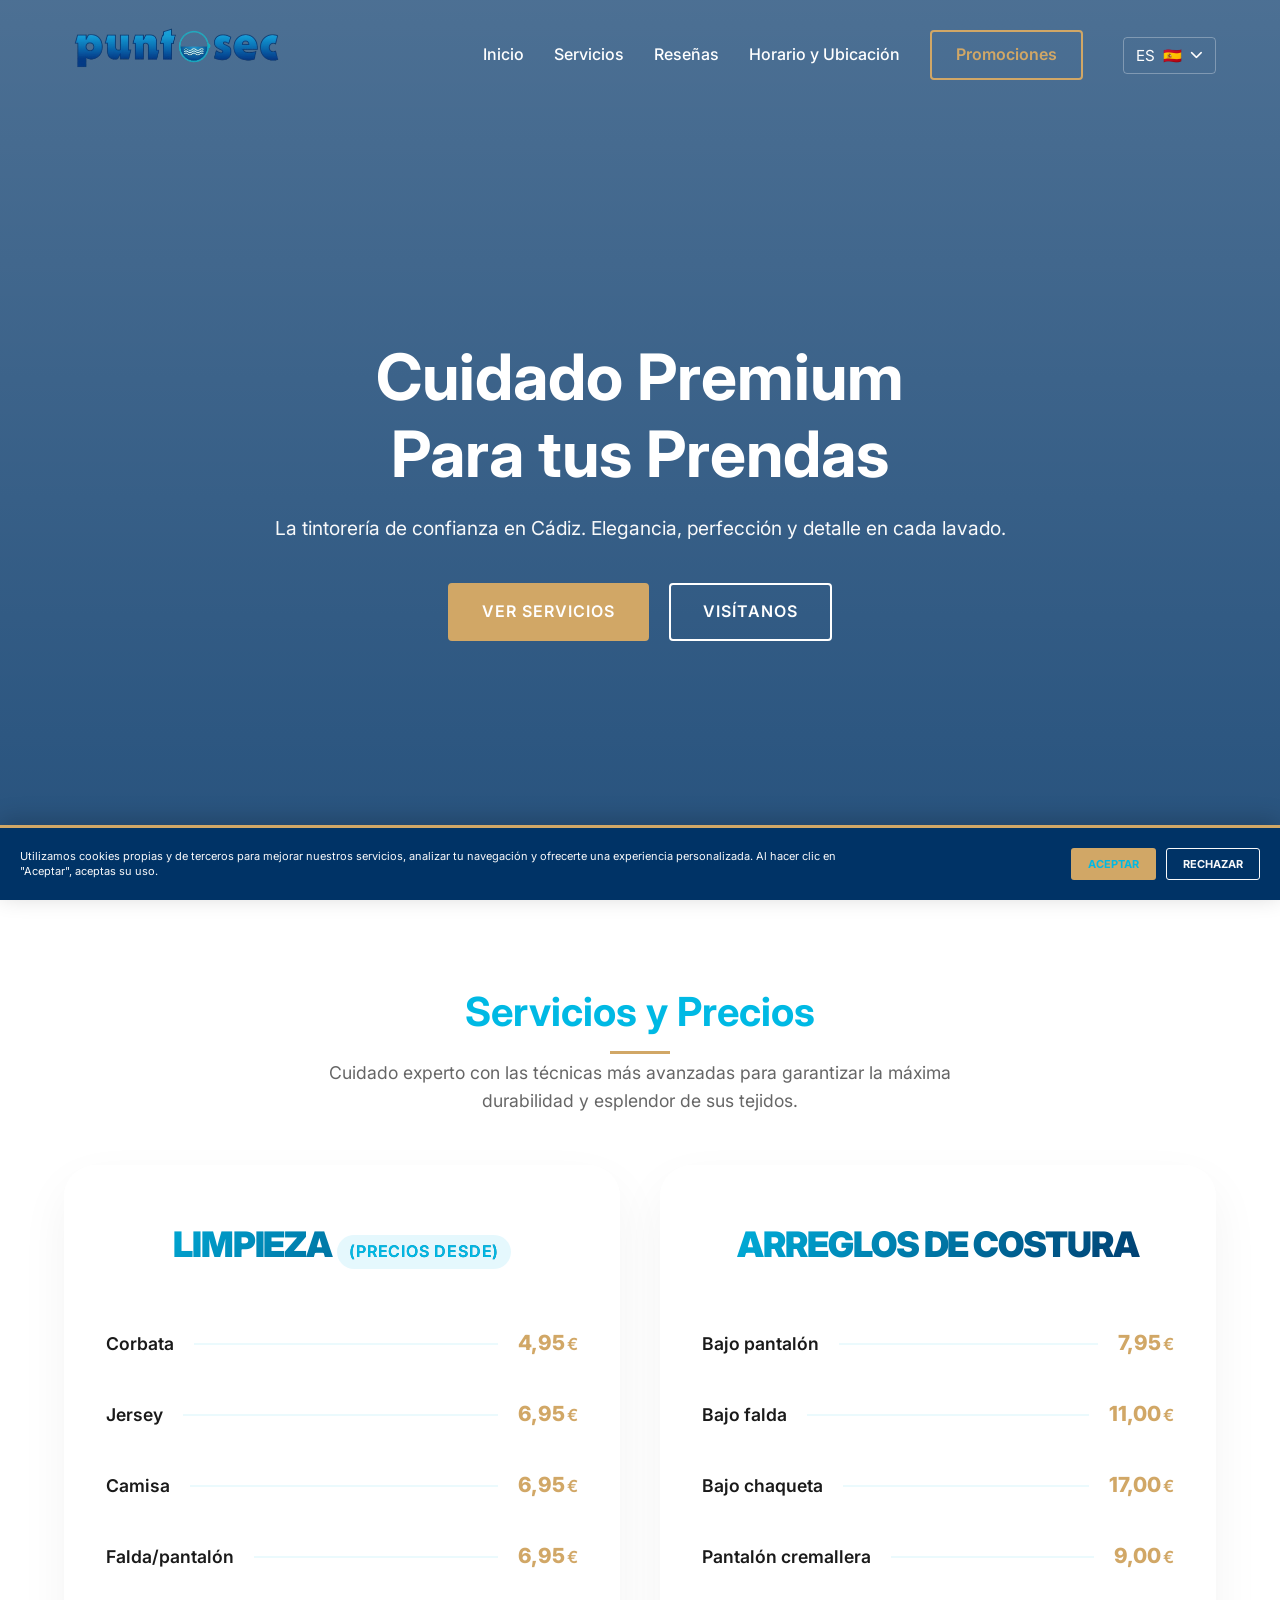
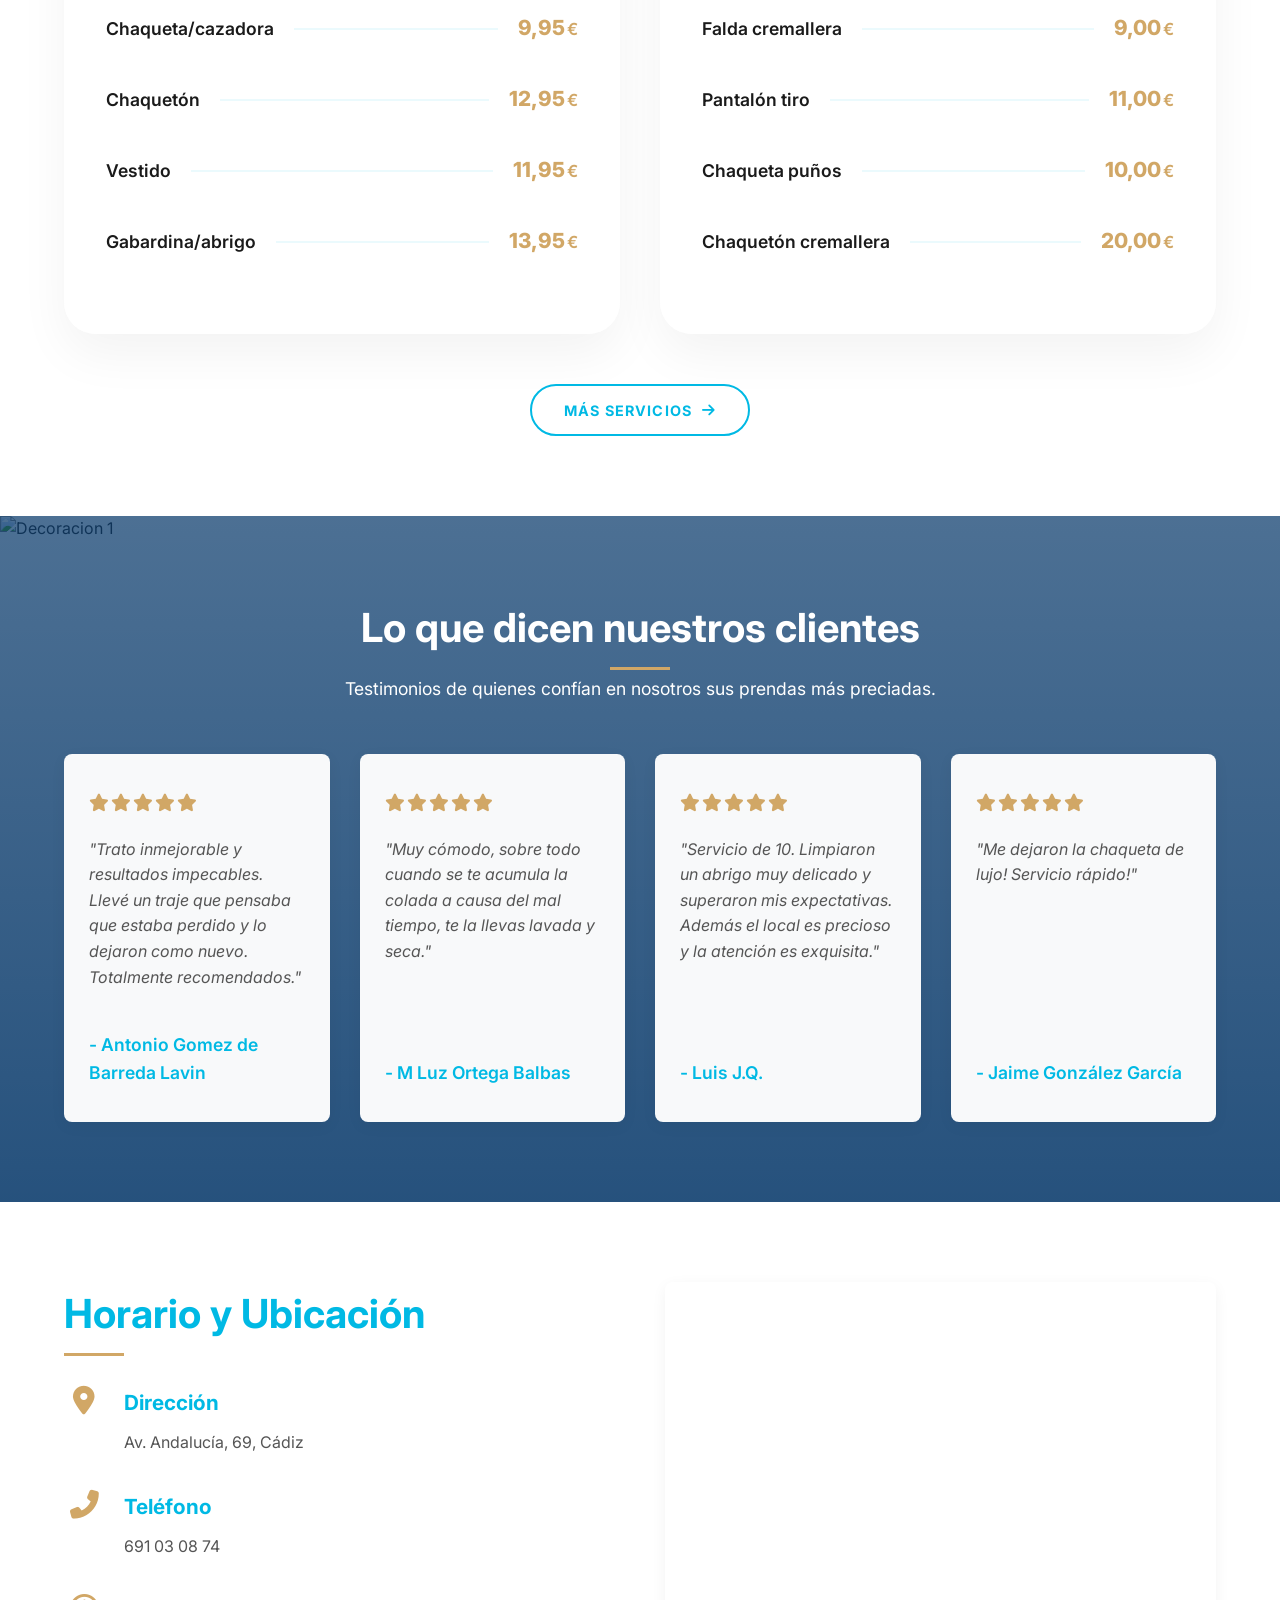
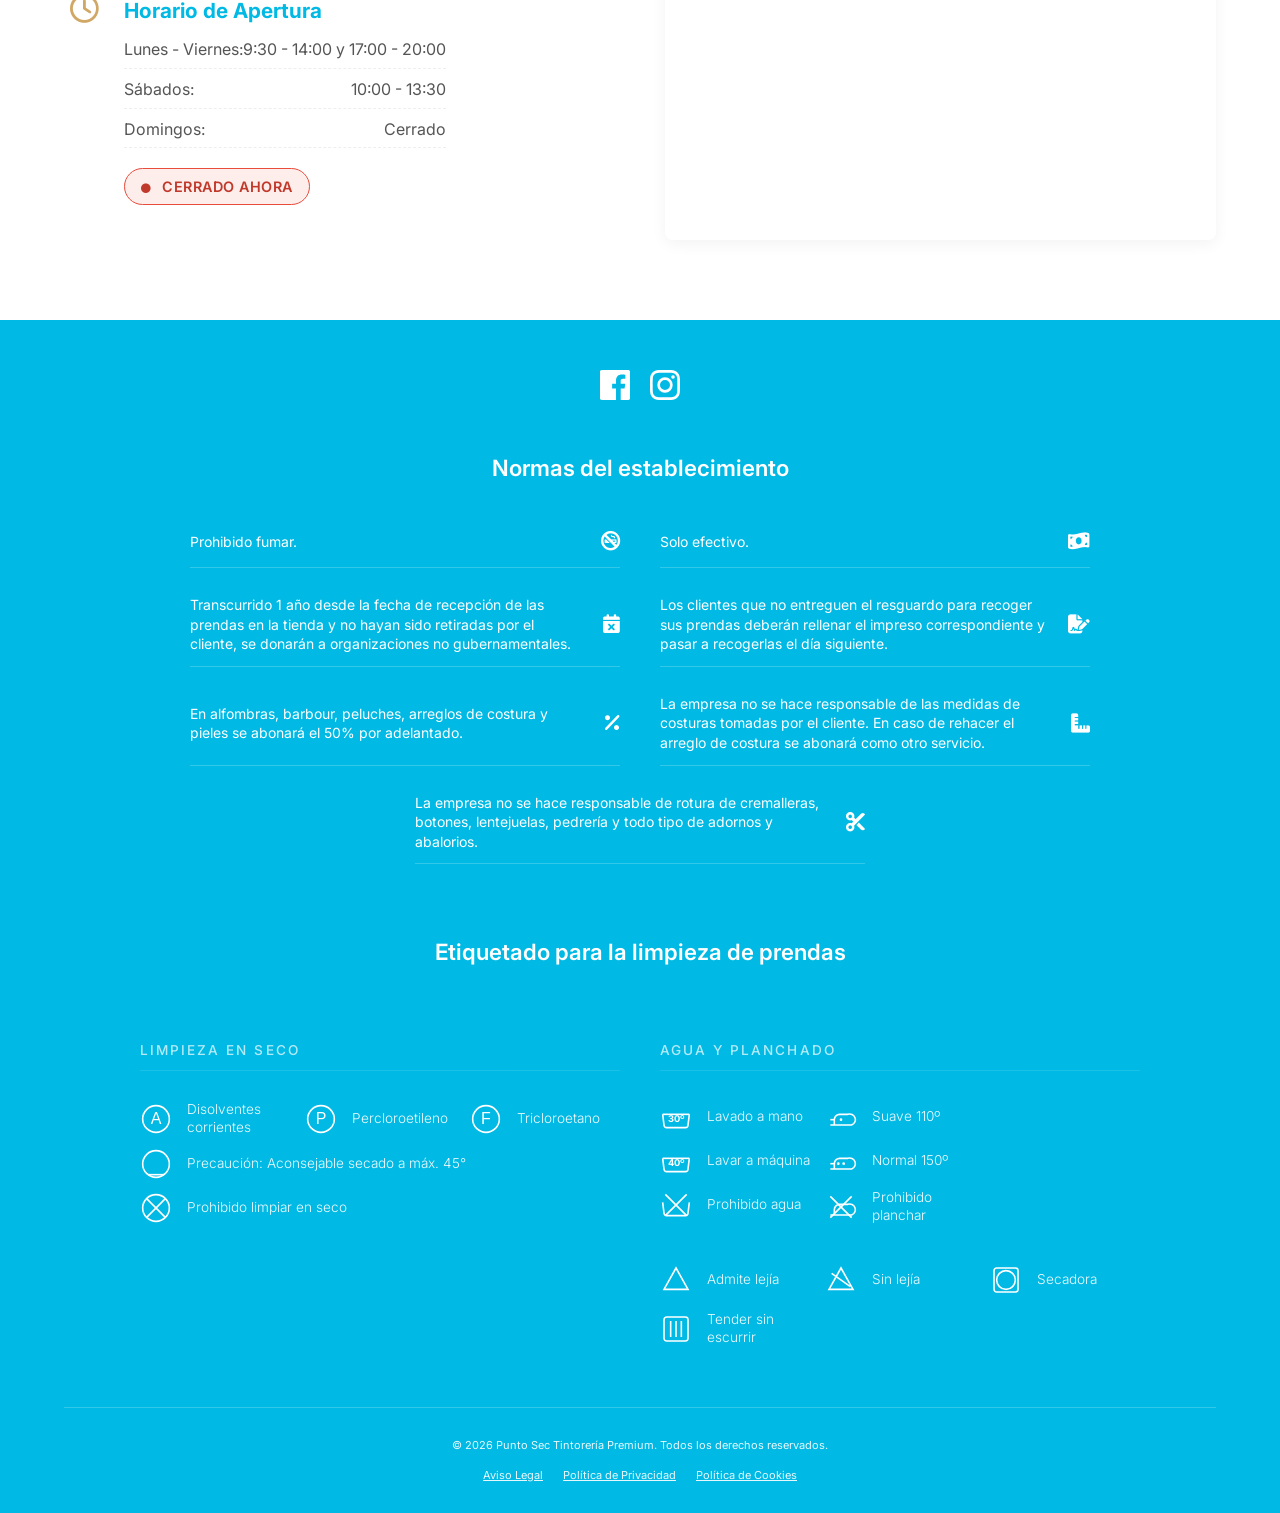
==== commit 6af50965: "Commit de actualizacion de promociones y servicios" ====
--- a/index.html
+++ b/index.html
@@ -297,10 +297,8 @@
                             <i class="fas fa-star"></i><i class="fas fa-star"></i><i class="fas fa-star"></i><i
                                 class="fas fa-star"></i><i class="fas fa-star"></i>
                         </div>
-                        <p class="review-text" data-i18n="review_2_text">"La mejor tintorería de Cádiz sin ninguna duda.
-                            Rapidez, amabilidad y
-                            profesionalidad al máximo nivel. Mis camisas siempre están perfectas."</p>
-                        <h4 class="review-author">- Edu</h4>
+                        <p class="review-text" data-i18n="review_2_text">"Muy cómodo, sobre todo cuando se te acumula la colada a causa del mal tiempo, te la llevas lavada y seca."</p>
+                        <h4 class="review-author">- M Luz Ortega Balbas</h4>
                     </div>
                     <div class="review-card">
                         <div class="review-stars">
@@ -317,10 +315,8 @@
                             <i class="fas fa-star"></i><i class="fas fa-star"></i><i class="fas fa-star"></i><i
                                 class="fas fa-star"></i><i class="fas fa-star"></i>
                         </div>
-                        <p class="review-text" data-i18n="review_4_text">"Fantásticos. Les confié la limpieza de varias
-                            prendas muy delicadas y el
-                            resultado fue espectacular. Tienen un cliente para toda la vida."</p>
-                        <h4 class="review-author">- Rodrigo</h4>
+                        <p class="review-text" data-i18n="review_4_text">"Me dejaron la chaqueta de lujo! Servicio rápido!"</p>
+                        <h4 class="review-author">- Jaime González García</h4>
                     </div>
                 </div>
             </div>
@@ -661,18 +657,34 @@
 
     <!-- Promotional Modal -->
     <div class="promo-modal-overlay" id="promo-modal">
-        <div class="promo-modal-content">
-            <button class="promo-close-btn" id="promo-close-btn" aria-label="Cerrar modal"><i
-                    class="fas fa-times"></i></button>
-            <div class="promo-img-container">
-                <img src="IMG/pomelli_image.png" alt="Pomelli">
-            </div>
-            <div class="promo-info-container">
-                <h2 class="promo-info-title" data-i18n="promo_01_title">No te pierdas nuestras promociones</h2>
-                <p class="promo-info-text" data-i18n="promo_01_text">Descubre descuentos exclusivos en limpieza
-                    artesanal. Dale a tus prendas
-                    premium el cuidado que merecen.</p>
-                <a href="promociones.html" class="promo-btn-dark" data-i18n="promo_modal_btn">Saber más</a>
+        <div class="promo-modal-card">
+            <button class="promo-close-btn" id="promo-close-btn" aria-label="Cerrar modal">
+                <i class="fas fa-times"></i>
+            </button>
+            <!-- Image Panel -->
+            <div class="promo-modal-img-panel">
+                <img src="IMG/promo_tunicas_penitente.png" alt="Promoción Túnica Penitente">
+                <div class="promo-modal-img-overlay"></div>
+                <div class="promo-modal-img-label">
+                    <span>Semana Santa · 2026</span>
+                </div>
+            </div>
+            <!-- Info Panel -->
+            <div class="promo-modal-info-panel">
+                <div class="promo-modal-badge">
+                    <i class="fas fa-star"></i>
+                    <span>Promoción Activa</span>
+                </div>
+                <h2 class="promo-modal-title" data-i18n="promo_05_title">Limpieza y Planchado de Túnica de Penitente</h2>
+                <p class="promo-modal-desc" data-i18n="promo_05_text">Adelántate a la Semana Santa. Servicio completo premium de lavado y planchado artesanal para tu hábito de nazareno (túnica, capa y capirote).</p>
+                <div class="promo-modal-price-box">
+                    <span class="promo-modal-price-label">Precio especial</span>
+                    <span class="promo-modal-price">25€</span>
+                </div>
+                <a href="promociones.html" class="promo-modal-cta" data-i18n="promo_modal_btn">
+                    Aprovechar oferta
+                    <i class="fas fa-arrow-right"></i>
+                </a>
             </div>
         </div>
     </div>
--- a/styles.css
+++ b/styles.css
@@ -1283,21 +1283,23 @@
     }
 }
 
-/* --- PROMOTIONAL MODAL --- */
+/* --- PROMOTIONAL MODAL (Redesign Premium) --- */
+
+/* --- Overlay & entrance animation --- */
 .promo-modal-overlay {
     position: fixed;
-    top: 0;
-    left: 0;
-    width: 100%;
-    height: 100%;
-    background: rgba(0, 0, 0, 0.7);
+    inset: 0;
+    background: rgba(5, 15, 35, 0.72);
+    backdrop-filter: blur(6px);
+    -webkit-backdrop-filter: blur(6px);
     z-index: 9999;
     display: flex;
     justify-content: center;
     align-items: center;
     opacity: 0;
     visibility: hidden;
-    transition: all 0.4s ease-in-out;
+    transition: opacity 0.35s ease, visibility 0.35s ease;
+    padding: 16px;
 }
 
 .promo-modal-overlay.show {
@@ -1305,173 +1307,332 @@
     visibility: visible;
 }
 
-.promo-modal-content {
-    background: #FFFFFF;
+/* --- Main card container --- */
+.promo-modal-card {
+    background: #fff;
     border-radius: 20px;
-    padding: 0;
-    max-width: 850px;
-    width: 90%;
-    margin: auto;
+    max-width: 860px;
+    width: 100%;
+    display: flex;
+    overflow: hidden;
+    min-height: 480px;
     position: relative;
-    box-shadow: 0 25px 50px -12px rgba(0, 0, 0, 0.5);
-    transform: translateY(30px) scale(0.95);
+    box-shadow:
+        0 4px 24px rgba(0, 0, 0, 0.08),
+        0 24px 64px rgba(0, 0, 0, 0.18);
+    transform: translateY(40px) scale(0.97);
     opacity: 0;
-    transition: all 0.5s cubic-bezier(0.175, 0.885, 0.32, 1.275);
-    display: flex;
-    /* Side by side */
-    overflow: hidden;
-    min-height: 450px;
-}
-
-.promo-modal-overlay.show .promo-modal-content {
+    transition: transform 0.48s cubic-bezier(0.22, 1, 0.36, 1), opacity 0.38s ease;
+}
+
+.promo-modal-overlay.show .promo-modal-card {
     transform: translateY(0) scale(1);
     opacity: 1;
 }
 
+/* --- Close button --- */
 .promo-close-btn {
     position: absolute;
-    top: 20px;
-    right: 20px;
-    background: rgba(0, 0, 0, 0.05);
+    top: 16px;
+    right: 16px;
+    z-index: 20;
+    background: rgba(255, 255, 255, 0.92);
     border: none;
-    font-size: 1.5rem;
-    color: #555555;
+    width: 36px;
+    height: 36px;
+    border-radius: 50%;
+    display: flex;
+    align-items: center;
+    justify-content: center;
+    font-size: 0.9rem;
+    color: #4a5568;
     cursor: pointer;
-    line-height: 1;
-    width: 40px;
-    height: 40px;
-    border-radius: 50%;
-    display: flex;
-    justify-content: center;
-    align-items: center;
-    transition: all 0.3s cubic-bezier(0.175, 0.885, 0.32, 1.275);
-    z-index: 10;
+    box-shadow: 0 2px 12px rgba(0, 0, 0, 0.15);
+    transition: background 0.22s ease, color 0.22s ease, transform 0.3s cubic-bezier(0.34, 1.56, 0.64, 1);
 }
 
 .promo-close-btn:hover {
-    color: #FFFFFF;
-    background: #ff4d4d;
+    background: #e53e3e;
+    color: #fff;
     transform: rotate(90deg) scale(1.1);
-}
-
-.promo-img-container {
+    box-shadow: 0 4px 16px rgba(229, 62, 62, 0.35);
+}
+
+/* --- Image panel (left) --- */
+.promo-modal-img-panel {
     flex: 1;
     position: relative;
     min-height: 100%;
-}
-
-.promo-img-container img {
+    overflow: hidden;
+}
+
+.promo-modal-img-panel img {
     position: absolute;
-    top: 0;
-    left: 0;
+    inset: 0;
     width: 100%;
     height: 100%;
     object-fit: cover;
     display: block;
-}
-
-.promo-info-container {
-    flex: 1.2;
-    padding: 60px 40px;
+    transition: transform 0.6s ease;
+}
+
+.promo-modal-card:hover .promo-modal-img-panel img {
+    transform: scale(1.04);
+}
+
+.promo-modal-img-overlay {
+    position: absolute;
+    inset: 0;
+    background: linear-gradient(
+        to top,
+        rgba(5, 15, 35, 0.55) 0%,
+        rgba(5, 15, 35, 0.1) 50%,
+        transparent 100%
+    );
+    z-index: 1;
+}
+
+.promo-modal-img-label {
+    position: absolute;
+    bottom: 18px;
+    left: 18px;
+    z-index: 2;
+    background: rgba(255, 255, 255, 0.12);
+    border: 1px solid rgba(255, 255, 255, 0.3);
+    backdrop-filter: blur(8px);
+    color: #fff;
+    font-size: 0.72rem;
+    font-weight: 600;
+    letter-spacing: 0.12em;
+    text-transform: uppercase;
+    padding: 6px 14px;
+    border-radius: 30px;
+}
+
+/* --- Info panel (right) --- */
+.promo-modal-info-panel {
+    flex: 1.15;
     display: flex;
     flex-direction: column;
     justify-content: center;
-    align-items: flex-start;
-    text-align: left;
-    background: #ffffff;
-}
-
-.promo-info-title {
+    padding: 52px 44px;
+    background: #fff;
+    position: relative;
+    overflow: hidden;
+}
+
+/* Subtle decorative accent circle */
+.promo-modal-info-panel::after {
+    content: '';
+    position: absolute;
+    top: -60px;
+    right: -60px;
+    width: 200px;
+    height: 200px;
+    border-radius: 50%;
+    background: radial-gradient(circle, rgba(0, 176, 232, 0.07) 0%, transparent 70%);
+    pointer-events: none;
+}
+
+
+
+/* --- Badge --- */
+.promo-modal-badge {
+    display: inline-flex;
+    align-items: center;
+    gap: 7px;
+    background: linear-gradient(135deg, #00b4e8, #0083b8);
+    color: #fff;
+    font-size: 0.72rem;
+    font-weight: 700;
+    text-transform: uppercase;
+    letter-spacing: 0.1em;
+    padding: 6px 14px;
+    border-radius: 30px;
+    margin-bottom: 22px;
+    box-shadow: 0 4px 12px rgba(0, 180, 232, 0.3);
+    width: fit-content;
+}
+
+.promo-modal-badge i {
+    font-size: 0.68rem;
+    opacity: 0.9;
+}
+
+/* --- Title --- */
+.promo-modal-title {
     font-family: var(--font-heading);
+    font-size: clamp(1.55rem, 3.5vw, 2.05rem);
+    font-weight: 800;
+    color: #0f172a;
+    line-height: 1.2;
+    margin-bottom: 16px;
+    letter-spacing: -0.02em;
+}
+
+/* --- Description --- */
+.promo-modal-desc {
+    font-size: 0.97rem;
+    color: #64748b;
+    line-height: 1.65;
+    margin-bottom: 28px;
+}
+
+/* --- Price box --- */
+.promo-modal-price-box {
+    display: flex;
+    align-items: center;
+    gap: 14px;
+    background: linear-gradient(135deg, #f0fdf4, #ecfdf5);
+    border: 1.5px solid #86efac;
+    border-radius: 14px;
+    padding: 14px 22px;
+    margin-bottom: 28px;
+    width: fit-content;
+}
+
+.promo-modal-price-label {
+    font-size: 0.78rem;
+    font-weight: 600;
+    text-transform: uppercase;
+    letter-spacing: 0.08em;
+    color: #16a34a;
+}
+
+.promo-modal-price {
+    font-size: 2rem;
+    font-weight: 900;
+    color: #15803d;
+    letter-spacing: -0.03em;
+    line-height: 1;
+}
+
+/* --- CTA Button --- */
+@keyframes promo-cta-pulse {
+    0%   { box-shadow: 0 4px 20px rgba(15, 23, 42, 0.25), 0 0 0 0 rgba(26, 86, 219, 0.55); }
+    60%  { box-shadow: 0 4px 20px rgba(15, 23, 42, 0.25), 0 0 0 10px rgba(26, 86, 219, 0); }
+    100% { box-shadow: 0 4px 20px rgba(15, 23, 42, 0.25), 0 0 0 0 rgba(26, 86, 219, 0); }
+}
+
+.promo-modal-cta {
+    display: inline-flex;
+    align-items: center;
+    gap: 10px;
+    background: linear-gradient(135deg, #0f172a, #1e3a5f);
+    color: #fff;
+    font-size: 0.9rem;
     font-weight: 700;
-    font-size: 2.4rem;
-    color: var(--color-navy);
-    margin-bottom: 20px;
-    line-height: 1.2;
-}
-
-.promo-info-text {
-    font-size: 1.15rem;
-    color: #666;
-    margin-bottom: 35px;
-    line-height: 1.6;
-}
-
-.promo-btn-dark {
-    display: inline-block;
-    background-color: var(--color-navy);
-    color: #FFFFFF;
-    font-family: var(--font-body);
-    font-weight: 600;
-    font-size: 1rem;
     text-transform: uppercase;
-    letter-spacing: 1px;
-    padding: 14px 32px;
-    border-radius: 8px;
-    transition: all 0.3s cubic-bezier(0.175, 0.885, 0.32, 1.275);
+    letter-spacing: 0.08em;
+    padding: 15px 30px;
+    border-radius: 10px;
     border: none;
     cursor: pointer;
-}
-
-.promo-btn-dark:hover {
-    transform: translateY(-4px) scale(1.02);
-    box-shadow: 0 8px 15px rgba(0, 176, 232, 0.3);
-    color: #FFFFFF;
-}
-
-@media (max-width: 768px) {
-    .promo-modal-content {
+    text-decoration: none;
+    transition: box-shadow 0.3s ease;
+    box-shadow: 0 4px 20px rgba(15, 23, 42, 0.25);
+    position: relative;
+    overflow: hidden;
+    width: fit-content;
+    animation: promo-cta-pulse 2.2s ease-out infinite;
+}
+
+/* Shimmer sweep on hover */
+.promo-modal-cta::before {
+    content: '';
+    position: absolute;
+    top: 0;
+    left: -75%;
+    width: 50%;
+    height: 100%;
+    background: linear-gradient(120deg, transparent, rgba(255,255,255,0.22), transparent);
+    transform: skewX(-20deg);
+    transition: left 0.55s ease;
+    pointer-events: none;
+}
+
+.promo-modal-cta:hover::before {
+    left: 130%;
+}
+
+.promo-modal-cta:hover {
+    animation: none;
+    box-shadow: 0 0 0 3px rgba(26, 86, 219, 0.45), 0 8px 28px rgba(15, 23, 42, 0.35);
+    color: #fff;
+}
+
+.promo-modal-cta i {
+    position: relative;
+    z-index: 1;
+    font-size: 0.85rem;
+    transition: transform 0.25s ease;
+}
+
+.promo-modal-cta:hover i {
+    transform: translateX(4px);
+}
+
+/* --- Responsive: mobile stacked layout --- */
+@media (max-width: 700px) {
+    .promo-modal-overlay {
+        align-items: flex-end;
+        padding: 0;
+    }
+
+    .promo-modal-card {
         flex-direction: column;
-        max-height: 90vh;
-        width: 95%;
+        border-radius: 20px 20px 0 0;
+        max-height: 92vh;
         overflow-y: auto;
         min-height: auto;
-    }
-
-    .promo-img-container {
-        min-height: 200px;
+        transform: translateY(100%);
+    }
+
+    .promo-modal-overlay.show .promo-modal-card {
+        transform: translateY(0);
+    }
+
+    .promo-modal-img-panel {
+        flex: none;
+        min-height: 220px;
         width: 100%;
+    }
+
+    .promo-modal-info-panel {
         flex: none;
-    }
-
-    .promo-img-container img {
-        position: absolute;
-        height: 100%;
-    }
-
-    .promo-info-container {
-        padding: 30px 20px;
-        flex: none;
+        padding: 36px 24px 32px;
+    }
+
+    .promo-modal-price-box {
         width: 100%;
+        justify-content: center;
+    }
+
+    .promo-modal-cta {
+        width: 100%;
+        justify-content: center;
+    }
+
+    .promo-modal-badge {
+        margin: 0 auto 18px;
+    }
+
+    .promo-modal-title {
         text-align: center;
-        align-items: center;
-    }
-
-    .promo-info-title {
-        font-size: 1.6rem;
-        margin-bottom: 15px;
-    }
-
-    .promo-info-text {
-        font-size: 1rem;
-        margin-bottom: 25px;
-    }
-
-    .promo-close-btn {
-        top: 10px;
-        right: 10px;
-        background: rgba(255, 255, 255, 0.9);
-        box-shadow: 0 2px 10px rgba(0, 0, 0, 0.1);
+    }
+
+    .promo-modal-desc {
+        text-align: center;
     }
 }
 
 @media (max-width: 480px) {
-    .promo-info-title {
-        font-size: 1.4rem;
-    }
-
-    .promo-img-container {
-        min-height: 160px;
+    .promo-modal-img-panel {
+        min-height: 180px;
+    }
+
+    .promo-modal-info-panel {
+        padding: 28px 20px 24px;
     }
 }
 
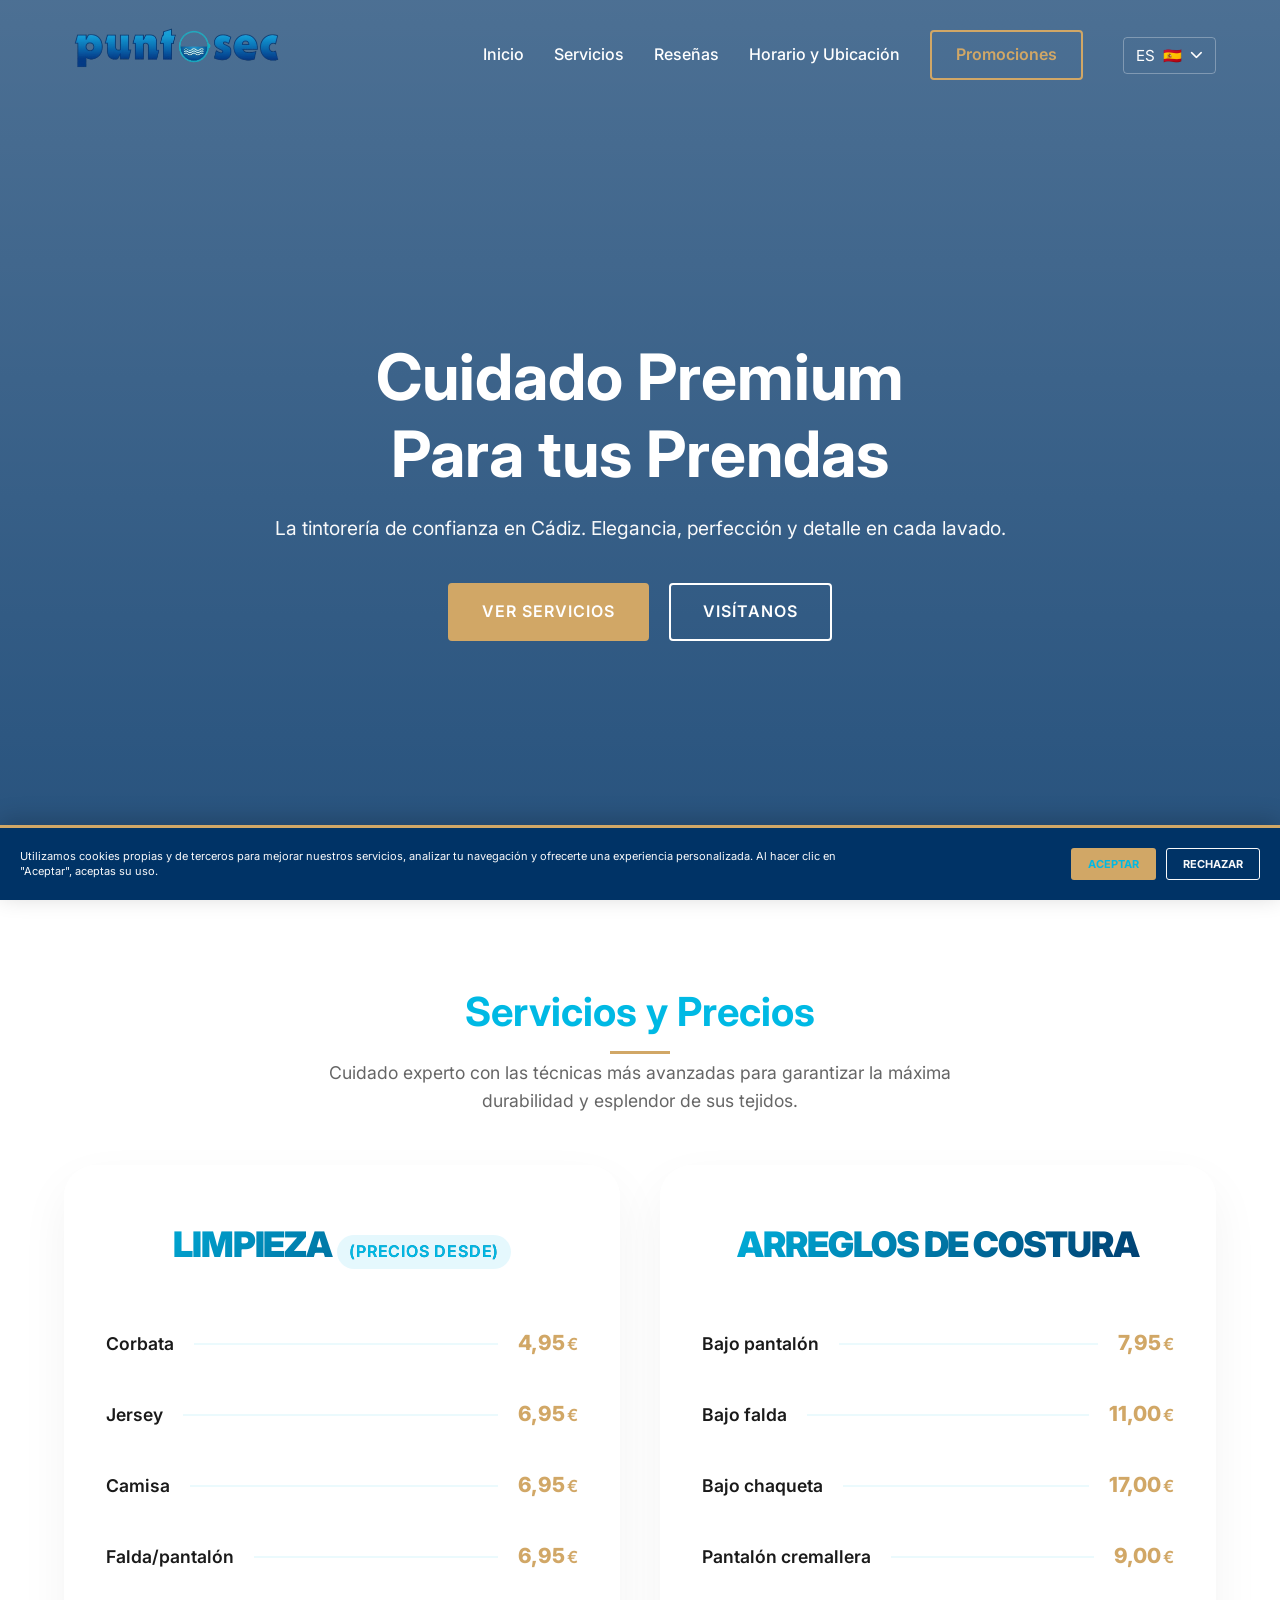
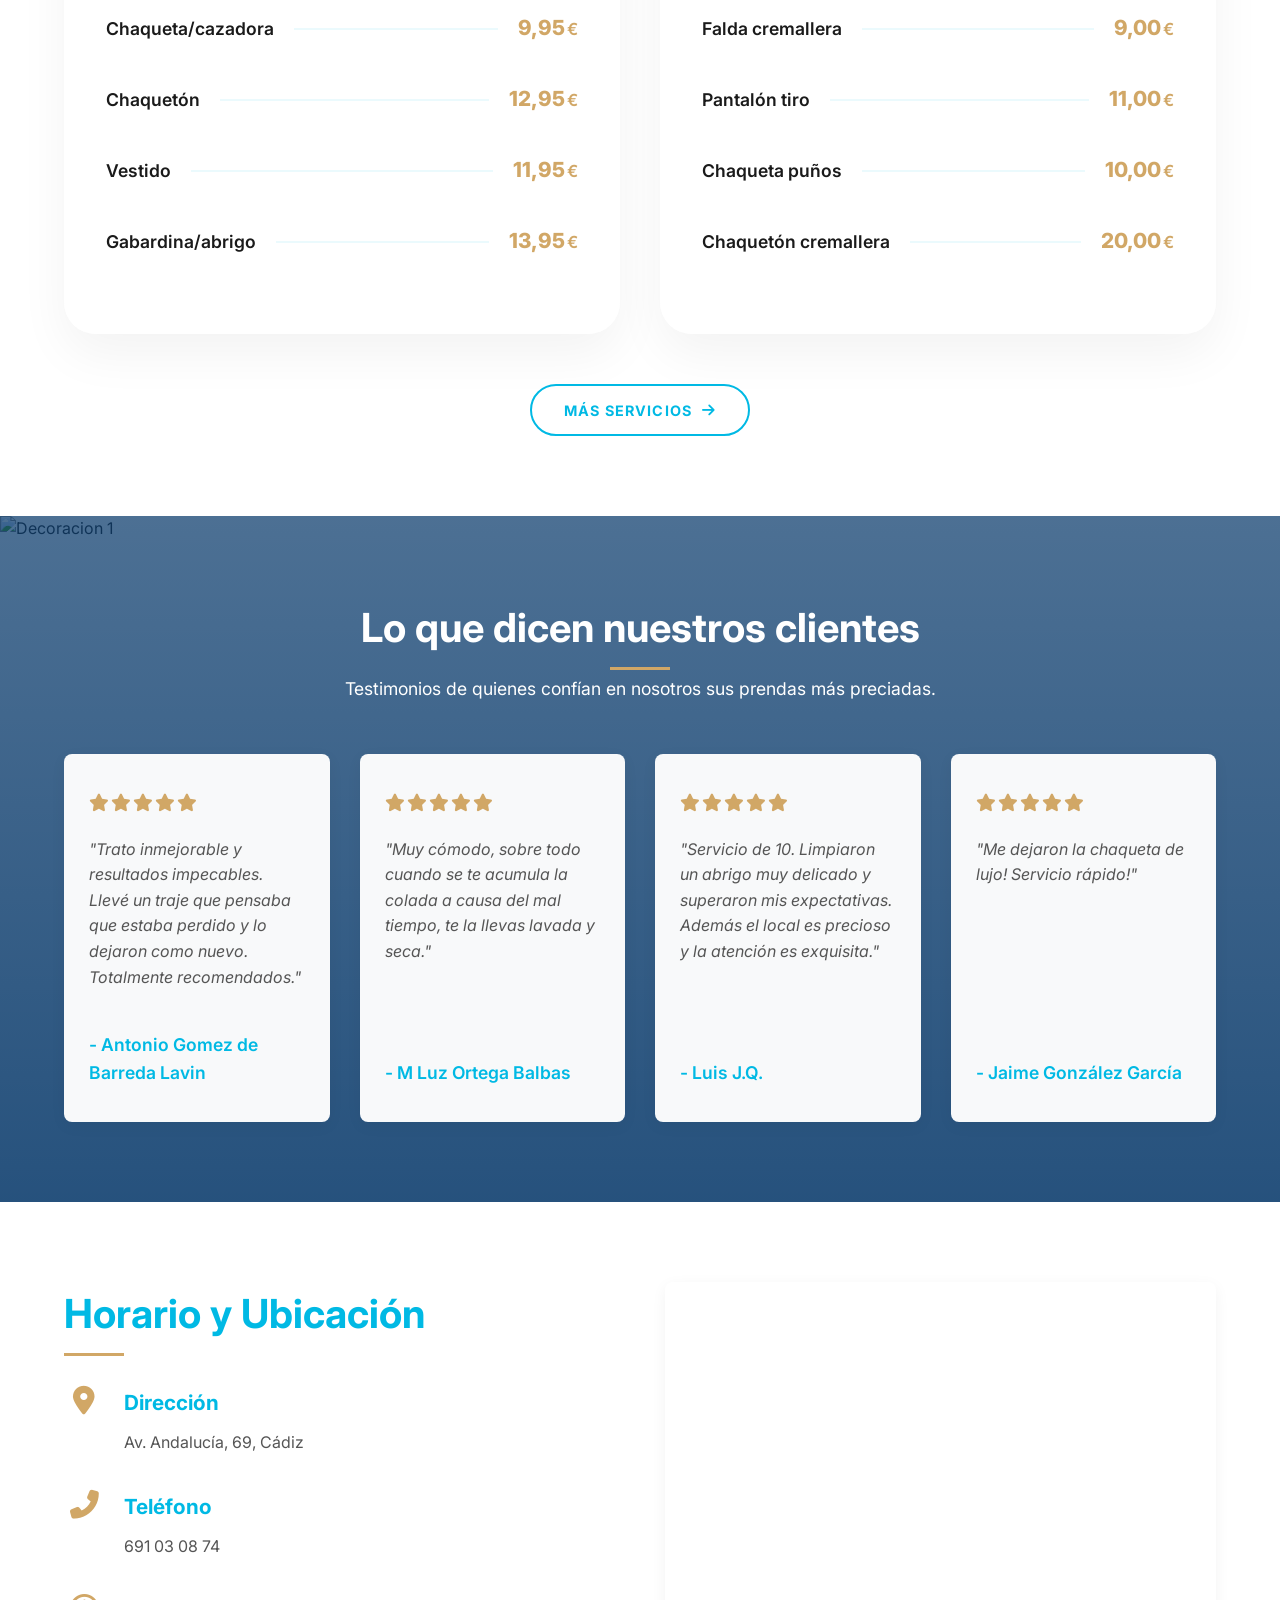
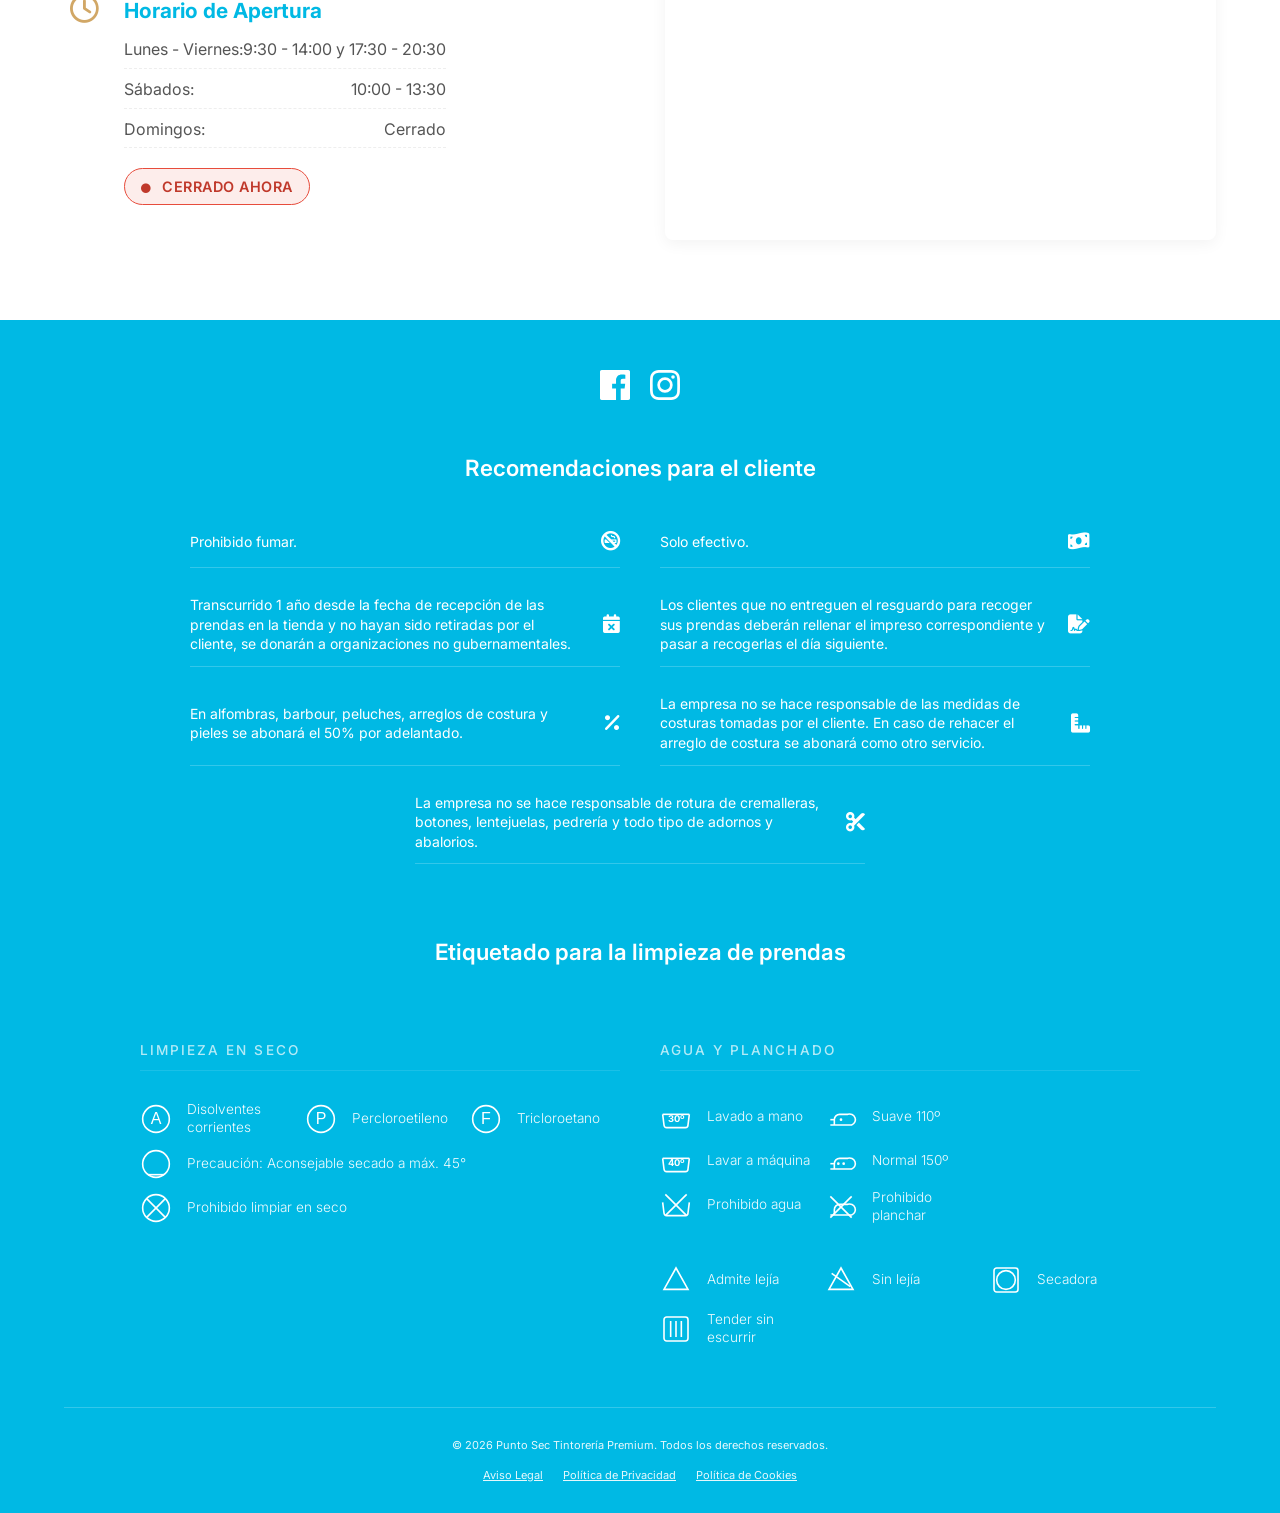
==== commit 69b4a0c1: "actualozacion semana santa" ====
--- a/index.html
+++ b/index.html
@@ -349,8 +349,8 @@
                         <div class="info-text">
                             <h3 data-i18n="location_hours_title">Horario de Apertura</h3>
                             <ul class="hours-list">
-                                <li><span data-i18n="hours_weekdays">Lunes - Viernes:</span> <span>9:30 - 14:00 y 17:00
-                                        - 20:00</span></li>
+                                <li><span data-i18n="hours_weekdays">Lunes - Viernes:</span> <span>9:30 - 14:00 y 17:30
+                                        - 20:30</span></li>
                                 <li><span data-i18n="hours_saturday">Sábados:</span> <span>10:00 - 13:30</span></li>
                                 <li><span data-i18n="hours_sunday">Domingos:</span> <span
                                         data-i18n="hours_closed">Cerrado</span></li>
@@ -398,7 +398,7 @@
 
             <!-- 3.2 Recomendaciones -->
             <div class="footer-recommendations">
-                <h3 data-i18n="footer_rules_title">Normas del establecimiento</h3>
+                <h3 data-i18n="footer_rules_title">Recomendaciones para el cliente</h3>
                 <div class="recom-list">
                     <div class="recom-item">
                         <div class="recom-text" data-i18n="recom_smoking">Prohibido fumar.</div>
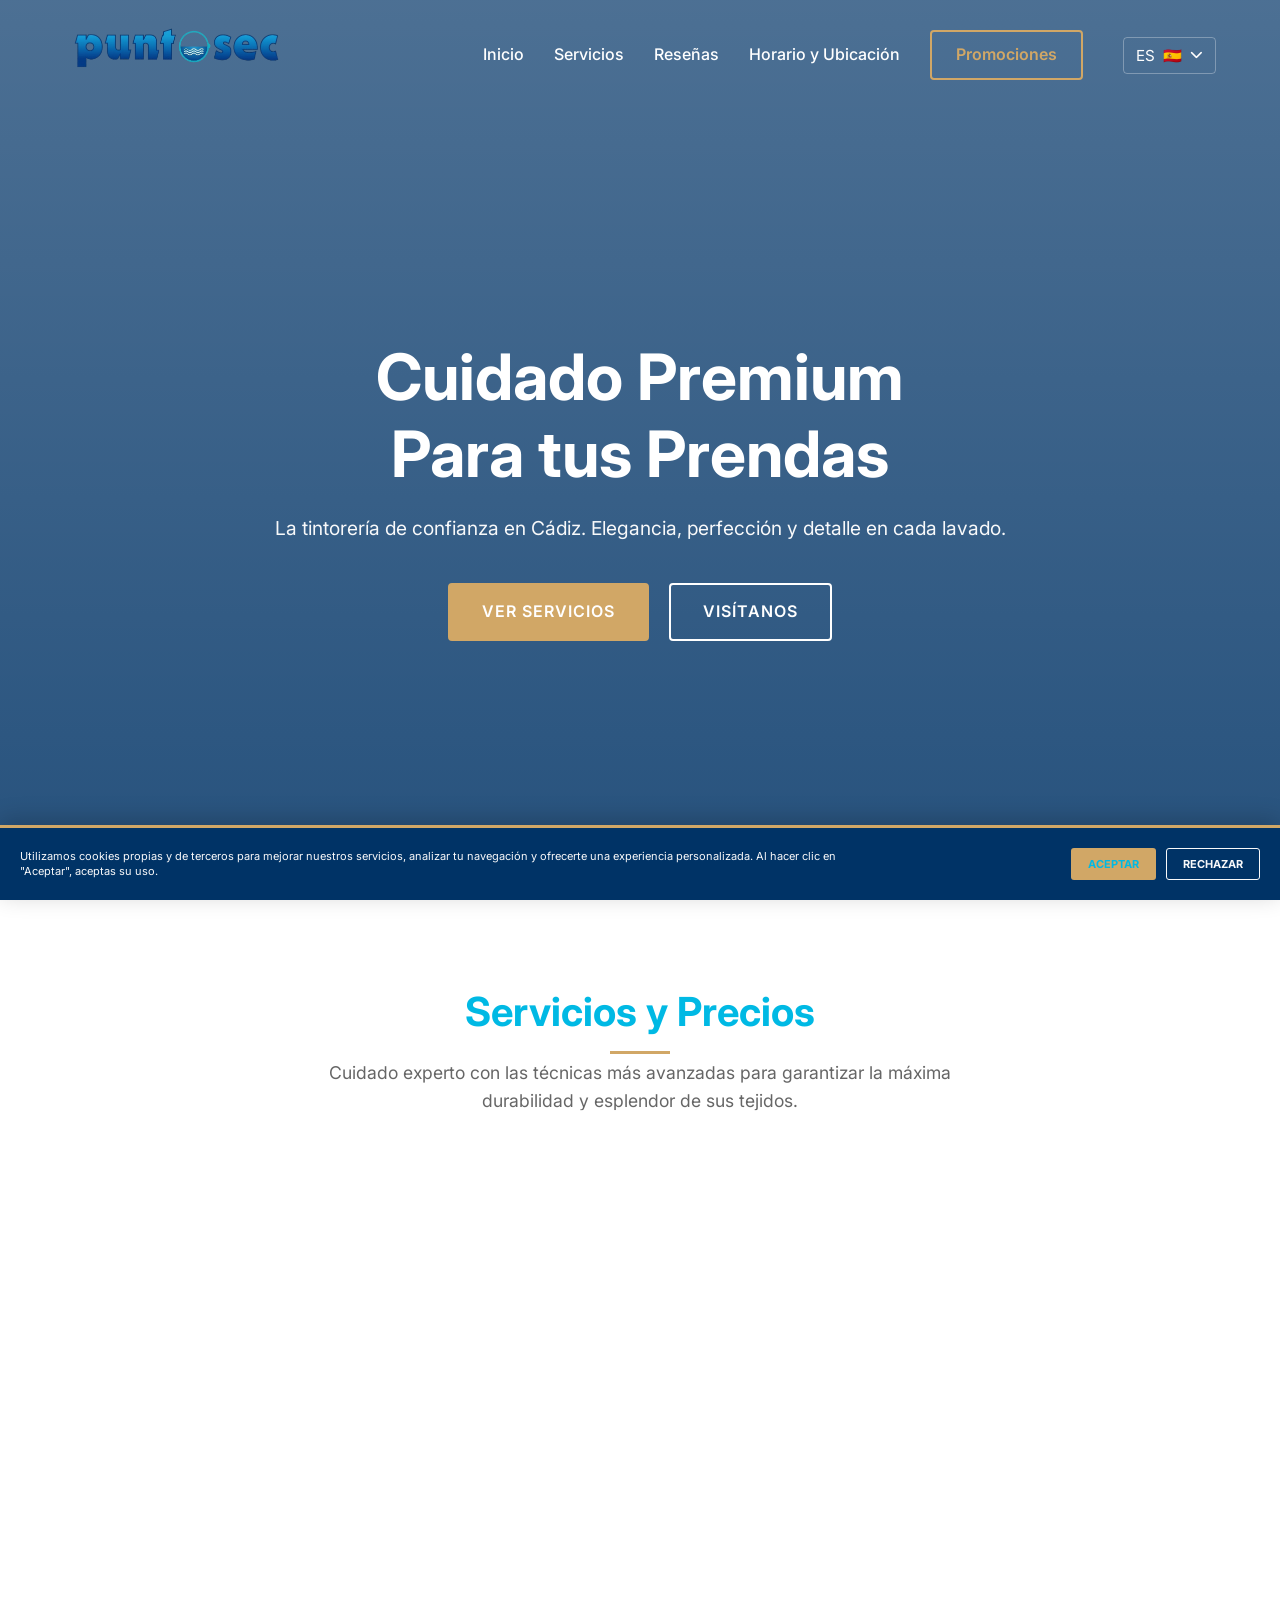
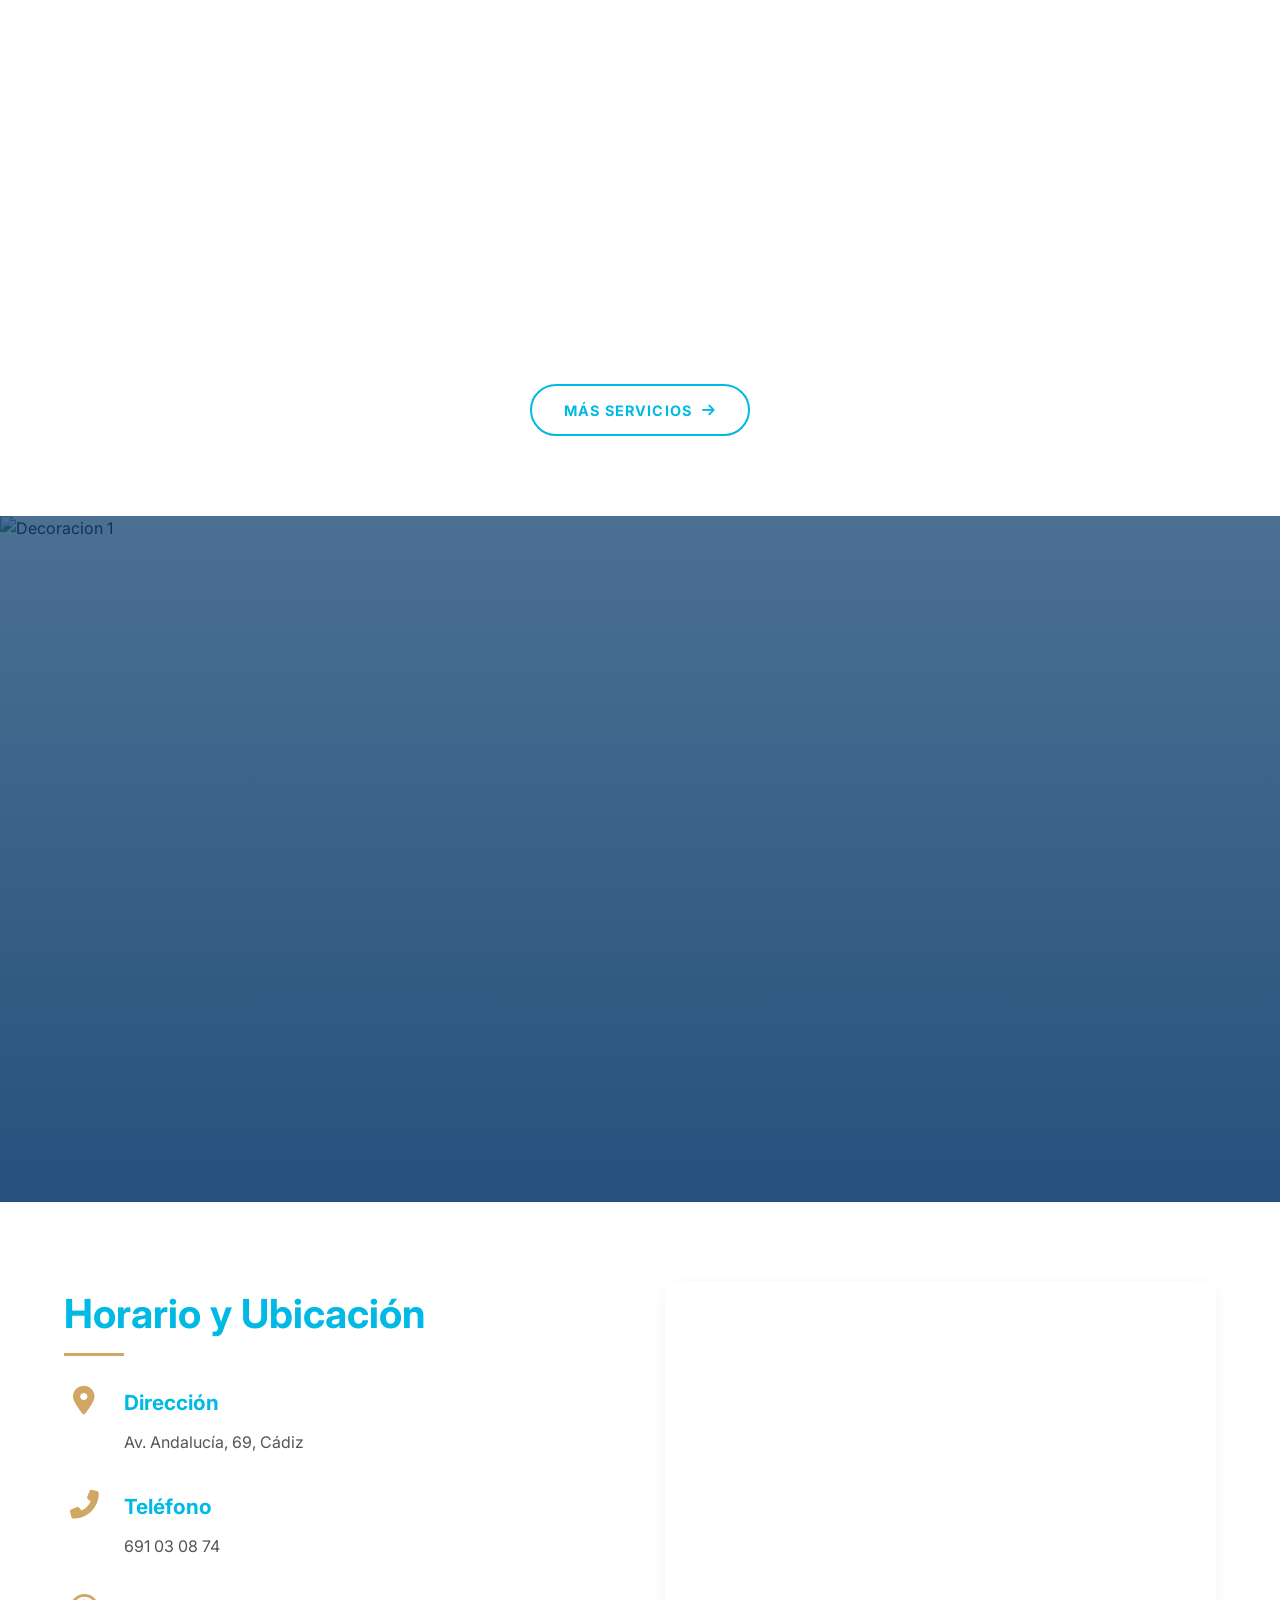
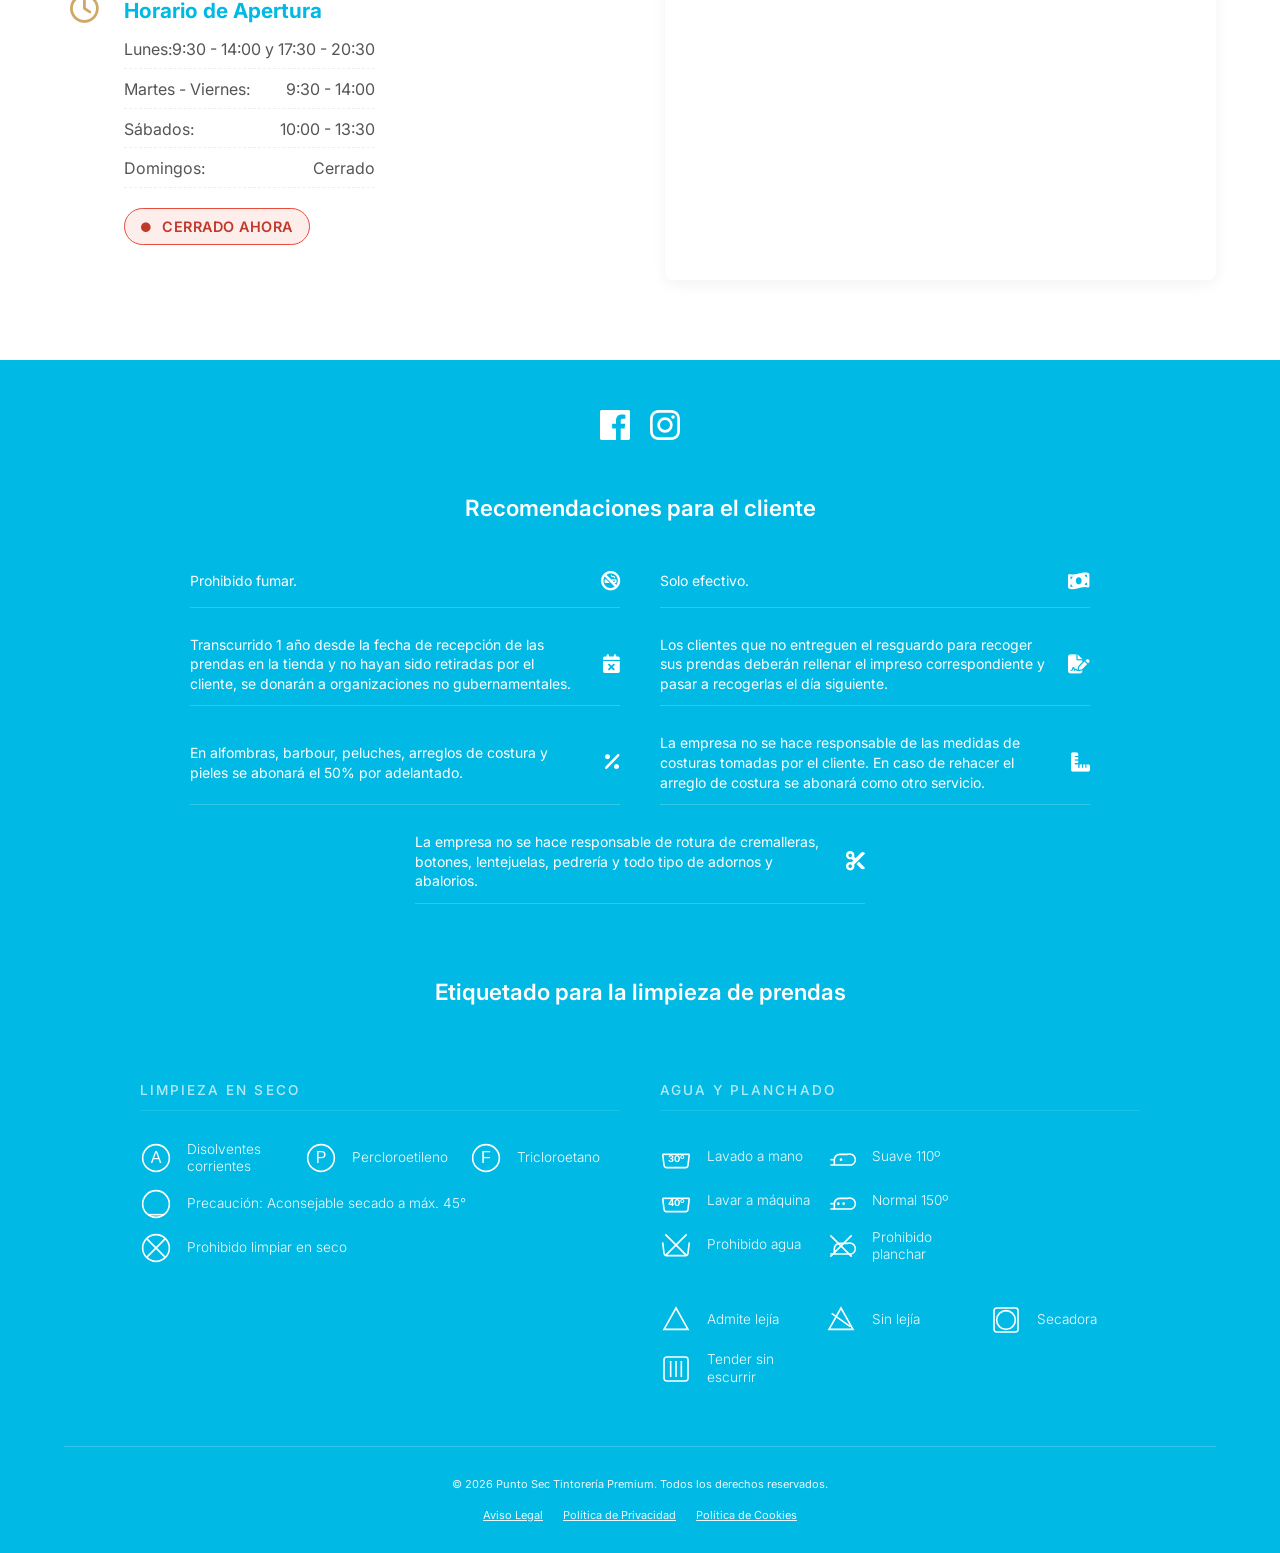
==== commit d463f7b7: "Actualizar horario de apertura" ====
--- a/index.html
+++ b/index.html
@@ -349,8 +349,8 @@
                         <div class="info-text">
                             <h3 data-i18n="location_hours_title">Horario de Apertura</h3>
                             <ul class="hours-list">
-                                <li><span data-i18n="hours_weekdays">Lunes - Viernes:</span> <span>9:30 - 14:00 y 17:30
-                                        - 20:30</span></li>
+                                <li><span data-i18n="hours_monday">Lunes:</span> <span>9:30 - 14:00 y 17:30 - 20:30</span></li>
+                                <li><span data-i18n="hours_tuesday_friday">Martes - Viernes:</span> <span>9:30 - 14:00</span></li>
                                 <li><span data-i18n="hours_saturday">Sábados:</span> <span>10:00 - 13:30</span></li>
                                 <li><span data-i18n="hours_sunday">Domingos:</span> <span
                                         data-i18n="hours_closed">Cerrado</span></li>
@@ -663,26 +663,19 @@
             </button>
             <!-- Image Panel -->
             <div class="promo-modal-img-panel">
-                <img src="IMG/promo_tunicas_penitente.png" alt="Promoción Túnica Penitente">
+                <img src="IMG/pomelli_image.png" alt="Promociones Punto Sec">
                 <div class="promo-modal-img-overlay"></div>
-                <div class="promo-modal-img-label">
-                    <span>Semana Santa · 2026</span>
-                </div>
             </div>
             <!-- Info Panel -->
             <div class="promo-modal-info-panel">
                 <div class="promo-modal-badge">
                     <i class="fas fa-star"></i>
-                    <span>Promoción Activa</span>
-                </div>
-                <h2 class="promo-modal-title" data-i18n="promo_05_title">Limpieza y Planchado de Túnica de Penitente</h2>
-                <p class="promo-modal-desc" data-i18n="promo_05_text">Adelántate a la Semana Santa. Servicio completo premium de lavado y planchado artesanal para tu hábito de nazareno (túnica, capa y capirote).</p>
-                <div class="promo-modal-price-box">
-                    <span class="promo-modal-price-label">Precio especial</span>
-                    <span class="promo-modal-price">25€</span>
-                </div>
+                    <span data-i18n="promo_modal_title">PROMOCIÓN</span>
+                </div>
+                <h2 class="promo-modal-title">¡No te pierdas nuestras promociones!</h2>
+                <p class="promo-modal-desc">Descubre las ofertas exclusivas que tenemos preparadas para ti. Calidad premium al mejor precio.</p>
                 <a href="promociones.html" class="promo-modal-cta" data-i18n="promo_modal_btn">
-                    Aprovechar oferta
+                    Saber más
                     <i class="fas fa-arrow-right"></i>
                 </a>
             </div>
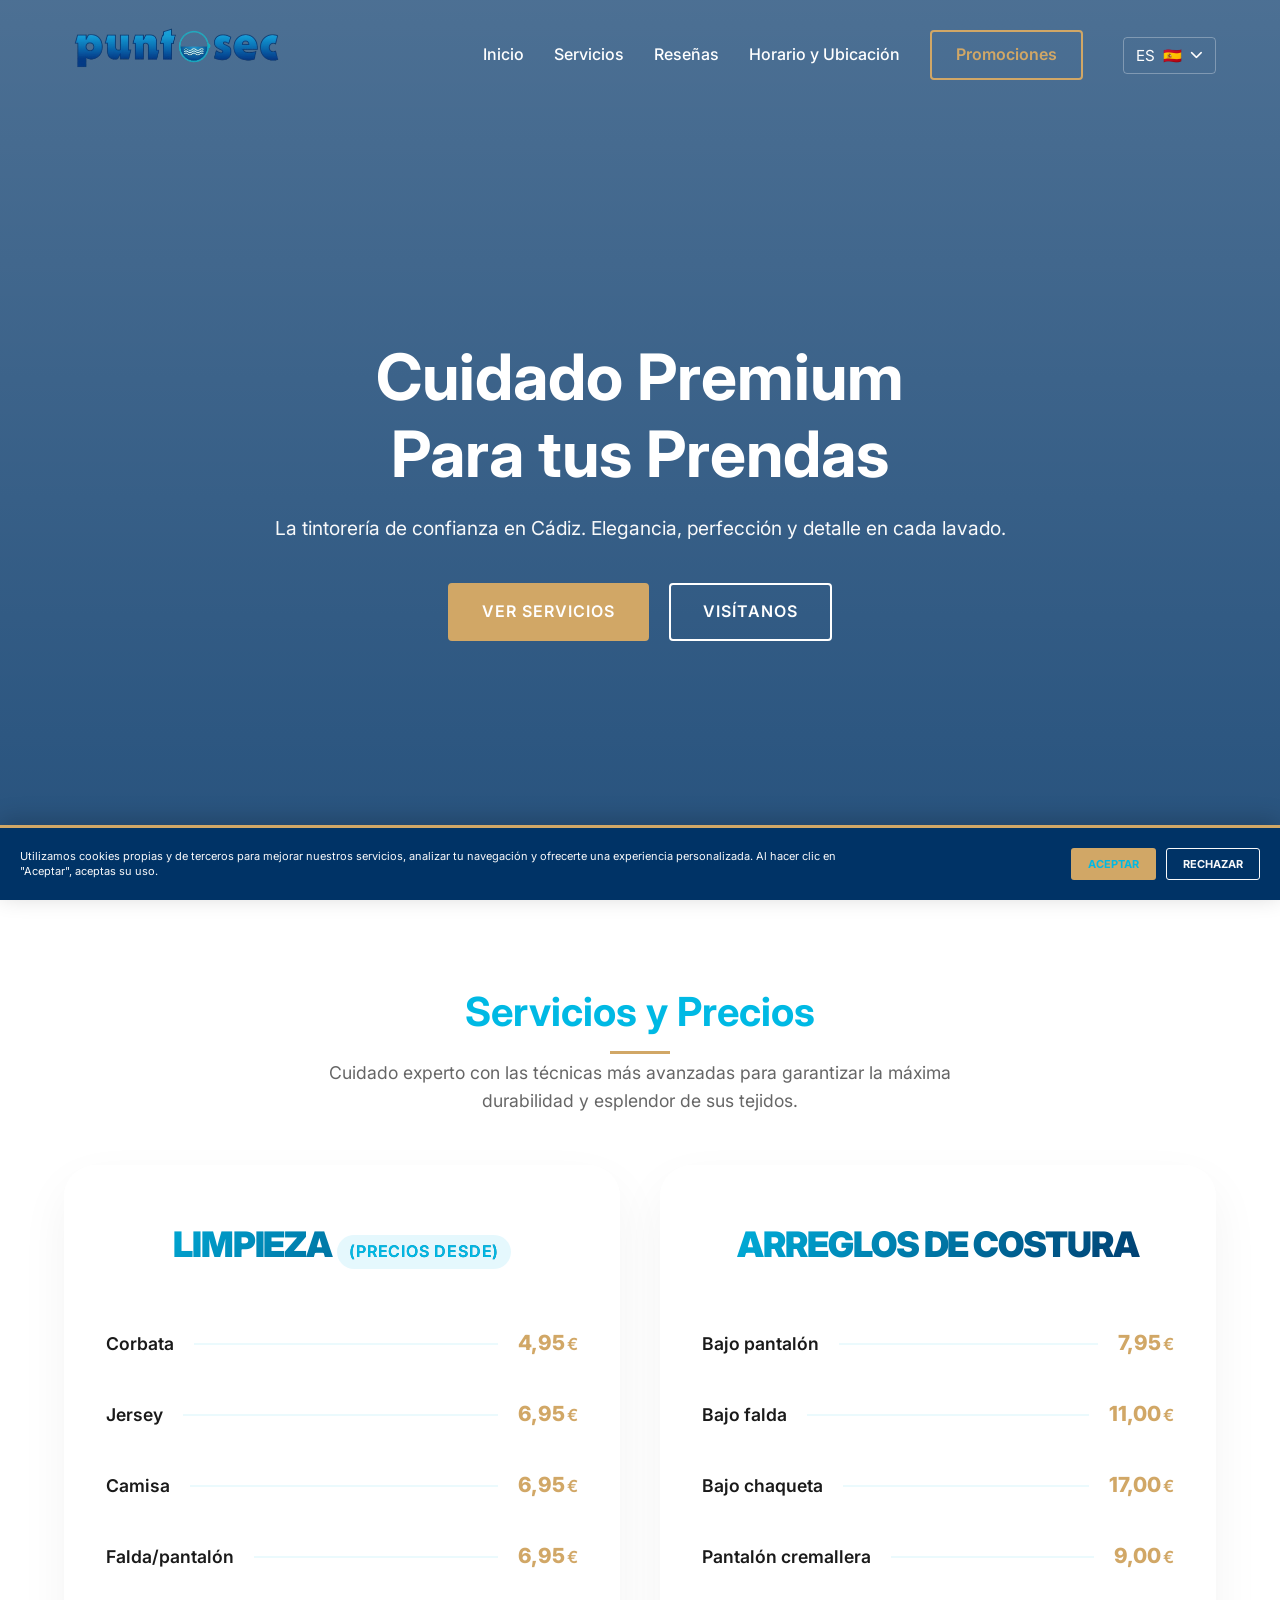
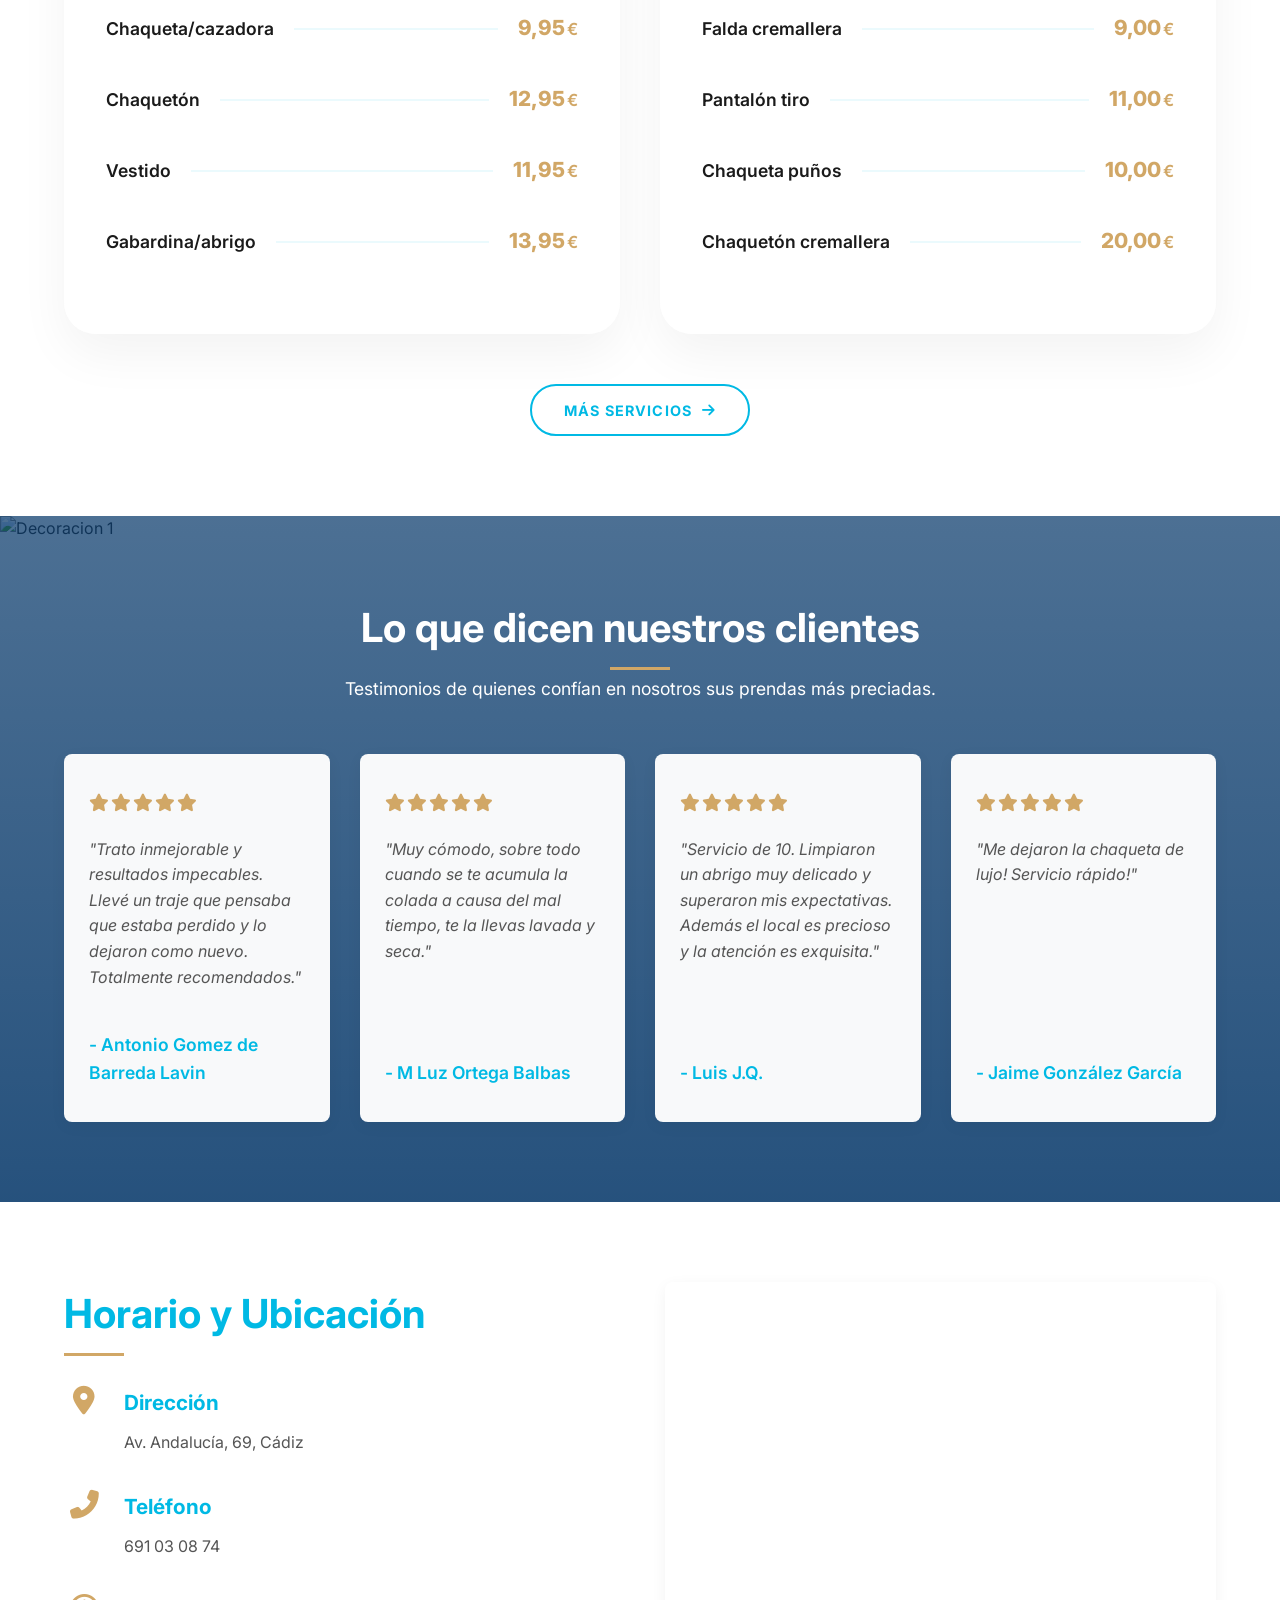
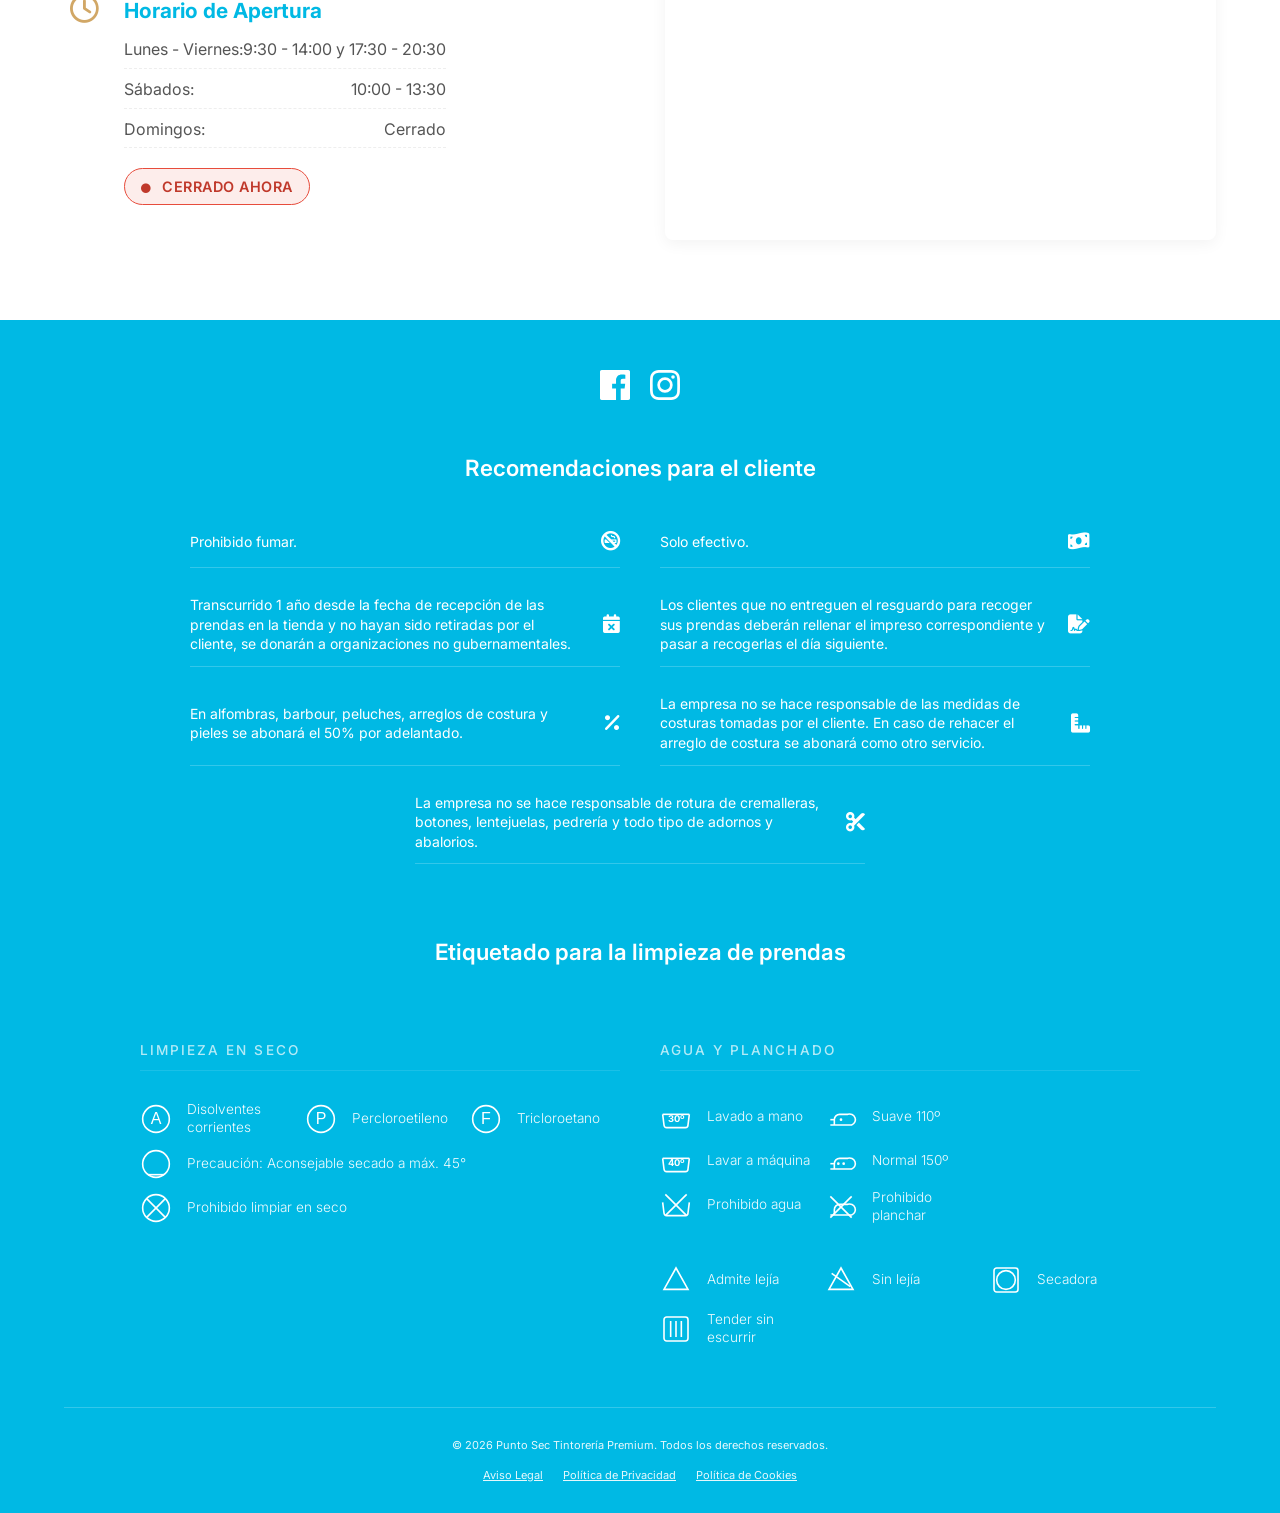
==== commit 2fe295c0: "Revert "Actualizar horario de apertura" This reverts commit d463f7b7341deddabe769eb7c8be0464e59146e9" ====
--- a/index.html
+++ b/index.html
@@ -349,8 +349,8 @@
                         <div class="info-text">
                             <h3 data-i18n="location_hours_title">Horario de Apertura</h3>
                             <ul class="hours-list">
-                                <li><span data-i18n="hours_monday">Lunes:</span> <span>9:30 - 14:00 y 17:30 - 20:30</span></li>
-                                <li><span data-i18n="hours_tuesday_friday">Martes - Viernes:</span> <span>9:30 - 14:00</span></li>
+                                <li><span data-i18n="hours_weekdays">Lunes - Viernes:</span> <span>9:30 - 14:00 y 17:30
+                                        - 20:30</span></li>
                                 <li><span data-i18n="hours_saturday">Sábados:</span> <span>10:00 - 13:30</span></li>
                                 <li><span data-i18n="hours_sunday">Domingos:</span> <span
                                         data-i18n="hours_closed">Cerrado</span></li>
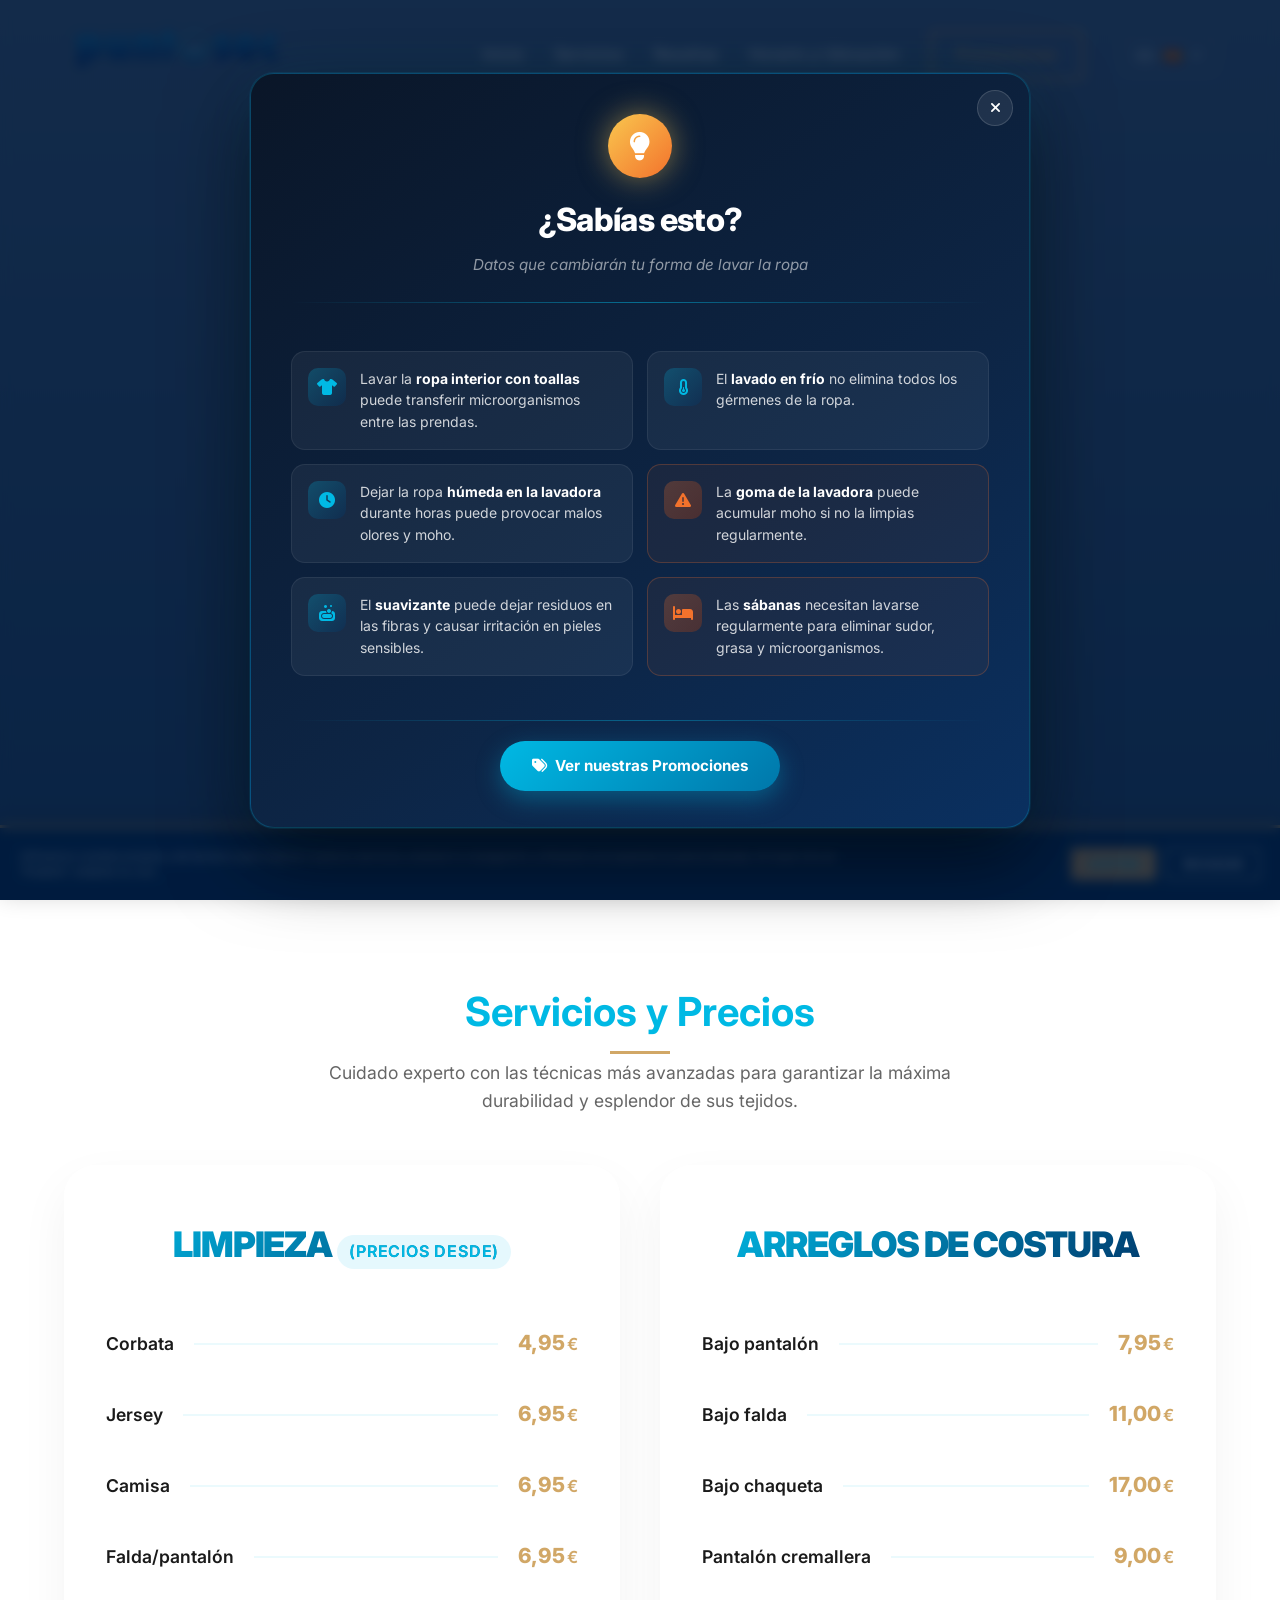
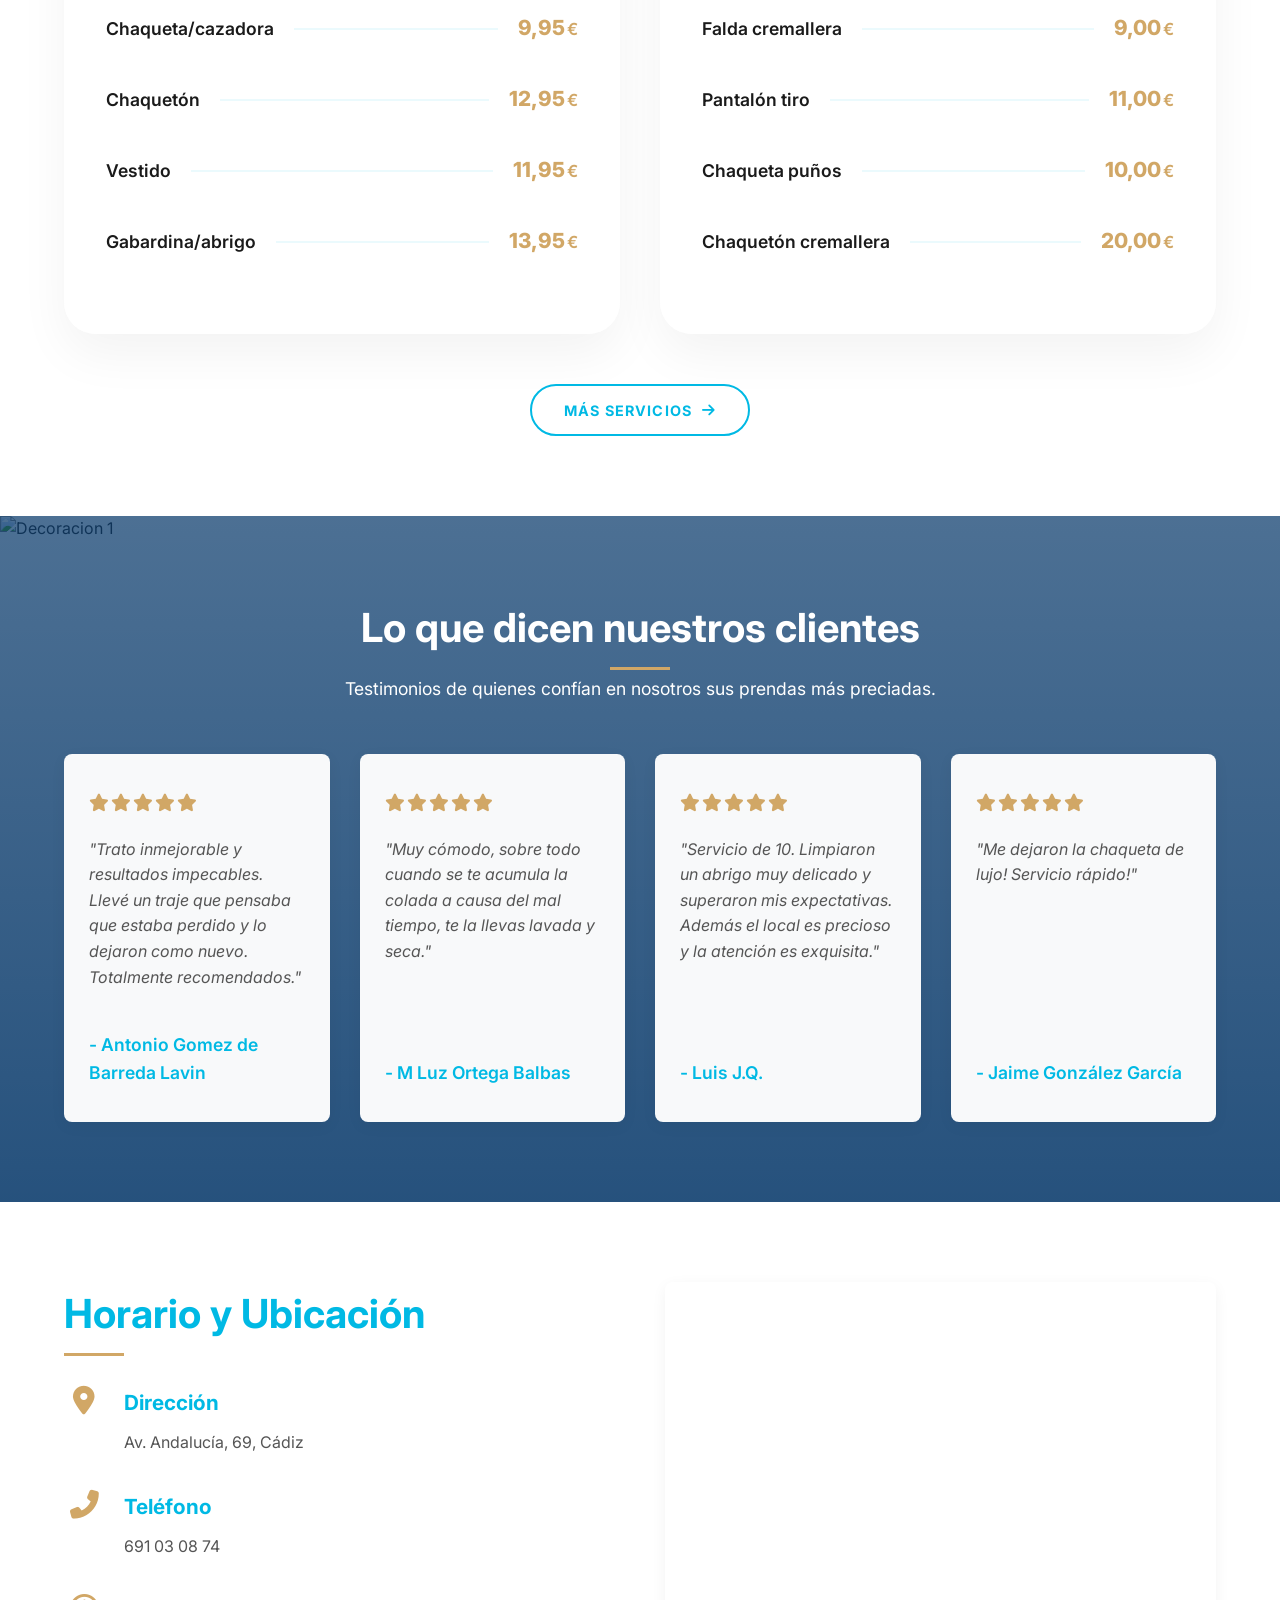
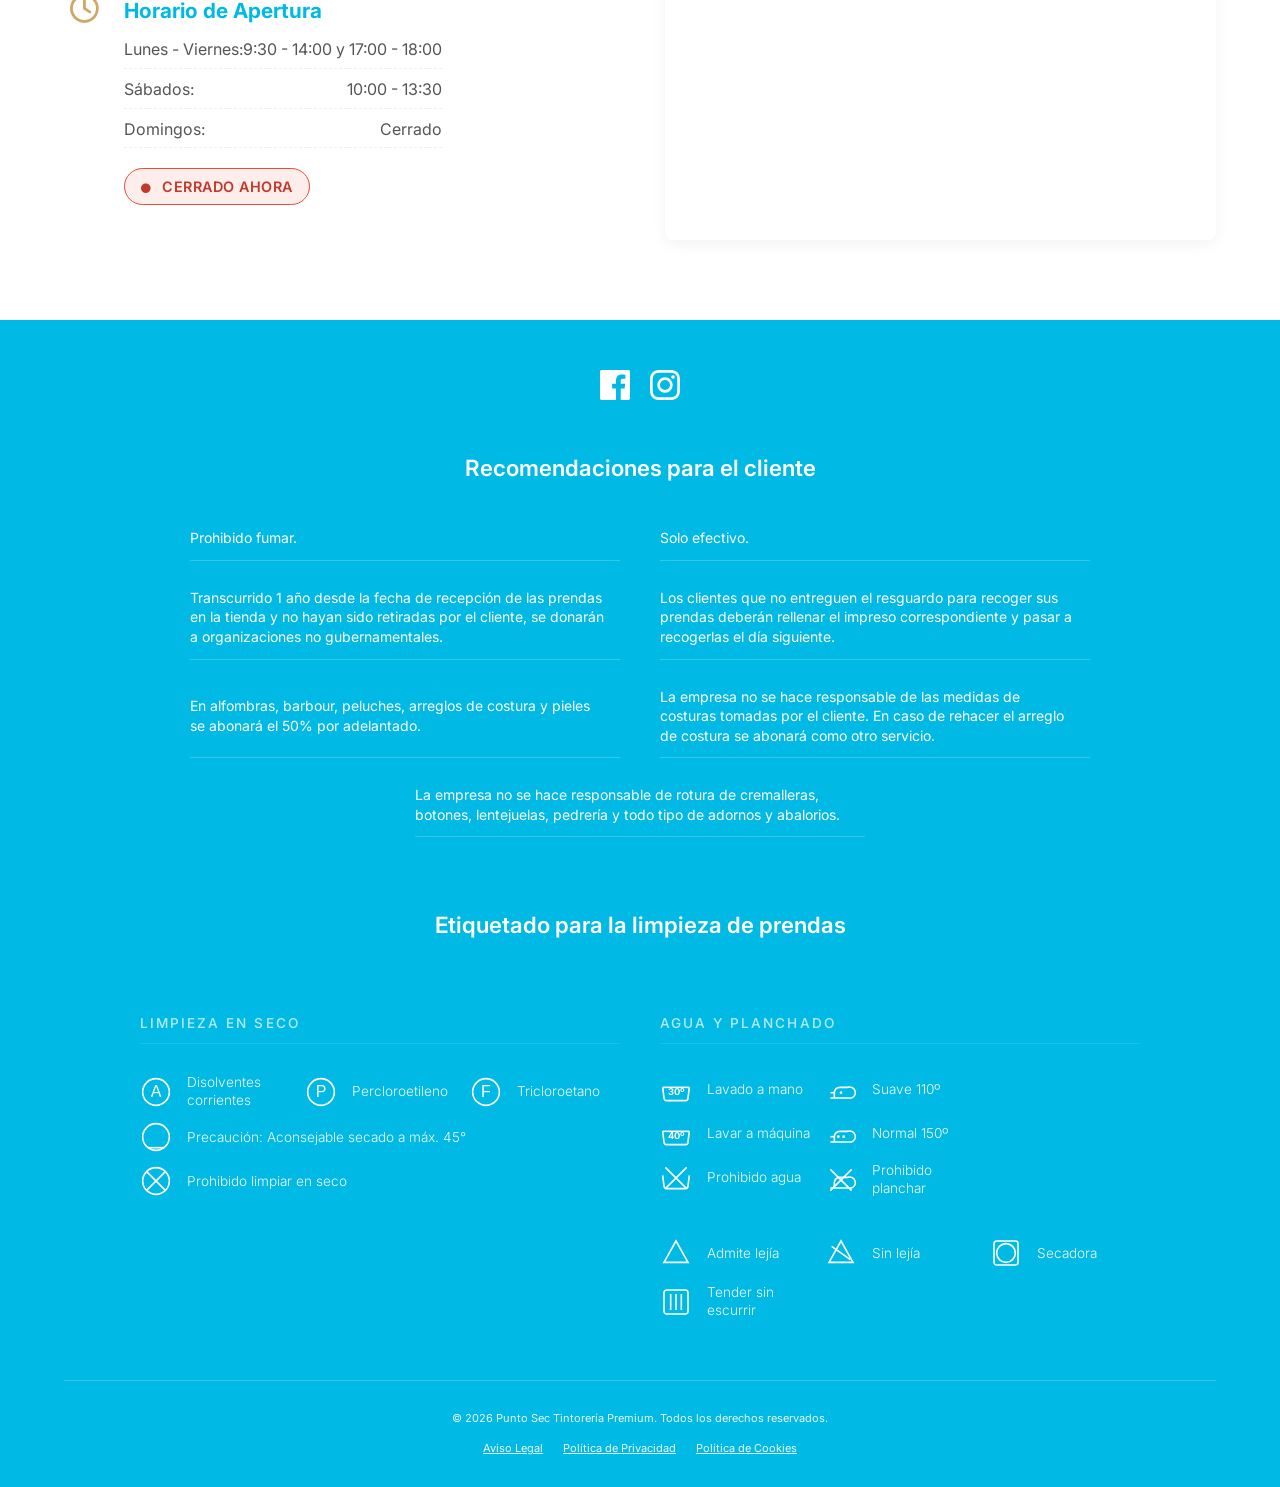
==== commit 923fd8e9: "feat: quitar iconos recomendaciones, horario tarde 17:00-18:00, modal sabias esto" ====
--- a/index.html
+++ b/index.html
@@ -349,8 +349,7 @@
                         <div class="info-text">
                             <h3 data-i18n="location_hours_title">Horario de Apertura</h3>
                             <ul class="hours-list">
-                                <li><span data-i18n="hours_weekdays">Lunes - Viernes:</span> <span>9:30 - 14:00 y 17:30
-                                        - 20:30</span></li>
+                                <li><span data-i18n="hours_weekdays">Lunes - Viernes:</span> <span>9:30 - 14:00 y 17:00 - 18:00</span></li>
                                 <li><span data-i18n="hours_saturday">Sábados:</span> <span>10:00 - 13:30</span></li>
                                 <li><span data-i18n="hours_sunday">Domingos:</span> <span
                                         data-i18n="hours_closed">Cerrado</span></li>
@@ -402,42 +401,35 @@
                 <div class="recom-list">
                     <div class="recom-item">
                         <div class="recom-text" data-i18n="recom_smoking">Prohibido fumar.</div>
-                        <div class="recom-icon"><i class="fas fa-smoking-ban"></i></div>
                     </div>
                     <div class="recom-item">
                         <div class="recom-text" data-i18n="recom_cash">Solo efectivo.</div>
-                        <div class="recom-icon"><i class="fas fa-money-bill-wave"></i></div>
                     </div>
                     <div class="recom-item">
                         <div class="recom-text" data-i18n="recom_donation">Transcurrido 1 año desde la fecha de
                             recepción de las prendas en la
                             tienda y no hayan sido retiradas por el cliente, se donarán a organizaciones no
                             gubernamentales.</div>
-                        <div class="recom-icon"><i class="fas fa-calendar-times"></i></div>
                     </div>
                     <div class="recom-item">
                         <div class="recom-text" data-i18n="recom_receipt">Los clientes que no entreguen el resguardo
                             para recoger sus prendas
                             deberán rellenar el impreso correspondiente y pasar a recogerlas el día siguiente.</div>
-                        <div class="recom-icon"><i class="fas fa-file-signature"></i></div>
                     </div>
                     <div class="recom-item">
                         <div class="recom-text" data-i18n="recom_advance">En alfombras, barbour, peluches, arreglos de
                             costura y pieles se abonará
                             el 50% por adelantado.</div>
-                        <div class="recom-icon"><i class="fas fa-percentage"></i></div>
                     </div>
                     <div class="recom-item">
                         <div class="recom-text" data-i18n="recom_measures">La empresa no se hace responsable de las
                             medidas de costuras tomadas por
                             el cliente. En caso de rehacer el arreglo de costura se abonará como otro servicio.</div>
-                        <div class="recom-icon"><i class="fas fa-ruler-combined"></i></div>
                     </div>
                     <div class="recom-item" style="grid-column: 1 / -1; max-width: 50%; margin: 0 auto;">
                         <div class="recom-text" data-i18n="recom_items">La empresa no se hace responsable de rotura de
                             cremalleras, botones,
                             lentejuelas, pedrería y todo tipo de adornos y abalorios.</div>
-                        <div class="recom-icon"><i class="fas fa-cut"></i></div>
                     </div>
                 </div>
             </div>
@@ -655,6 +647,51 @@
         </div>
     </div>
 
+    <!-- ¿Sabías esto? Modal -->
+    <div class="sabias-modal-overlay" id="sabias-modal" role="dialog" aria-modal="true" aria-labelledby="sabias-title">
+        <div class="sabias-modal-card">
+            <button class="sabias-close-btn" id="sabias-close-btn" aria-label="Cerrar">
+                <i class="fas fa-times"></i>
+            </button>
+            <div class="sabias-header">
+                <div class="sabias-bulb-icon"><i class="fas fa-lightbulb"></i></div>
+                <h2 class="sabias-title" id="sabias-title">¿Sabías esto?</h2>
+                <p class="sabias-subtitle">Datos que cambiarán tu forma de lavar la ropa</p>
+            </div>
+            <div class="sabias-facts-grid">
+                <div class="sabias-fact">
+                    <div class="sabias-fact-icon"><i class="fas fa-tshirt"></i></div>
+                    <p>Lavar la <strong>ropa interior con toallas</strong> puede transferir microorganismos entre las prendas.</p>
+                </div>
+                <div class="sabias-fact">
+                    <div class="sabias-fact-icon"><i class="fas fa-thermometer-quarter"></i></div>
+                    <p>El <strong>lavado en frío</strong> no elimina todos los gérmenes de la ropa.</p>
+                </div>
+                <div class="sabias-fact">
+                    <div class="sabias-fact-icon"><i class="fas fa-clock"></i></div>
+                    <p>Dejar la ropa <strong>húmeda en la lavadora</strong> durante horas puede provocar malos olores y moho.</p>
+                </div>
+                <div class="sabias-fact sabias-fact--alert">
+                    <div class="sabias-fact-icon"><i class="fas fa-exclamation-triangle"></i></div>
+                    <p>La <strong>goma de la lavadora</strong> puede acumular moho si no la limpias regularmente.</p>
+                </div>
+                <div class="sabias-fact">
+                    <div class="sabias-fact-icon"><i class="fas fa-soap"></i></div>
+                    <p>El <strong>suavizante</strong> puede dejar residuos en las fibras y causar irritación en pieles sensibles.</p>
+                </div>
+                <div class="sabias-fact sabias-fact--alert">
+                    <div class="sabias-fact-icon"><i class="fas fa-bed"></i></div>
+                    <p>Las <strong>sábanas</strong> necesitan lavarse regularmente para eliminar sudor, grasa y microorganismos.</p>
+                </div>
+            </div>
+            <div class="sabias-footer">
+                <a href="promociones.html" class="sabias-cta-btn">
+                    <i class="fas fa-tags"></i> Ver nuestras Promociones
+                </a>
+            </div>
+        </div>
+    </div>
+
     <!-- Promotional Modal -->
     <div class="promo-modal-overlay" id="promo-modal">
         <div class="promo-modal-card">
--- a/styles.css
+++ b/styles.css
@@ -1946,4 +1946,247 @@
         gap: 30px;
         padding: 0 10px;
     }
+}
+
+/* ============================================================
+   ¿Sabías esto? Modal
+   ============================================================ */
+.sabias-modal-overlay {
+    display: none;
+    position: fixed;
+    inset: 0;
+    background: rgba(0, 20, 50, 0.75);
+    backdrop-filter: blur(6px);
+    -webkit-backdrop-filter: blur(6px);
+    z-index: 9999;
+    align-items: center;
+    justify-content: center;
+    padding: 20px;
+    opacity: 0;
+    transition: opacity 0.4s ease;
+}
+
+.sabias-modal-overlay.show {
+    display: flex;
+    opacity: 1;
+}
+
+.sabias-modal-card {
+    position: relative;
+    background: linear-gradient(145deg, #0a1628 0%, #0d2545 60%, #0a3060 100%);
+    border: 1px solid rgba(0, 185, 228, 0.25);
+    border-radius: 24px;
+    max-width: 780px;
+    width: 100%;
+    max-height: 90vh;
+    overflow-y: auto;
+    box-shadow:
+        0 0 0 1px rgba(0, 185, 228, 0.1),
+        0 30px 80px rgba(0, 0, 0, 0.6),
+        0 0 60px rgba(0, 185, 228, 0.08);
+    animation: sabias-in 0.5s cubic-bezier(0.34, 1.56, 0.64, 1) both;
+    scrollbar-width: thin;
+    scrollbar-color: rgba(0,185,228,0.3) transparent;
+}
+
+@keyframes sabias-in {
+    from { opacity: 0; transform: scale(0.85) translateY(30px); }
+    to   { opacity: 1; transform: scale(1) translateY(0); }
+}
+
+.sabias-close-btn {
+    position: absolute;
+    top: 16px;
+    right: 16px;
+    background: rgba(255,255,255,0.08);
+    border: 1px solid rgba(255,255,255,0.15);
+    color: #fff;
+    width: 36px;
+    height: 36px;
+    border-radius: 50%;
+    cursor: pointer;
+    display: flex;
+    align-items: center;
+    justify-content: center;
+    font-size: 0.95rem;
+    transition: background 0.25s ease, transform 0.25s ease;
+    z-index: 2;
+}
+
+.sabias-close-btn:hover {
+    background: rgba(0, 185, 228, 0.3);
+    transform: rotate(90deg);
+}
+
+/* Header */
+.sabias-header {
+    text-align: center;
+    padding: 40px 40px 24px;
+    position: relative;
+}
+
+.sabias-header::after {
+    content: '';
+    display: block;
+    width: 100%;
+    height: 1px;
+    background: linear-gradient(90deg, transparent, rgba(0,185,228,0.5), transparent);
+    margin-top: 24px;
+}
+
+.sabias-bulb-icon {
+    width: 64px;
+    height: 64px;
+    background: linear-gradient(135deg, #f9c74f, #f3722c);
+    border-radius: 50%;
+    display: flex;
+    align-items: center;
+    justify-content: center;
+    margin: 0 auto 16px;
+    font-size: 1.8rem;
+    color: #fff;
+    box-shadow: 0 0 30px rgba(249, 199, 79, 0.5);
+    animation: bulb-pulse 2.5s ease-in-out infinite;
+}
+
+@keyframes bulb-pulse {
+    0%, 100% { box-shadow: 0 0 30px rgba(249, 199, 79, 0.5); }
+    50%       { box-shadow: 0 0 50px rgba(249, 199, 79, 0.8); }
+}
+
+.sabias-title {
+    font-family: 'Inter', sans-serif;
+    font-size: 2rem;
+    font-weight: 800;
+    color: #fff;
+    letter-spacing: -0.02em;
+    margin-bottom: 8px;
+}
+
+.sabias-subtitle {
+    font-size: 0.95rem;
+    color: rgba(255,255,255,0.55);
+    font-style: italic;
+}
+
+/* Facts grid */
+.sabias-facts-grid {
+    display: grid;
+    grid-template-columns: 1fr 1fr;
+    gap: 14px;
+    padding: 24px 40px;
+}
+
+.sabias-fact {
+    display: flex;
+    align-items: flex-start;
+    gap: 14px;
+    background: rgba(255,255,255,0.05);
+    border: 1px solid rgba(255,255,255,0.07);
+    border-radius: 14px;
+    padding: 16px;
+    transition: background 0.25s ease, border-color 0.25s ease, transform 0.25s ease;
+}
+
+.sabias-fact:hover {
+    background: rgba(0, 185, 228, 0.1);
+    border-color: rgba(0, 185, 228, 0.3);
+    transform: translateY(-3px);
+}
+
+.sabias-fact--alert {
+    border-color: rgba(243, 114, 44, 0.25);
+    background: rgba(243, 114, 44, 0.06);
+}
+
+.sabias-fact--alert:hover {
+    background: rgba(243, 114, 44, 0.15);
+    border-color: rgba(243, 114, 44, 0.5);
+}
+
+.sabias-fact-icon {
+    flex-shrink: 0;
+    width: 38px;
+    height: 38px;
+    border-radius: 10px;
+    background: linear-gradient(135deg, rgba(0, 185, 228, 0.25), rgba(0, 51, 102, 0.3));
+    display: flex;
+    align-items: center;
+    justify-content: center;
+    font-size: 1rem;
+    color: #00B9E4;
+}
+
+.sabias-fact--alert .sabias-fact-icon {
+    background: linear-gradient(135deg, rgba(243, 114, 44, 0.25), rgba(180, 60, 10, 0.3));
+    color: #f3722c;
+}
+
+.sabias-fact p {
+    font-size: 0.875rem;
+    color: rgba(255,255,255,0.8);
+    line-height: 1.55;
+    margin: 0;
+}
+
+.sabias-fact p strong {
+    color: #fff;
+    font-weight: 700;
+}
+
+/* Footer CTA */
+.sabias-footer {
+    padding: 20px 40px 36px;
+    text-align: center;
+    position: relative;
+}
+
+.sabias-footer::before {
+    content: '';
+    display: block;
+    width: 100%;
+    height: 1px;
+    background: linear-gradient(90deg, transparent, rgba(0,185,228,0.4), transparent);
+    margin-bottom: 20px;
+}
+
+.sabias-cta-btn {
+    display: inline-flex;
+    align-items: center;
+    gap: 8px;
+    background: linear-gradient(135deg, #00B9E4, #0077aa);
+    color: #fff;
+    padding: 13px 32px;
+    border-radius: 50px;
+    font-size: 0.95rem;
+    font-weight: 700;
+    text-decoration: none;
+    border: none;
+    cursor: pointer;
+    transition: transform 0.3s ease, box-shadow 0.3s ease;
+    box-shadow: 0 8px 25px rgba(0, 185, 228, 0.35);
+    font-family: 'Inter', sans-serif;
+}
+
+.sabias-cta-btn:hover {
+    transform: translateY(-3px) scale(1.04);
+    box-shadow: 0 14px 35px rgba(0, 185, 228, 0.5);
+    color: #fff;
+}
+
+/* Responsive */
+@media (max-width: 600px) {
+    .sabias-facts-grid {
+        grid-template-columns: 1fr;
+        padding: 20px 20px;
+    }
+    .sabias-header {
+        padding: 32px 20px 18px;
+    }
+    .sabias-title {
+        font-size: 1.5rem;
+    }
+    .sabias-footer {
+        padding: 16px 20px 28px;
+    }
 }
